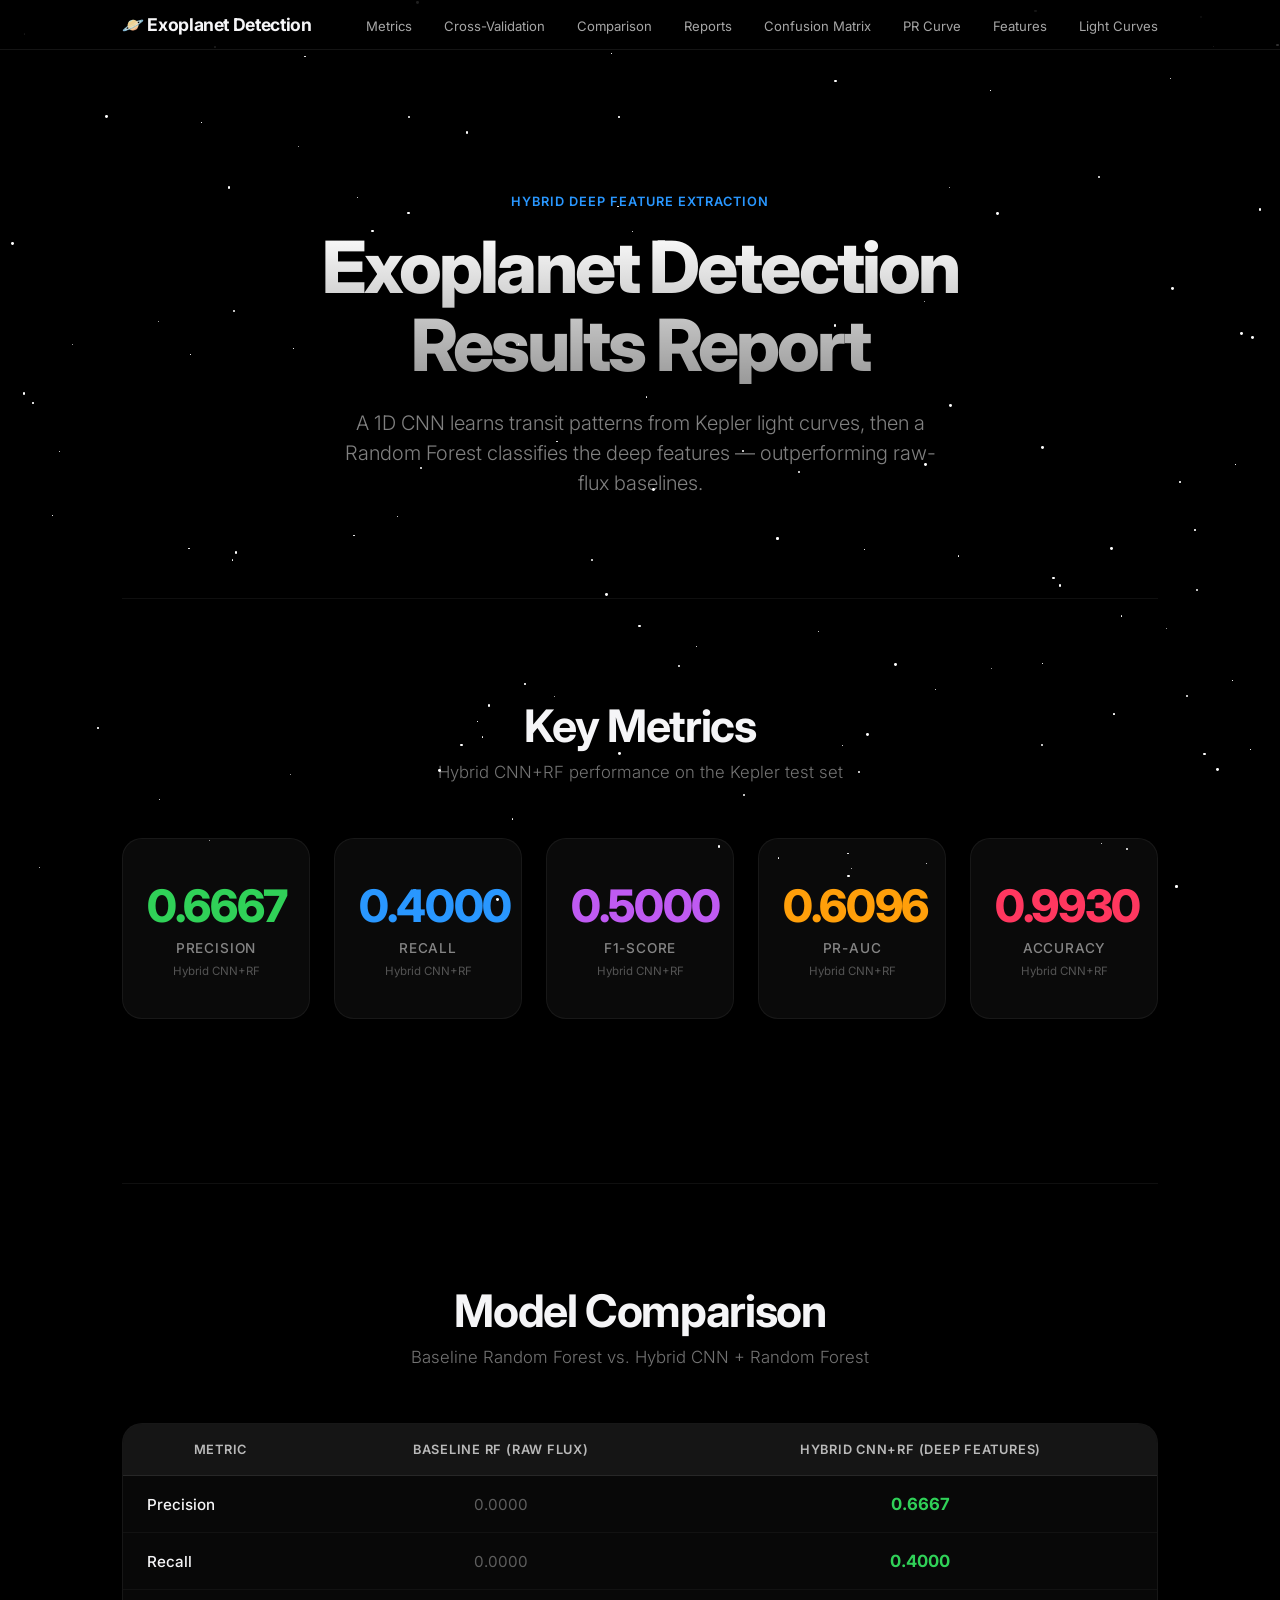
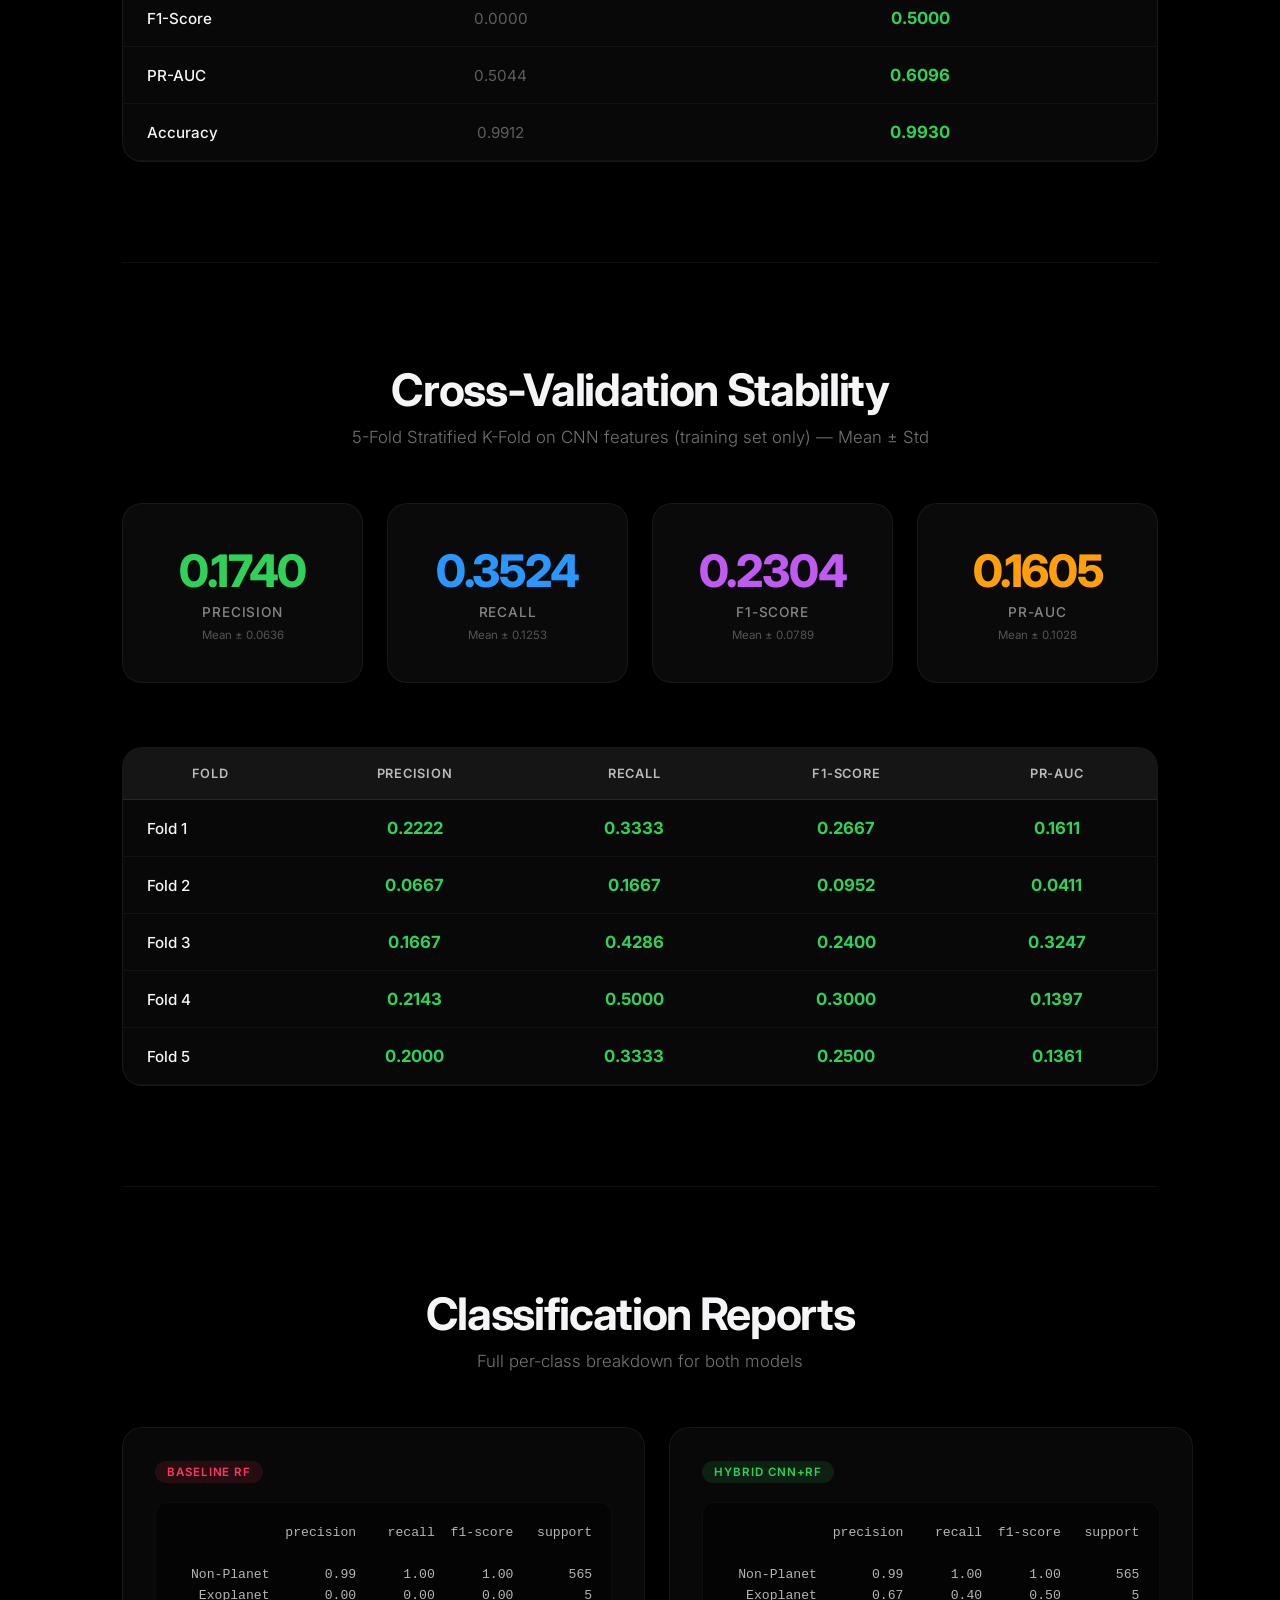
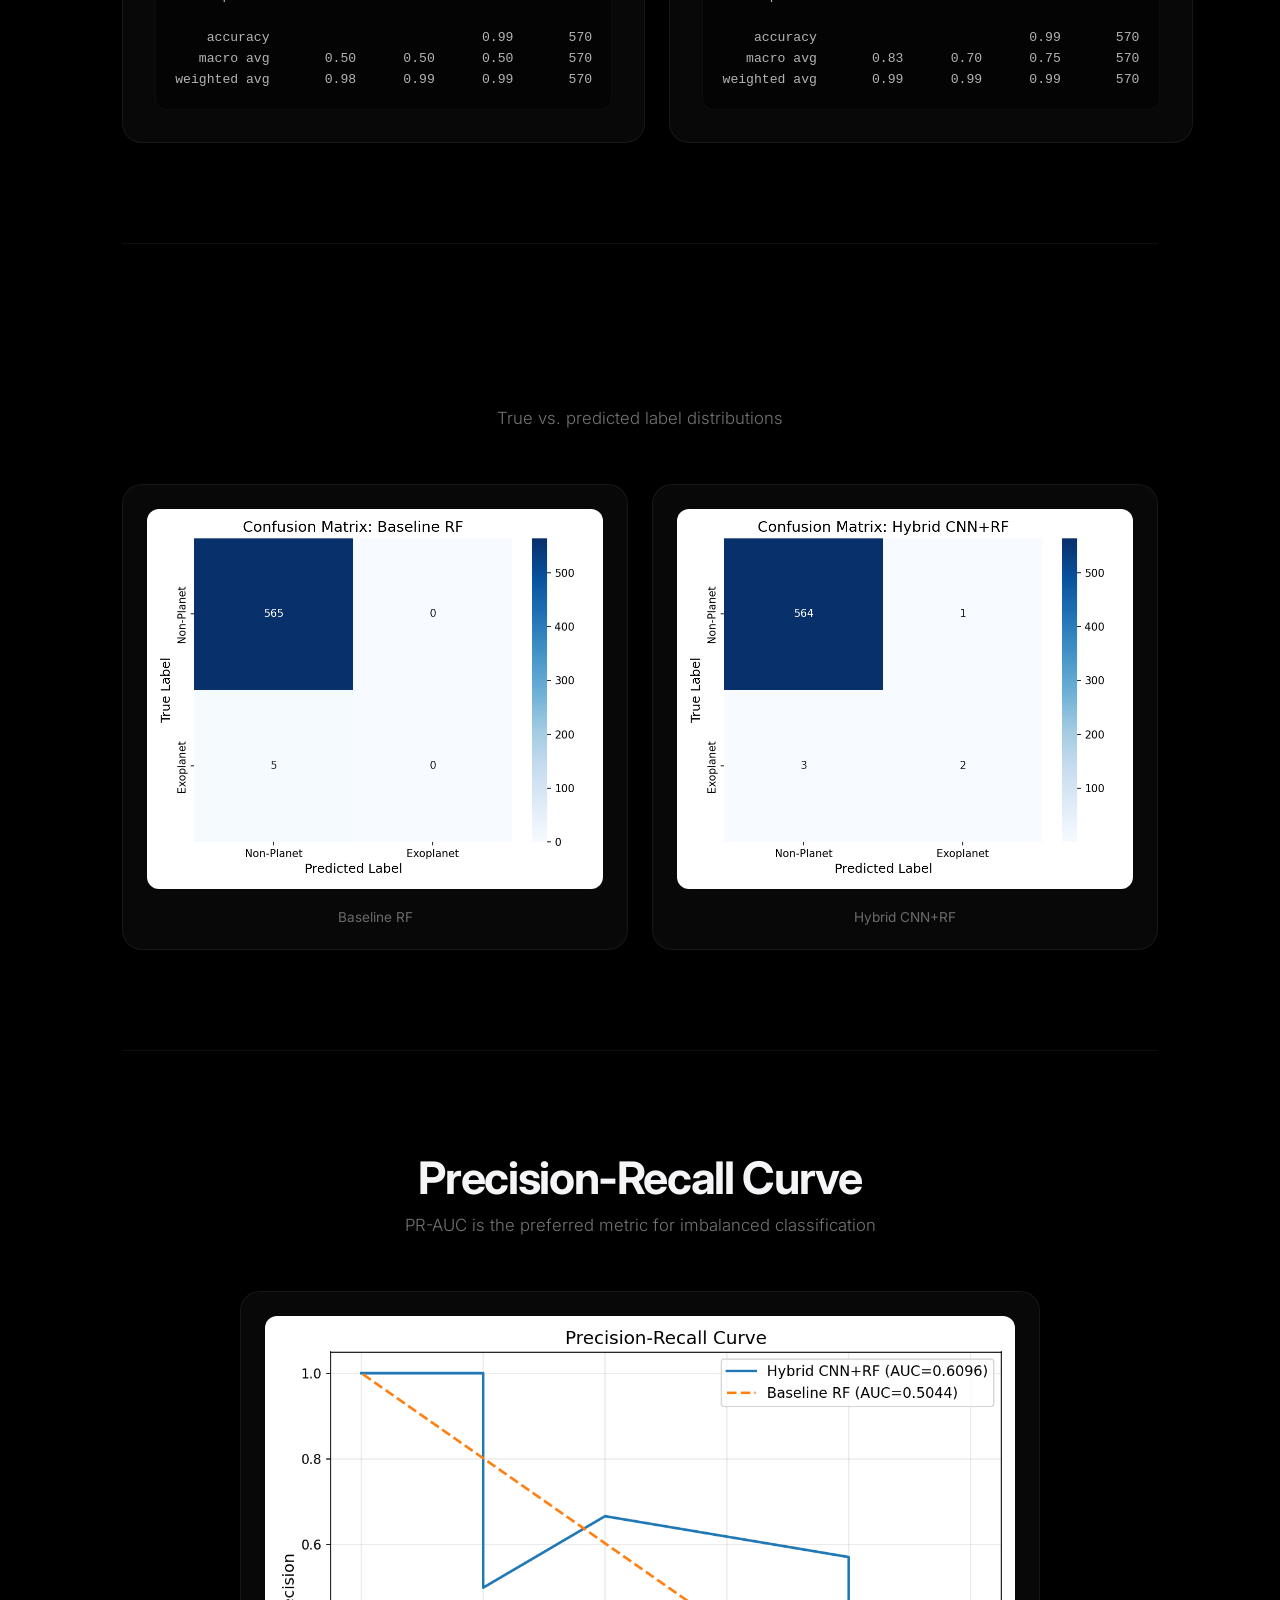
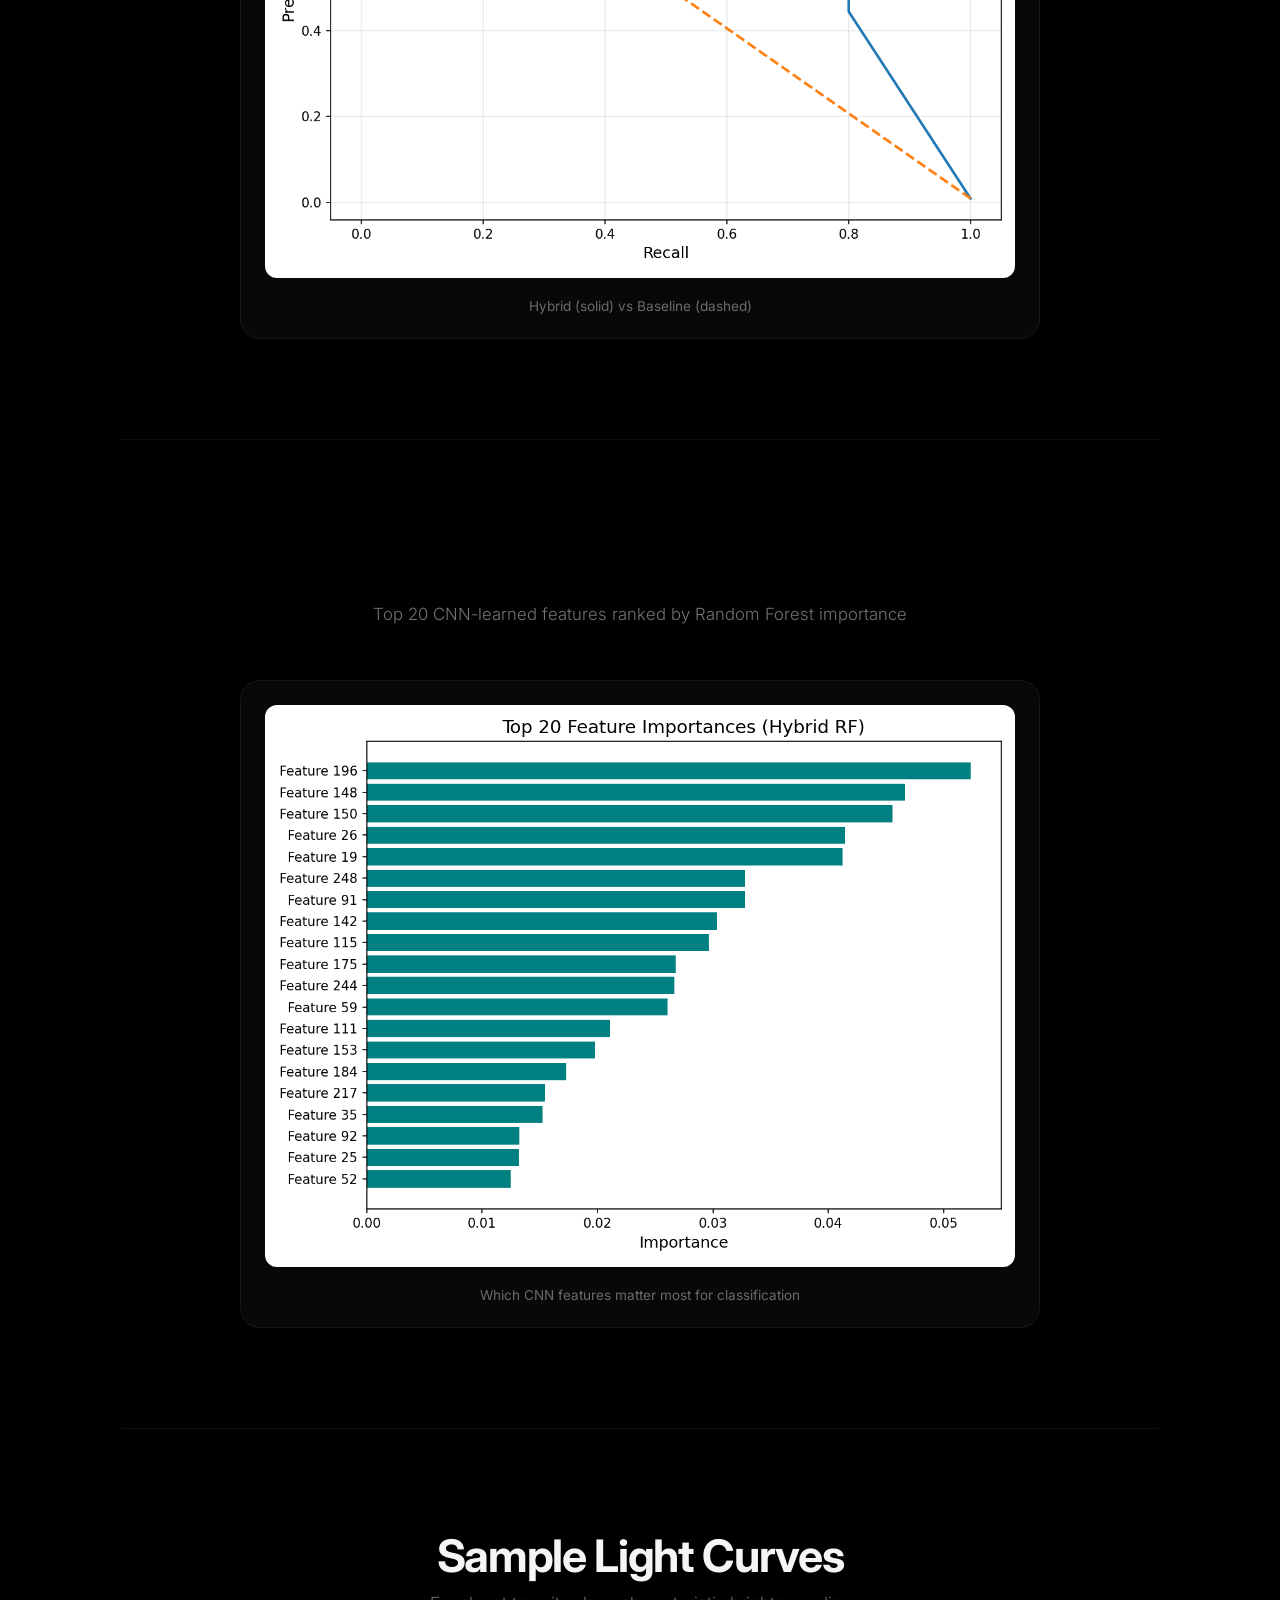
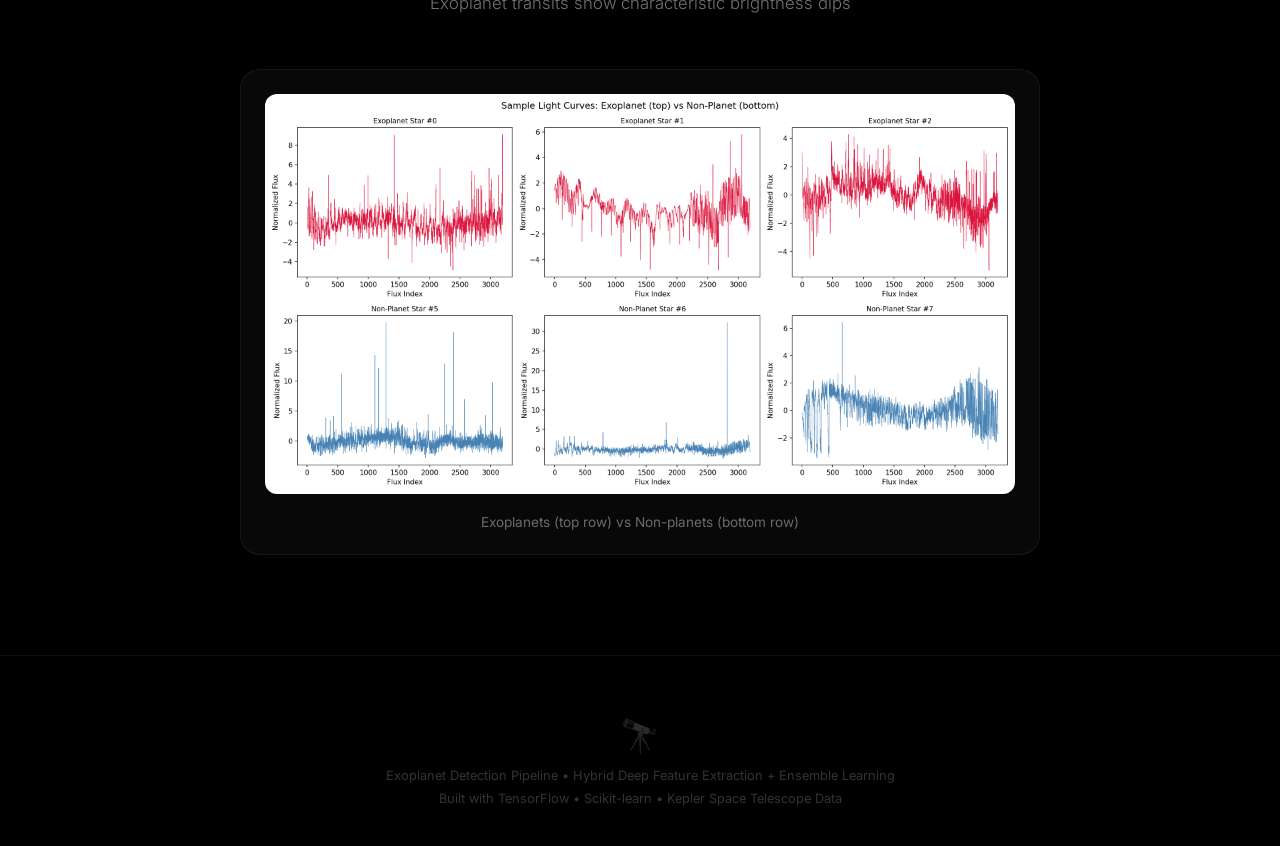
==== outputs/report.html @ 22f04dd6 "Initial commit" ====
<!DOCTYPE html>
<html lang="en">
<head>
    <meta charset="UTF-8">
    <meta name="viewport" content="width=device-width, initial-scale=1.0">
    <title>Exoplanet Detection — Results Report</title>
    <link rel="preconnect" href="https://fonts.googleapis.com">
    <link rel="preconnect" href="https://fonts.gstatic.com" crossorigin>
    <link href="https://fonts.googleapis.com/css2?family=Inter:wght@300;400;500;600;700;800;900&display=swap" rel="stylesheet">
    <style>
        /* ═══════════════════════════════════════════
           RESET & BASE
           ═══════════════════════════════════════════ */
        *, *::before, *::after { margin: 0; padding: 0; box-sizing: border-box; }

        html {
            scroll-behavior: smooth;
            overflow-x: hidden;
        }

        body {
            font-family: 'Inter', -apple-system, BlinkMacSystemFont, 'Segoe UI', sans-serif;
            background: #000000;
            color: #f5f5f7;
            min-height: 100vh;
            overflow-x: hidden;
            -webkit-font-smoothing: antialiased;
            -moz-osx-font-smoothing: grayscale;
        }

        /* ═══════════════════════════════════════════
           ANIMATED STAR FIELD BACKGROUND
           ═══════════════════════════════════════════ */
        .starfield {
            position: fixed;
            top: 0;
            left: 0;
            width: 100%;
            height: 100%;
            z-index: 0;
            pointer-events: none;
        }

        .star {
            position: absolute;
            border-radius: 50%;
            background: white;
            animation: twinkle var(--duration) ease-in-out infinite alternate;
        }

        @keyframes twinkle {
            0% { opacity: 0.1; transform: scale(0.8); }
            100% { opacity: var(--max-opacity); transform: scale(1.2); }
        }

        /* ═══════════════════════════════════════════
           STICKY GLASSMORPHISM NAV
           ═══════════════════════════════════════════ */
        .nav {
            position: sticky;
            top: 0;
            z-index: 100;
            background: rgba(0, 0, 0, 0.72);
            backdrop-filter: saturate(180%) blur(20px);
            -webkit-backdrop-filter: saturate(180%) blur(20px);
            border-bottom: 1px solid rgba(255, 255, 255, 0.08);
            padding: 14px 0;
            transition: background 0.3s ease;
        }

        .nav-inner {
            max-width: 1100px;
            margin: 0 auto;
            padding: 0 2rem;
            display: flex;
            align-items: center;
            justify-content: space-between;
        }

        .nav-logo {
            font-weight: 700;
            font-size: 1.1rem;
            letter-spacing: -0.02em;
            color: #f5f5f7;
        }

        .nav-links {
            display: flex;
            gap: 2rem;
            list-style: none;
        }

        .nav-links a {
            color: rgba(255, 255, 255, 0.65);
            text-decoration: none;
            font-size: 0.82rem;
            font-weight: 400;
            transition: color 0.3s cubic-bezier(0.4, 0, 0.2, 1);
            position: relative;
        }

        .nav-links a::after {
            content: '';
            position: absolute;
            bottom: -4px;
            left: 50%;
            width: 0;
            height: 1.5px;
            background: #2997ff;
            transition: width 0.3s cubic-bezier(0.4, 0, 0.2, 1), left 0.3s cubic-bezier(0.4, 0, 0.2, 1);
        }

        .nav-links a:hover {
            color: #ffffff;
        }

        .nav-links a:hover::after {
            width: 100%;
            left: 0;
        }

        /* ═══════════════════════════════════════════
           HERO SECTION
           ═══════════════════════════════════════════ */
        .hero {
            position: relative;
            z-index: 1;
            text-align: center;
            padding: 140px 2rem 100px;
            max-width: 900px;
            margin: 0 auto;
        }

        .hero-eyebrow {
            display: inline-block;
            font-size: 0.8rem;
            font-weight: 600;
            letter-spacing: 0.08em;
            text-transform: uppercase;
            color: #2997ff;
            margin-bottom: 1.2rem;
            opacity: 0;
            transform: translateY(15px);
        }

        .hero h1 {
            font-size: clamp(2.8rem, 6vw, 4.5rem);
            font-weight: 800;
            letter-spacing: -0.04em;
            line-height: 1.08;
            margin-bottom: 1.5rem;
            background: linear-gradient(180deg, #ffffff 0%, rgba(255,255,255,0.6) 100%);
            -webkit-background-clip: text;
            -webkit-text-fill-color: transparent;
            background-clip: text;
            opacity: 0;
            transform: translateY(20px);
        }

        .hero p {
            font-size: 1.25rem;
            color: rgba(255, 255, 255, 0.5);
            font-weight: 300;
            line-height: 1.5;
            max-width: 600px;
            margin: 0 auto;
            opacity: 0;
            transform: translateY(20px);
        }

        /* ═══════════════════════════════════════════
           SCROLL-TRIGGERED REVEAL ANIMATIONS
           ═══════════════════════════════════════════ */
        .reveal {
            opacity: 0;
            transform: translateY(30px);
            transition: opacity 0.8s cubic-bezier(0.4, 0, 0.2, 1),
                        transform 0.8s cubic-bezier(0.4, 0, 0.2, 1);
        }

        .reveal.visible {
            opacity: 1;
            transform: translateY(0);
        }

        .reveal-left {
            opacity: 0;
            transform: translateX(-40px);
            transition: opacity 0.8s cubic-bezier(0.4, 0, 0.2, 1),
                        transform 0.8s cubic-bezier(0.4, 0, 0.2, 1);
        }

        .reveal-left.visible {
            opacity: 1;
            transform: translateX(0);
        }

        .reveal-right {
            opacity: 0;
            transform: translateX(40px);
            transition: opacity 0.8s cubic-bezier(0.4, 0, 0.2, 1),
                        transform 0.8s cubic-bezier(0.4, 0, 0.2, 1);
        }

        .reveal-right.visible {
            opacity: 1;
            transform: translateX(0);
        }

        .reveal-scale {
            opacity: 0;
            transform: scale(0.92);
            transition: opacity 0.8s cubic-bezier(0.4, 0, 0.2, 1),
                        transform 0.8s cubic-bezier(0.4, 0, 0.2, 1);
        }

        .reveal-scale.visible {
            opacity: 1;
            transform: scale(1);
        }

        /* Staggered delays */
        .delay-1 { transition-delay: 0.1s; }
        .delay-2 { transition-delay: 0.2s; }
        .delay-3 { transition-delay: 0.3s; }
        .delay-4 { transition-delay: 0.4s; }
        .delay-5 { transition-delay: 0.5s; }

        /* ═══════════════════════════════════════════
           CONTAINER & SECTIONS
           ═══════════════════════════════════════════ */
        .container {
            position: relative;
            z-index: 1;
            max-width: 1100px;
            margin: 0 auto;
            padding: 0 2rem;
        }

        .section {
            padding: 100px 0;
            border-top: 1px solid rgba(255, 255, 255, 0.06);
        }

        .section-title {
            font-size: clamp(1.8rem, 4vw, 2.8rem);
            font-weight: 700;
            letter-spacing: -0.03em;
            margin-bottom: 0.6rem;
            text-align: center;
        }

        .section-subtitle {
            font-size: 1.05rem;
            color: rgba(255,255,255,0.45);
            text-align: center;
            font-weight: 300;
            margin-bottom: 3.5rem;
        }

        /* ═══════════════════════════════════════════
           METRIC STAT CARDS (Hero Numbers)
           ═══════════════════════════════════════════ */
        .stats-grid {
            display: grid;
            grid-template-columns: repeat(auto-fit, minmax(180px, 1fr));
            gap: 1.5rem;
            margin-bottom: 4rem;
        }

        .stat-card {
            text-align: center;
            padding: 2.5rem 1.5rem;
            border-radius: 20px;
            background: rgba(255,255,255,0.04);
            border: 1px solid rgba(255,255,255,0.06);
            transition: transform 0.5s cubic-bezier(0.4, 0, 0.2, 1),
                        box-shadow 0.5s cubic-bezier(0.4, 0, 0.2, 1),
                        border-color 0.5s cubic-bezier(0.4, 0, 0.2, 1),
                        background 0.5s cubic-bezier(0.4, 0, 0.2, 1);
            cursor: default;
        }

        .stat-card:hover {
            transform: translateY(-6px) scale(1.02);
            background: rgba(255,255,255,0.07);
            border-color: rgba(41, 151, 255, 0.3);
            box-shadow: 0 20px 60px rgba(41, 151, 255, 0.12),
                        0 0 40px rgba(41, 151, 255, 0.06);
        }

        .stat-value {
            font-size: 2.8rem;
            font-weight: 800;
            letter-spacing: -0.03em;
            margin-bottom: 0.4rem;
            color: #2997ff;
        }

        .stat-value.green { color: #30d158; }
        .stat-value.purple { color: #bf5af2; }
        .stat-value.orange { color: #ff9f0a; }
        .stat-value.pink { color: #ff375f; }

        .stat-label {
            font-size: 0.85rem;
            color: rgba(255,255,255,0.5);
            font-weight: 500;
            text-transform: uppercase;
            letter-spacing: 0.06em;
        }

        .stat-model {
            font-size: 0.72rem;
            color: rgba(255,255,255,0.3);
            margin-top: 0.5rem;
        }

        /* ═══════════════════════════════════════════
           COMPARISON TABLE
           ═══════════════════════════════════════════ */
        .table-card {
            background: rgba(255,255,255,0.03);
            border: 1px solid rgba(255,255,255,0.06);
            border-radius: 20px;
            overflow: hidden;
            transition: transform 0.5s cubic-bezier(0.4, 0, 0.2, 1),
                        box-shadow 0.5s cubic-bezier(0.4, 0, 0.2, 1);
        }

        .table-card:hover {
            transform: translateY(-4px);
            box-shadow: 0 20px 60px rgba(0, 0, 0, 0.4);
        }

        table {
            width: 100%;
            border-collapse: collapse;
        }

        th, td {
            padding: 18px 24px;
            text-align: center;
            font-size: 0.95rem;
        }

        th {
            background: rgba(255,255,255,0.05);
            color: rgba(255,255,255,0.7);
            font-weight: 600;
            font-size: 0.8rem;
            text-transform: uppercase;
            letter-spacing: 0.06em;
            border-bottom: 1px solid rgba(255,255,255,0.08);
        }

        td {
            color: rgba(255,255,255,0.7);
            border-bottom: 1px solid rgba(255,255,255,0.04);
            transition: background 0.3s ease;
        }

        tr:hover td {
            background: rgba(255,255,255,0.03);
        }

        td:first-child {
            text-align: left;
            font-weight: 500;
            color: #f5f5f7;
        }

        .highlight {
            color: #30d158;
            font-weight: 700;
            font-size: 1.05rem;
        }

        .dim { color: rgba(255,255,255,0.35); }

        /* ═══════════════════════════════════════════
           CLASSIFICATION REPORTS
           ═══════════════════════════════════════════ */
        .report-grid {
            display: grid;
            grid-template-columns: 1fr 1fr;
            gap: 1.5rem;
        }

        .report-card {
            background: rgba(255,255,255,0.03);
            border: 1px solid rgba(255,255,255,0.06);
            border-radius: 20px;
            padding: 2rem;
            transition: transform 0.5s cubic-bezier(0.4, 0, 0.2, 1),
                        box-shadow 0.5s cubic-bezier(0.4, 0, 0.2, 1),
                        border-color 0.5s cubic-bezier(0.4, 0, 0.2, 1);
        }

        .report-card:hover {
            transform: translateY(-4px);
            box-shadow: 0 16px 48px rgba(0,0,0,0.3);
        }

        .report-card.baseline:hover {
            border-color: rgba(255, 55, 95, 0.3);
        }

        .report-card.hybrid:hover {
            border-color: rgba(48, 209, 88, 0.3);
        }

        .report-label {
            display: inline-block;
            font-size: 0.72rem;
            font-weight: 600;
            letter-spacing: 0.08em;
            text-transform: uppercase;
            padding: 4px 12px;
            border-radius: 100px;
            margin-bottom: 1.2rem;
        }

        .report-label.baseline {
            background: rgba(255, 55, 95, 0.12);
            color: #ff375f;
        }

        .report-label.hybrid {
            background: rgba(48, 209, 88, 0.12);
            color: #30d158;
        }

        pre {
            background: rgba(0,0,0,0.5);
            padding: 1.2rem;
            border-radius: 12px;
            overflow-x: auto;
            font-size: 0.82rem;
            font-family: 'SF Mono', 'Fira Code', 'Cascadia Code', monospace;
            color: rgba(255,255,255,0.7);
            line-height: 1.6;
            border: 1px solid rgba(255,255,255,0.04);
        }

        /* ═══════════════════════════════════════════
           PLOT CARDS
           ═══════════════════════════════════════════ */
        .plots {
            display: grid;
            grid-template-columns: 1fr 1fr;
            gap: 1.5rem;
        }

        .plots.single {
            grid-template-columns: 1fr;
            max-width: 800px;
            margin: 0 auto;
        }

        .plot-card {
            background: rgba(255,255,255,0.03);
            border: 1px solid rgba(255,255,255,0.06);
            border-radius: 20px;
            padding: 1.5rem;
            text-align: center;
            overflow: hidden;
            transition: transform 0.5s cubic-bezier(0.4, 0, 0.2, 1),
                        box-shadow 0.5s cubic-bezier(0.4, 0, 0.2, 1),
                        border-color 0.5s cubic-bezier(0.4, 0, 0.2, 1);
        }

        .plot-card:hover {
            transform: translateY(-6px) scale(1.01);
            border-color: rgba(255,255,255,0.12);
            box-shadow: 0 24px 80px rgba(0, 0, 0, 0.5);
        }

        .plot-card img {
            max-width: 100%;
            border-radius: 12px;
            transition: transform 0.6s cubic-bezier(0.4, 0, 0.2, 1);
        }

        .plot-card:hover img {
            transform: scale(1.03);
        }

        .plot-card p {
            margin-top: 1rem;
            color: rgba(255,255,255,0.4);
            font-size: 0.85rem;
            font-weight: 400;
        }

        /* ═══════════════════════════════════════════
           FOOTER
           ═══════════════════════════════════════════ */
        .footer {
            text-align: center;
            padding: 60px 2rem 40px;
            color: rgba(255,255,255,0.2);
            font-size: 0.8rem;
            border-top: 1px solid rgba(255,255,255,0.06);
        }

        .footer-logo {
            font-size: 2rem;
            margin-bottom: 0.8rem;
        }

        /* ═══════════════════════════════════════════
           RESPONSIVE
           ═══════════════════════════════════════════ */
        @media (max-width: 768px) {
            .hero { padding: 100px 1.5rem 60px; }
            .section { padding: 60px 0; }
            .plots, .report-grid { grid-template-columns: 1fr; }
            .stats-grid { grid-template-columns: repeat(2, 1fr); }
            .nav-links { display: none; }
        }
    </style>
</head>
<body>

    <!-- ═══ STAR FIELD ═══ -->
    <div class="starfield" id="starfield"></div>

    <!-- ═══ NAVIGATION ═══ -->
    <nav class="nav">
        <div class="nav-inner">
            <div class="nav-logo">🪐 Exoplanet Detection</div>
            <ul class="nav-links">
                <li><a href="#metrics">Metrics</a></li>
                <li><a href="#crossval">Cross-Validation</a></li>
                <li><a href="#comparison">Comparison</a></li>
                <li><a href="#reports">Reports</a></li>
                <li><a href="#confusion">Confusion Matrix</a></li>
                <li><a href="#prcurve">PR Curve</a></li>
                <li><a href="#features">Features</a></li>
                <li><a href="#lightcurves">Light Curves</a></li>
            </ul>
        </div>
    </nav>

    <!-- ═══ HERO ═══ -->
    <header class="hero">
        <div class="hero-eyebrow" id="heroEyebrow">Hybrid Deep Feature Extraction</div>
        <h1 id="heroTitle">Exoplanet Detection<br>Results Report</h1>
        <p id="heroSub">A 1D CNN learns transit patterns from Kepler light curves, then a Random Forest classifies the deep features — outperforming raw-flux baselines.</p>
    </header>

    <div class="container">

        <!-- ═══ KEY METRICS ═══ -->
        <section class="section" id="metrics">
            <div class="section-title reveal">Key Metrics</div>
            <div class="section-subtitle reveal delay-1">Hybrid CNN+RF performance on the Kepler test set</div>

            <div class="stats-grid">
                <div class="stat-card reveal delay-1">
                    <div class="stat-value green" data-counter="0.6667">0.6667</div>
                    <div class="stat-label">Precision</div>
                    <div class="stat-model">Hybrid CNN+RF</div>
                </div>
                <div class="stat-card reveal delay-2">
                    <div class="stat-value" data-counter="0.4000">0.4000</div>
                    <div class="stat-label">Recall</div>
                    <div class="stat-model">Hybrid CNN+RF</div>
                </div>
                <div class="stat-card reveal delay-3">
                    <div class="stat-value purple" data-counter="0.5000">0.5000</div>
                    <div class="stat-label">F1-Score</div>
                    <div class="stat-model">Hybrid CNN+RF</div>
                </div>
                <div class="stat-card reveal delay-4">
                    <div class="stat-value orange" data-counter="0.6096">0.6096</div>
                    <div class="stat-label">PR-AUC</div>
                    <div class="stat-model">Hybrid CNN+RF</div>
                </div>
                <div class="stat-card reveal delay-5">
                    <div class="stat-value pink" data-counter="0.9930">0.9930</div>
                    <div class="stat-label">Accuracy</div>
                    <div class="stat-model">Hybrid CNN+RF</div>
                </div>
            </div>
        </section>

        <!-- ═══ COMPARISON TABLE ═══ -->
        <section class="section" id="comparison">
            <div class="section-title reveal">Model Comparison</div>
            <div class="section-subtitle reveal delay-1">Baseline Random Forest vs. Hybrid CNN + Random Forest</div>

            <div class="table-card reveal delay-2">
                <table>
                    <thead>
                        <tr>
                            <th>Metric</th>
                            <th>Baseline RF (Raw Flux)</th>
                            <th>Hybrid CNN+RF (Deep Features)</th>
                        </tr>
                    </thead>
                    <tbody>
                        <tr>
                            <td>Precision</td>
                            <td class="dim">0.0000</td>
                            <td class="highlight">0.6667</td>
                        </tr>
                        <tr>
                            <td>Recall</td>
                            <td class="dim">0.0000</td>
                            <td class="highlight">0.4000</td>
                        </tr>
                        <tr>
                            <td>F1-Score</td>
                            <td class="dim">0.0000</td>
                            <td class="highlight">0.5000</td>
                        </tr>
                        <tr>
                            <td>PR-AUC</td>
                            <td class="dim">0.5044</td>
                            <td class="highlight">0.6096</td>
                        </tr>
                        <tr>
                            <td>Accuracy</td>
                            <td class="dim">0.9912</td>
                            <td class="highlight">0.9930</td>
                        </tr>
                    </tbody>
                </table>
            </div>
        </section>

        <section class="section" id="crossval"><div class="section-title reveal">Cross-Validation Stability</div><div class="section-subtitle reveal delay-1">5-Fold Stratified K-Fold on CNN features (training set only) &mdash; Mean &plusmn; Std</div><div class="stats-grid"><div class="stat-card reveal delay-1"><div class="stat-value green">0.1740</div><div class="stat-label">Precision</div><div class="stat-model">Mean &plusmn; 0.0636</div></div><div class="stat-card reveal delay-2"><div class="stat-value">0.3524</div><div class="stat-label">Recall</div><div class="stat-model">Mean &plusmn; 0.1253</div></div><div class="stat-card reveal delay-3"><div class="stat-value purple">0.2304</div><div class="stat-label">F1-Score</div><div class="stat-model">Mean &plusmn; 0.0789</div></div><div class="stat-card reveal delay-4"><div class="stat-value orange">0.1605</div><div class="stat-label">PR-AUC</div><div class="stat-model">Mean &plusmn; 0.1028</div></div></div><div class="table-card reveal delay-3"><table><thead><tr><th>Fold</th><th>Precision</th><th>Recall</th><th>F1-Score</th><th>PR-AUC</th></tr></thead><tbody><tr><td>Fold 1</td><td class="highlight">0.2222</td><td class="highlight">0.3333</td><td class="highlight">0.2667</td><td class="highlight">0.1611</td></tr><tr><td>Fold 2</td><td class="highlight">0.0667</td><td class="highlight">0.1667</td><td class="highlight">0.0952</td><td class="highlight">0.0411</td></tr><tr><td>Fold 3</td><td class="highlight">0.1667</td><td class="highlight">0.4286</td><td class="highlight">0.2400</td><td class="highlight">0.3247</td></tr><tr><td>Fold 4</td><td class="highlight">0.2143</td><td class="highlight">0.5000</td><td class="highlight">0.3000</td><td class="highlight">0.1397</td></tr><tr><td>Fold 5</td><td class="highlight">0.2000</td><td class="highlight">0.3333</td><td class="highlight">0.2500</td><td class="highlight">0.1361</td></tr></tbody></table></div></section>

        <!-- ═══ CLASSIFICATION REPORTS ═══ -->
        <section class="section" id="reports">
            <div class="section-title reveal">Classification Reports</div>
            <div class="section-subtitle reveal delay-1">Full per-class breakdown for both models</div>

            <div class="report-grid">
                <div class="report-card baseline reveal-left delay-2">
                    <span class="report-label baseline">Baseline RF</span>
                    <pre>              precision    recall  f1-score   support

  Non-Planet       0.99      1.00      1.00       565
   Exoplanet       0.00      0.00      0.00         5

    accuracy                           0.99       570
   macro avg       0.50      0.50      0.50       570
weighted avg       0.98      0.99      0.99       570
</pre>
                </div>
                <div class="report-card hybrid reveal-right delay-2">
                    <span class="report-label hybrid">Hybrid CNN+RF</span>
                    <pre>              precision    recall  f1-score   support

  Non-Planet       0.99      1.00      1.00       565
   Exoplanet       0.67      0.40      0.50         5

    accuracy                           0.99       570
   macro avg       0.83      0.70      0.75       570
weighted avg       0.99      0.99      0.99       570
</pre>
                </div>
            </div>
        </section>

        <!-- ═══ CONFUSION MATRICES ═══ -->
        <section class="section" id="confusion">
            <div class="section-title reveal">Confusion Matrices</div>
            <div class="section-subtitle reveal delay-1">True vs. predicted label distributions</div>

            <div class="plots">
                <div class="plot-card reveal-left delay-2">
                    <img src="confusion_matrix_baseline.png" alt="Baseline Confusion Matrix">
                    <p>Baseline RF</p>
                </div>
                <div class="plot-card reveal-right delay-2">
                    <img src="confusion_matrix_hybrid.png" alt="Hybrid Confusion Matrix">
                    <p>Hybrid CNN+RF</p>
                </div>
            </div>
        </section>

        <!-- ═══ PR CURVE ═══ -->
        <section class="section" id="prcurve">
            <div class="section-title reveal">Precision-Recall Curve</div>
            <div class="section-subtitle reveal delay-1">PR-AUC is the preferred metric for imbalanced classification</div>

            <div class="plots single">
                <div class="plot-card reveal-scale delay-2">
                    <img src="pr_curve.png" alt="Precision-Recall Curve">
                    <p>Hybrid (solid) vs Baseline (dashed)</p>
                </div>
            </div>
        </section>

        <!-- ═══ FEATURE IMPORTANCE ═══ -->
        <section class="section" id="features">
            <div class="section-title reveal">Feature Importance</div>
            <div class="section-subtitle reveal delay-1">Top 20 CNN-learned features ranked by Random Forest importance</div>

            <div class="plots single">
                <div class="plot-card reveal-scale delay-2">
                    <img src="feature_importance.png" alt="Feature Importance">
                    <p>Which CNN features matter most for classification</p>
                </div>
            </div>
        </section>

        <!-- ═══ SAMPLE LIGHT CURVES ═══ -->
        <section class="section" id="lightcurves">
            <div class="section-title reveal">Sample Light Curves</div>
            <div class="section-subtitle reveal delay-1">Exoplanet transits show characteristic brightness dips</div>

            <div class="plots single">
                <div class="plot-card reveal-scale delay-2">
                    <img src="sample_light_curves.png" alt="Sample Light Curves">
                    <p>Exoplanets (top row) vs Non-planets (bottom row)</p>
                </div>
            </div>
        </section>
    </div>

    <!-- ═══ FOOTER ═══ -->
    <div class="footer">
        <div class="footer-logo">🔭</div>
        <p>Exoplanet Detection Pipeline &bull; Hybrid Deep Feature Extraction + Ensemble Learning</p>
        <p style="margin-top:0.5rem;">Built with TensorFlow &bull; Scikit-learn &bull; Kepler Space Telescope Data</p>
    </div>

    <!-- ═══════════════════════════════════════════
         JAVASCRIPT: Animations & Interactions
         ═══════════════════════════════════════════ -->
    <script>
        // ── Star field generator ──
        (function createStars() {
            const field = document.getElementById('starfield');
            const count = 120;
            for (let i = 0; i < count; i++) {
                const star = document.createElement('div');
                star.classList.add('star');
                const size = Math.random() * 2.5 + 0.5;
                star.style.width = size + 'px';
                star.style.height = size + 'px';
                star.style.left = Math.random() * 100 + '%';
                star.style.top = Math.random() * 100 + '%';
                star.style.setProperty('--duration', (Math.random() * 3 + 2) + 's');
                star.style.setProperty('--max-opacity', (Math.random() * 0.6 + 0.2).toFixed(2));
                star.style.animationDelay = (Math.random() * 5) + 's';
                field.appendChild(star);
            }
        })();

        // ── Hero entrance animation ──
        window.addEventListener('load', () => {
            const eyebrow = document.getElementById('heroEyebrow');
            const title = document.getElementById('heroTitle');
            const sub = document.getElementById('heroSub');

            setTimeout(() => {
                eyebrow.style.transition = 'opacity 0.7s cubic-bezier(0.4,0,0.2,1), transform 0.7s cubic-bezier(0.4,0,0.2,1)';
                eyebrow.style.opacity = '1';
                eyebrow.style.transform = 'translateY(0)';
            }, 200);

            setTimeout(() => {
                title.style.transition = 'opacity 0.8s cubic-bezier(0.4,0,0.2,1), transform 0.8s cubic-bezier(0.4,0,0.2,1)';
                title.style.opacity = '1';
                title.style.transform = 'translateY(0)';
            }, 500);

            setTimeout(() => {
                sub.style.transition = 'opacity 0.8s cubic-bezier(0.4,0,0.2,1), transform 0.8s cubic-bezier(0.4,0,0.2,1)';
                sub.style.opacity = '1';
                sub.style.transform = 'translateY(0)';
            }, 800);
        });

        // ── Scroll-triggered reveal (IntersectionObserver) ──
        const revealElements = document.querySelectorAll('.reveal, .reveal-left, .reveal-right, .reveal-scale');

        const revealObserver = new IntersectionObserver((entries) => {
            entries.forEach(entry => {
                if (entry.isIntersecting) {
                    entry.target.classList.add('visible');
                } else {
                    // Reverse animation when scrolling back up
                    entry.target.classList.remove('visible');
                }
            });
        }, {
            threshold: 0.08,
            rootMargin: '0px 0px -30px 0px'
        });

        revealElements.forEach(el => revealObserver.observe(el));

        // ── Counter-up animation for stat values ──
        const counterElements = document.querySelectorAll('[data-counter]');

        const counterObserver = new IntersectionObserver((entries) => {
            entries.forEach(entry => {
                if (entry.isIntersecting) {
                    // Animate counter up every time it enters view
                    const target = parseFloat(entry.target.dataset.counter);
                    const duration = 1200;
                    const startTime = performance.now();

                    function animate(currentTime) {
                        const elapsed = currentTime - startTime;
                        const progress = Math.min(elapsed / duration, 1);
                        const eased = 1 - Math.pow(1 - progress, 3);
                        const current = target * eased;
                        entry.target.textContent = current.toFixed(4);
                        if (progress < 1) requestAnimationFrame(animate);
                    }

                    requestAnimationFrame(animate);
                } else {
                    // Reset to 0 when scrolled away so it re-animates on return
                    entry.target.textContent = '0.0000';
                }
            });
        }, { threshold: 0.5 });

        counterElements.forEach(el => counterObserver.observe(el));

        // ── Smooth anchor scrolling with offset ──
        document.querySelectorAll('.nav-links a').forEach(anchor => {
            anchor.addEventListener('click', function(e) {
                e.preventDefault();
                const target = document.querySelector(this.getAttribute('href'));
                if (target) {
                    const offset = 60;
                    const top = target.getBoundingClientRect().top + window.pageYOffset - offset;
                    window.scrollTo({ top, behavior: 'smooth' });
                }
            });
        });

        // ── Parallax star field on scroll ──
        window.addEventListener('scroll', () => {
            const scrolled = window.pageYOffset;
            const field = document.getElementById('starfield');
            field.style.transform = 'translateY(' + (scrolled * 0.15) + 'px)';
        }, { passive: true });
    </script>
</body>
</html>
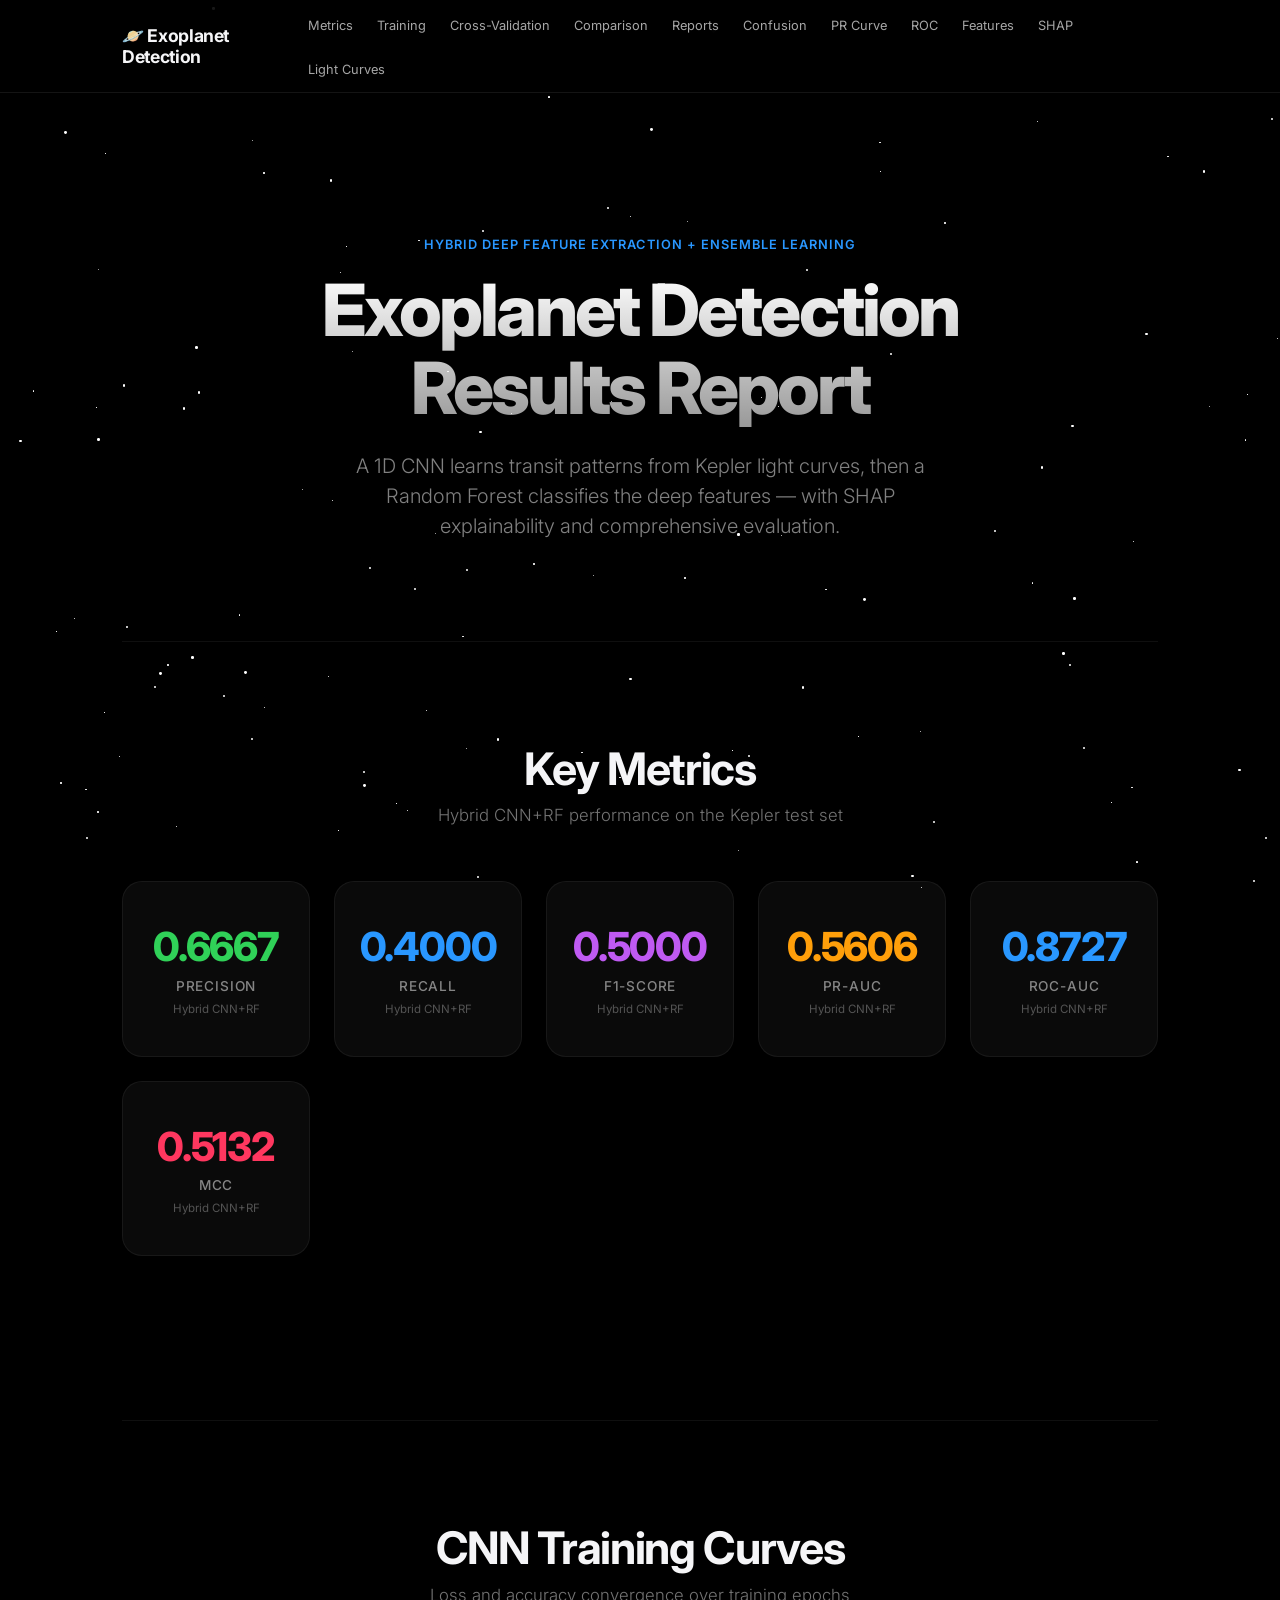
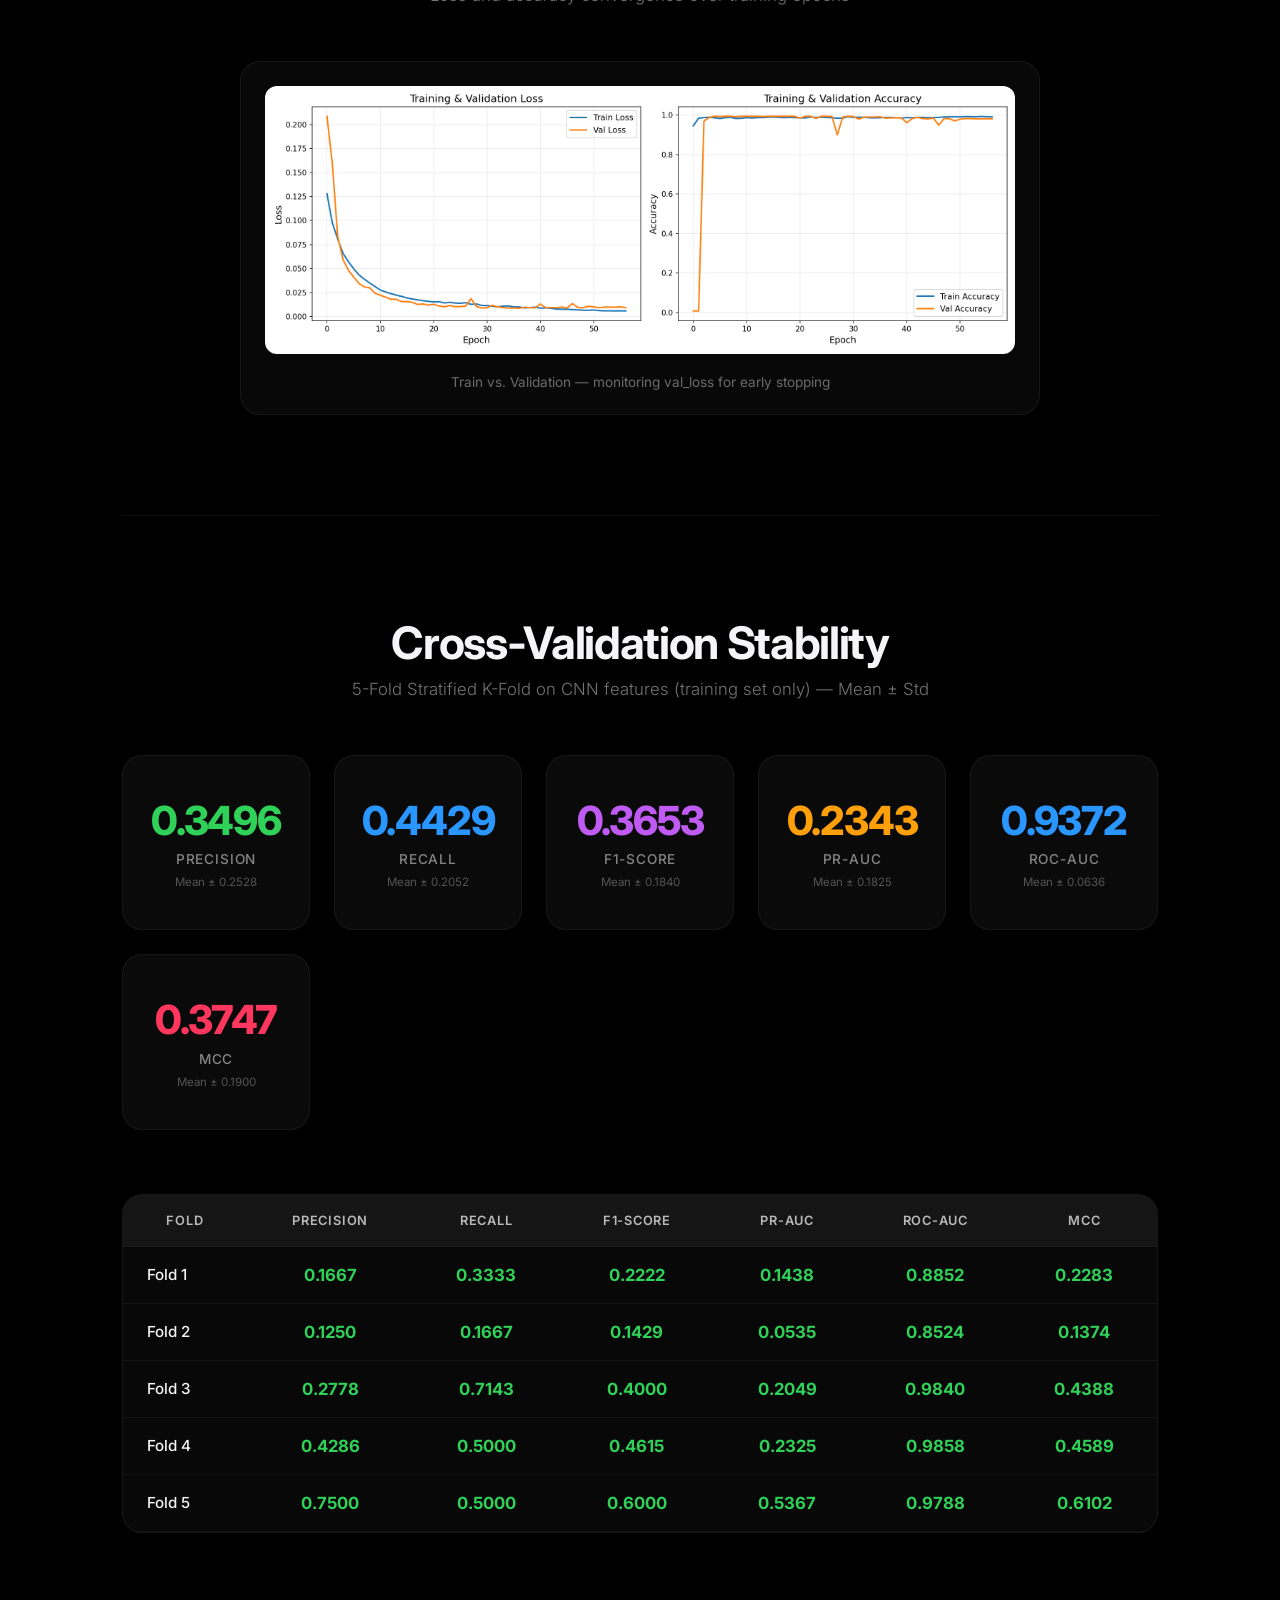
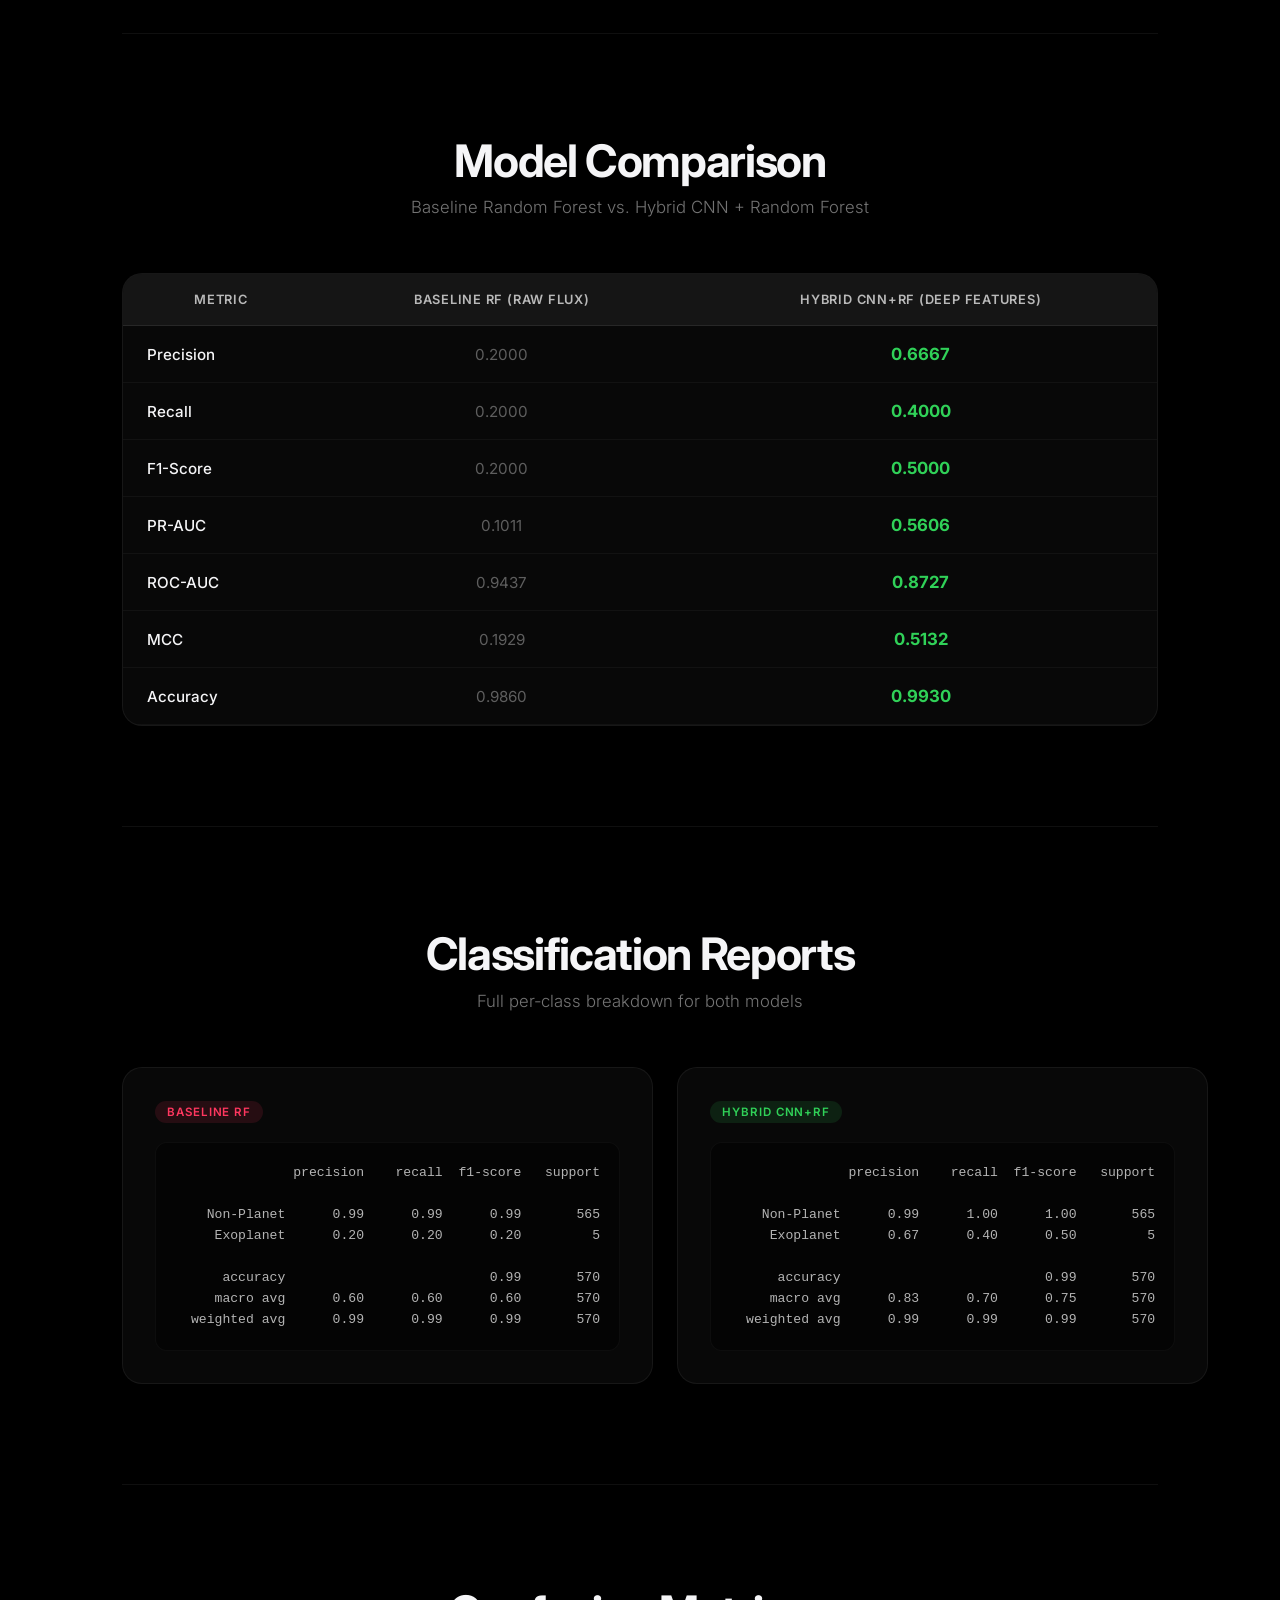
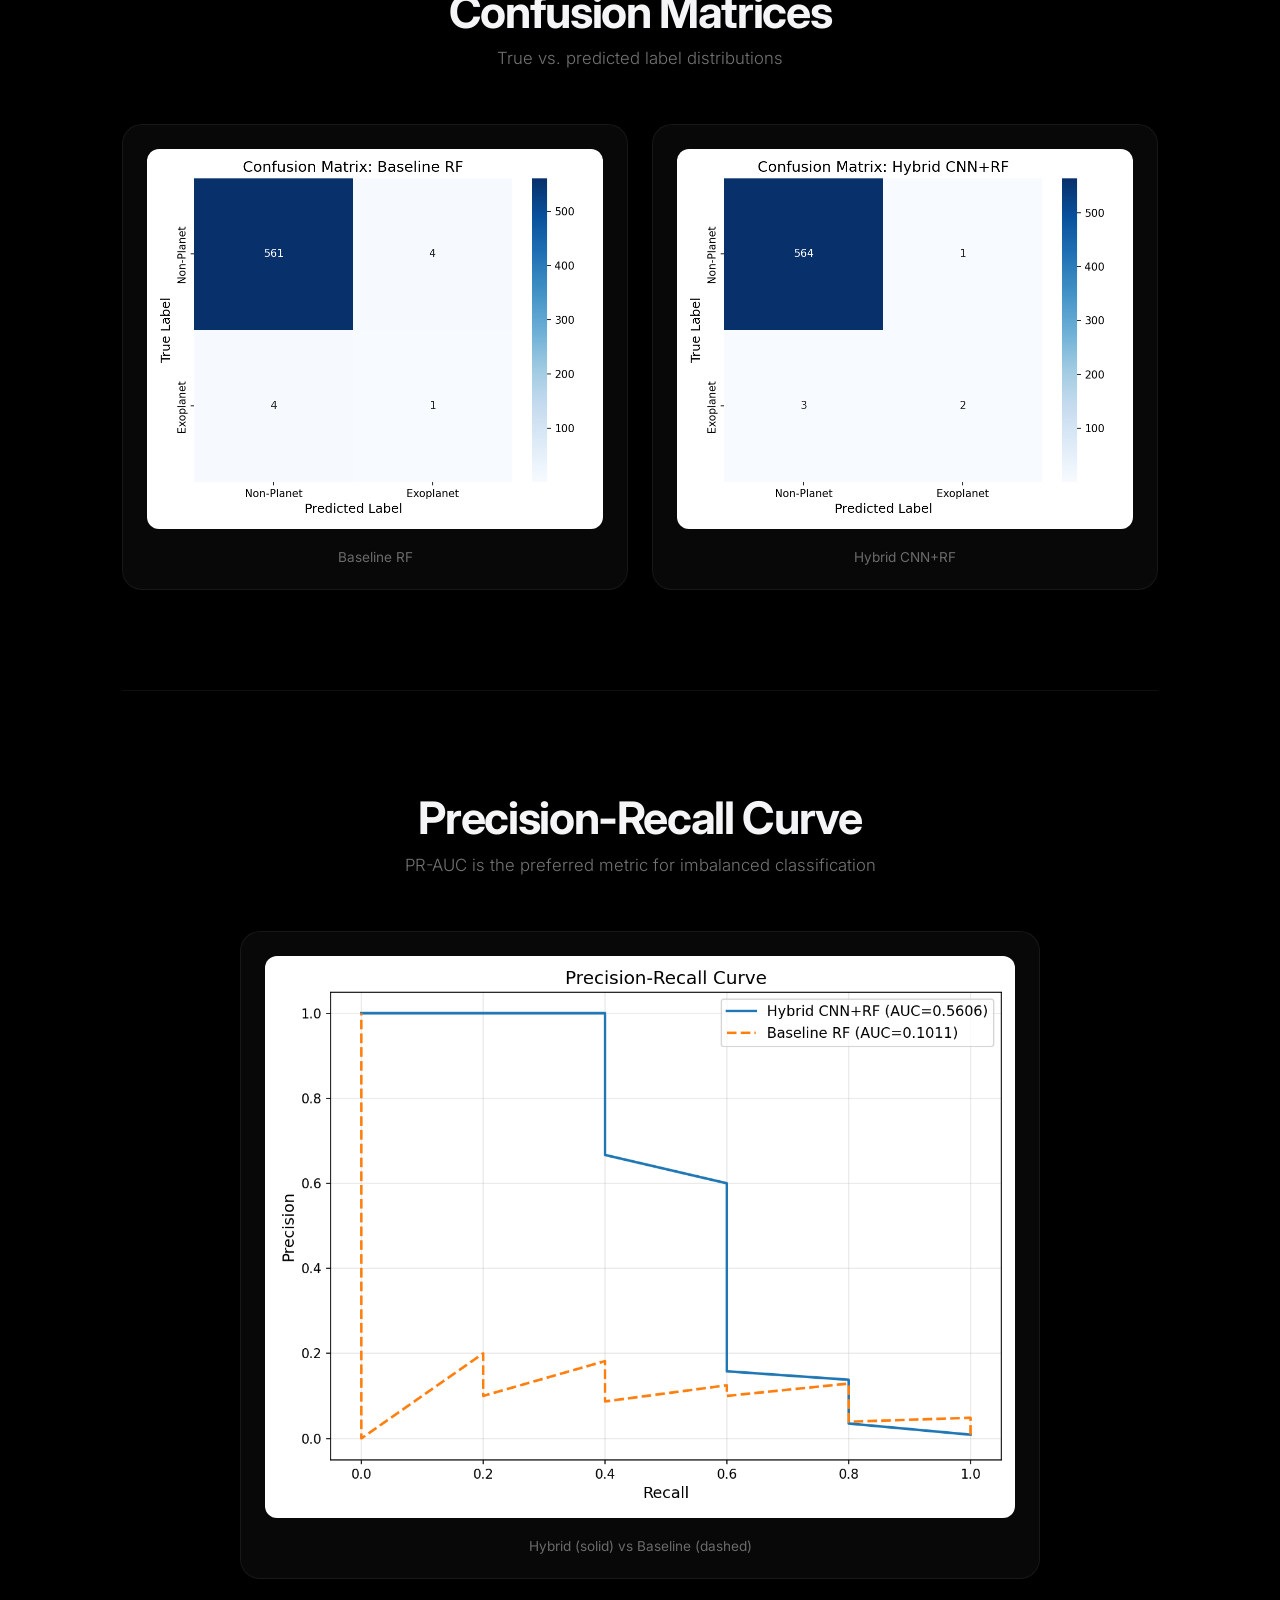
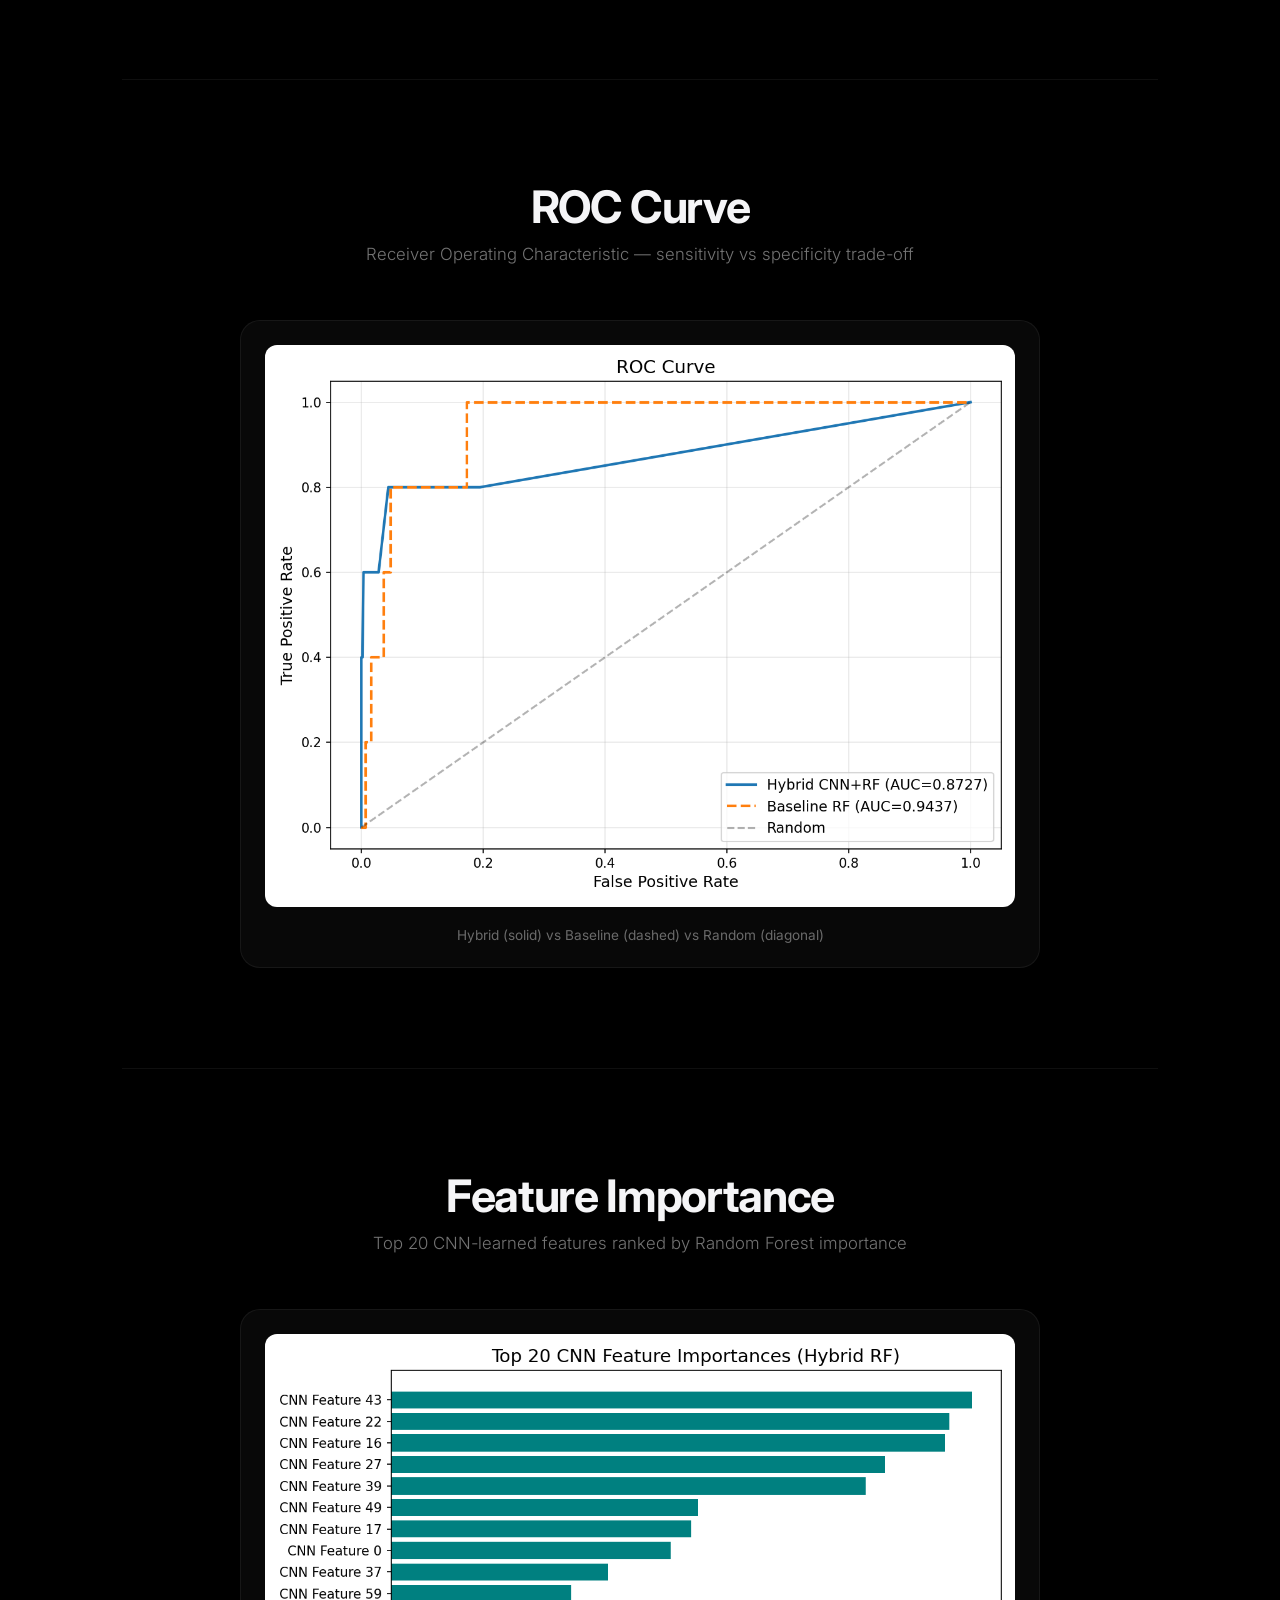
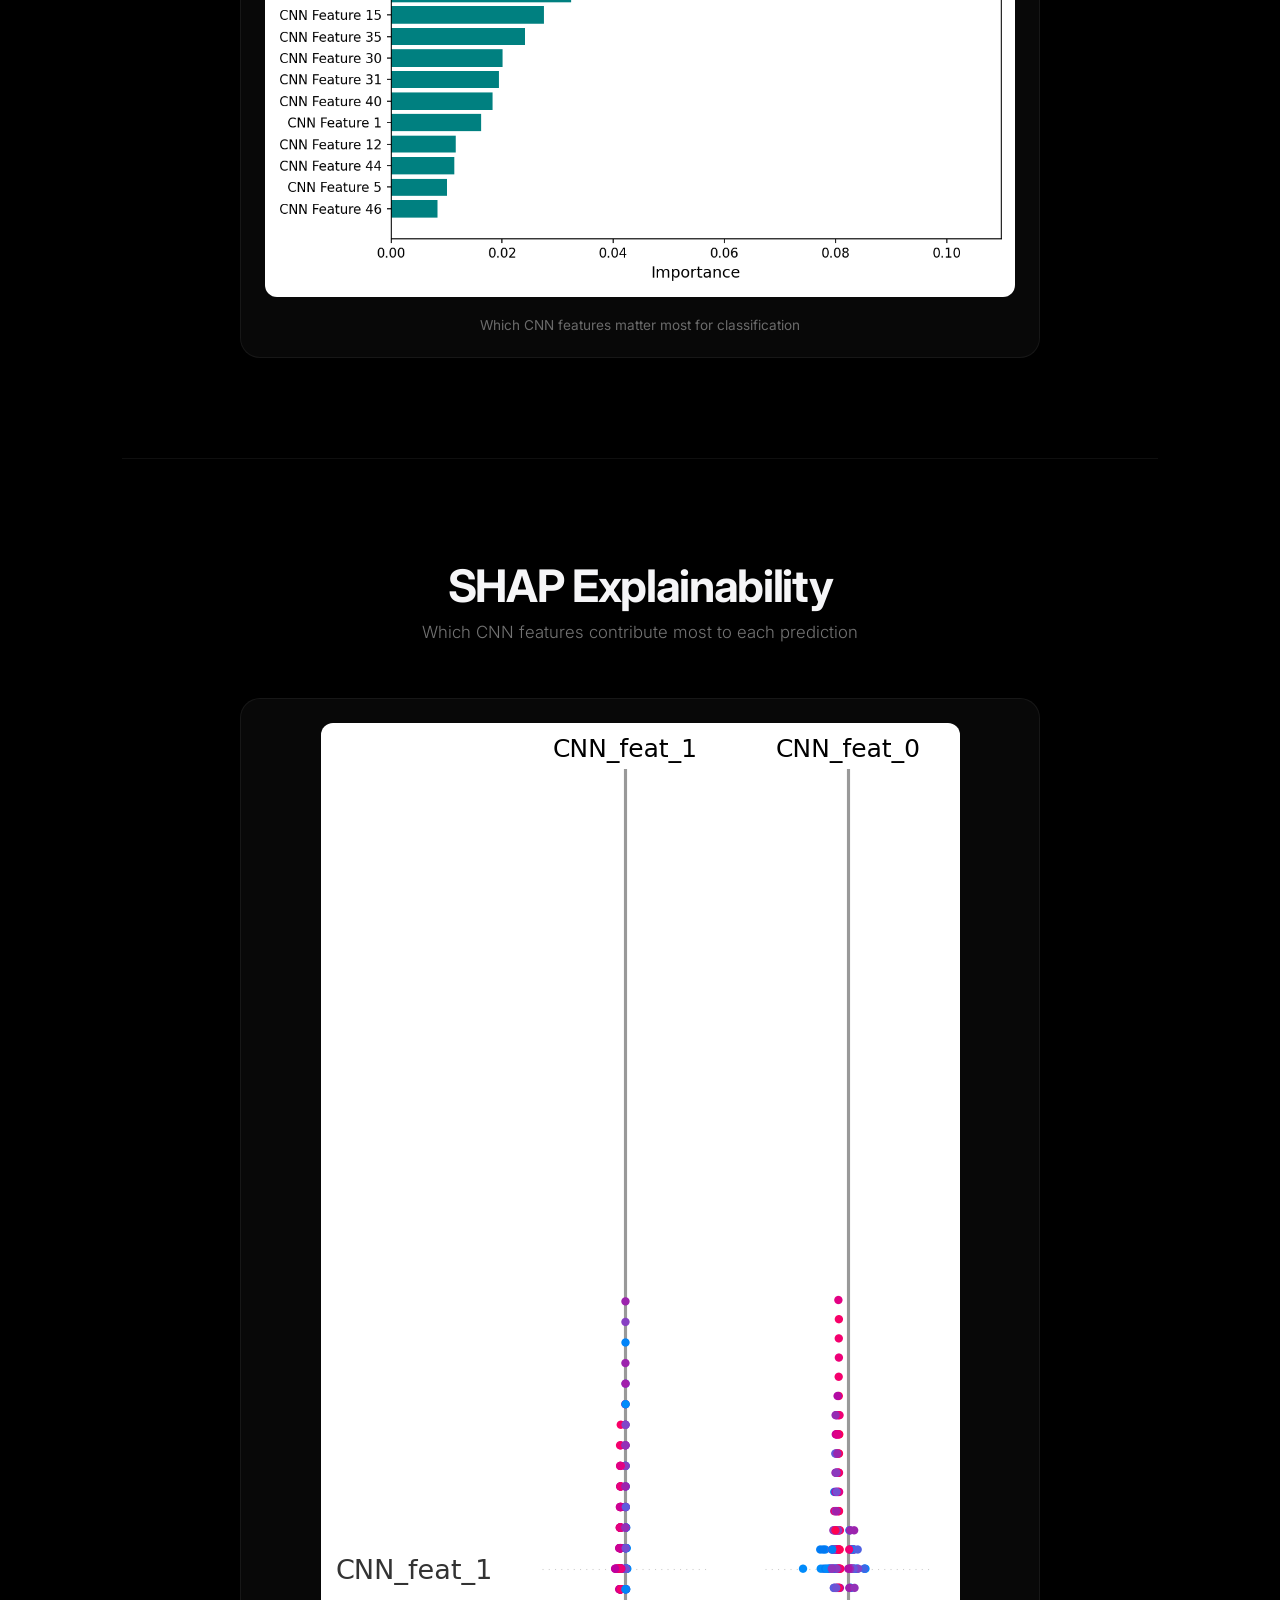
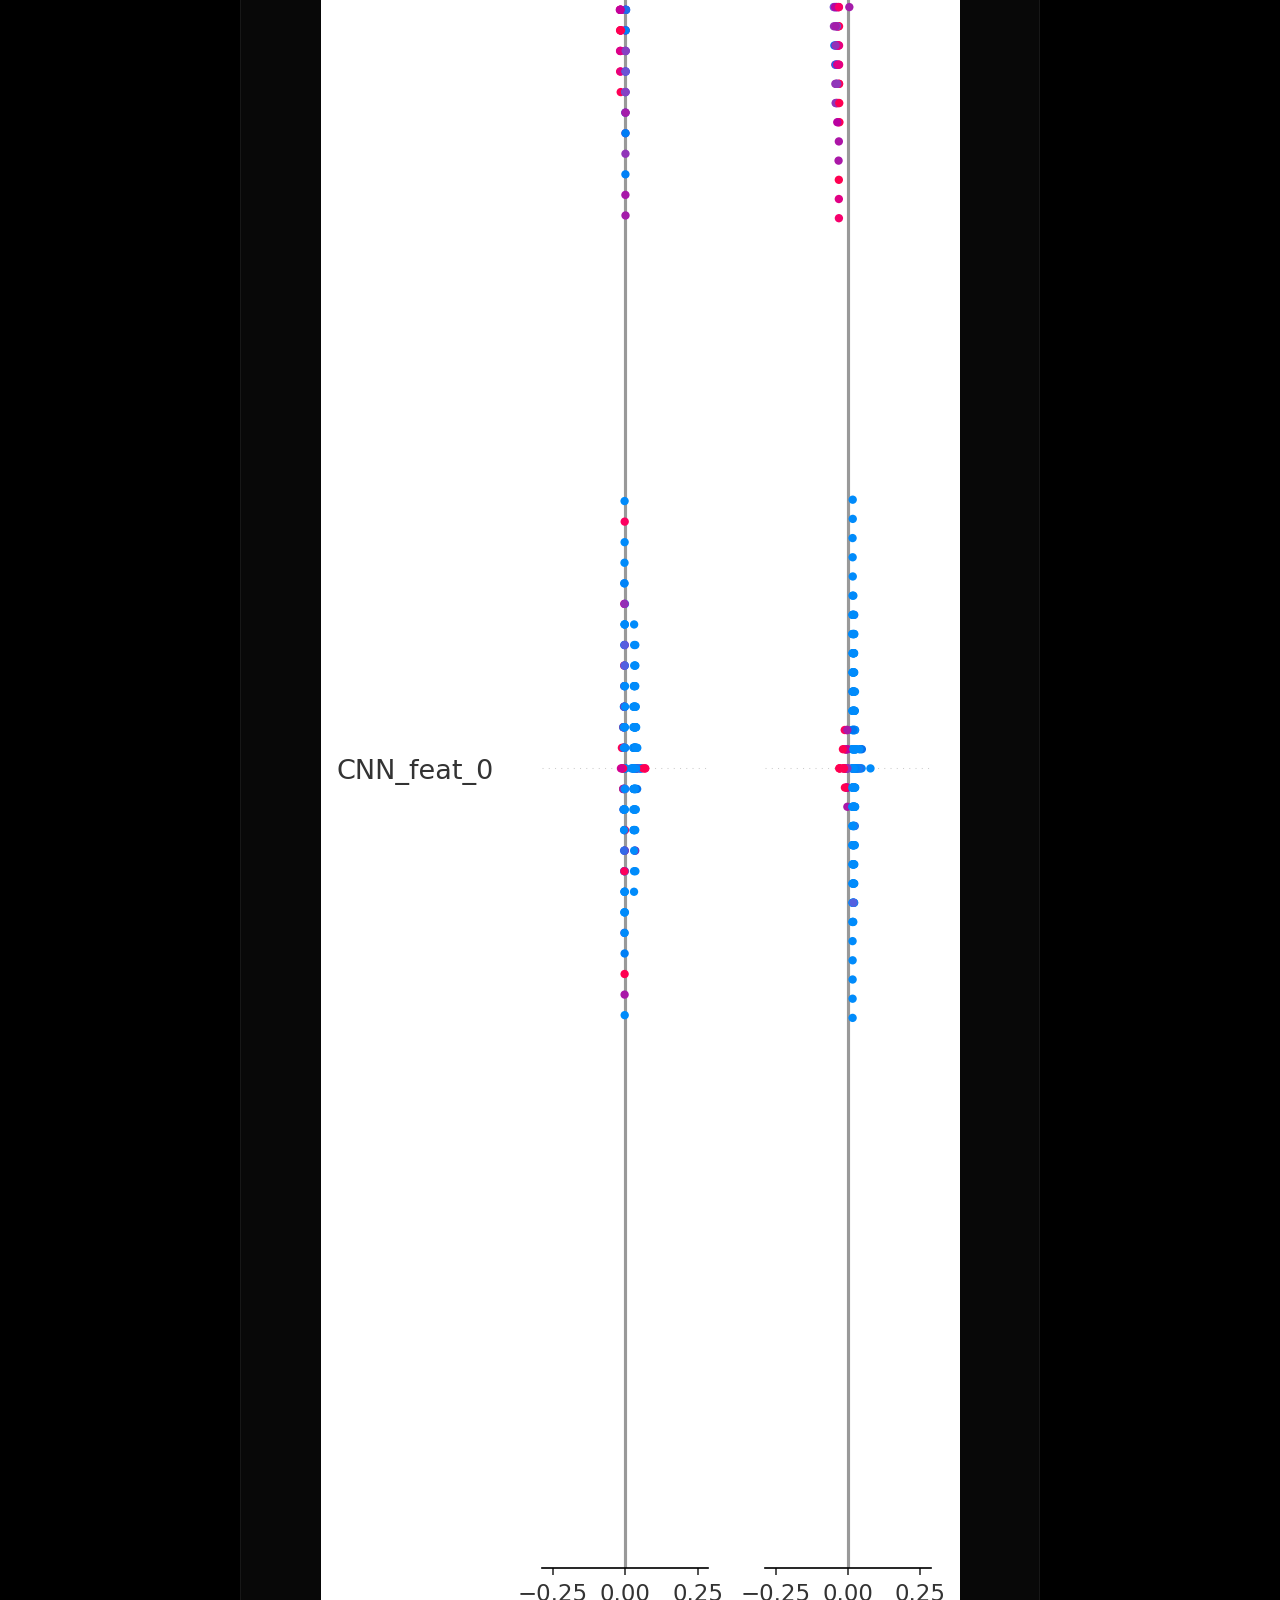
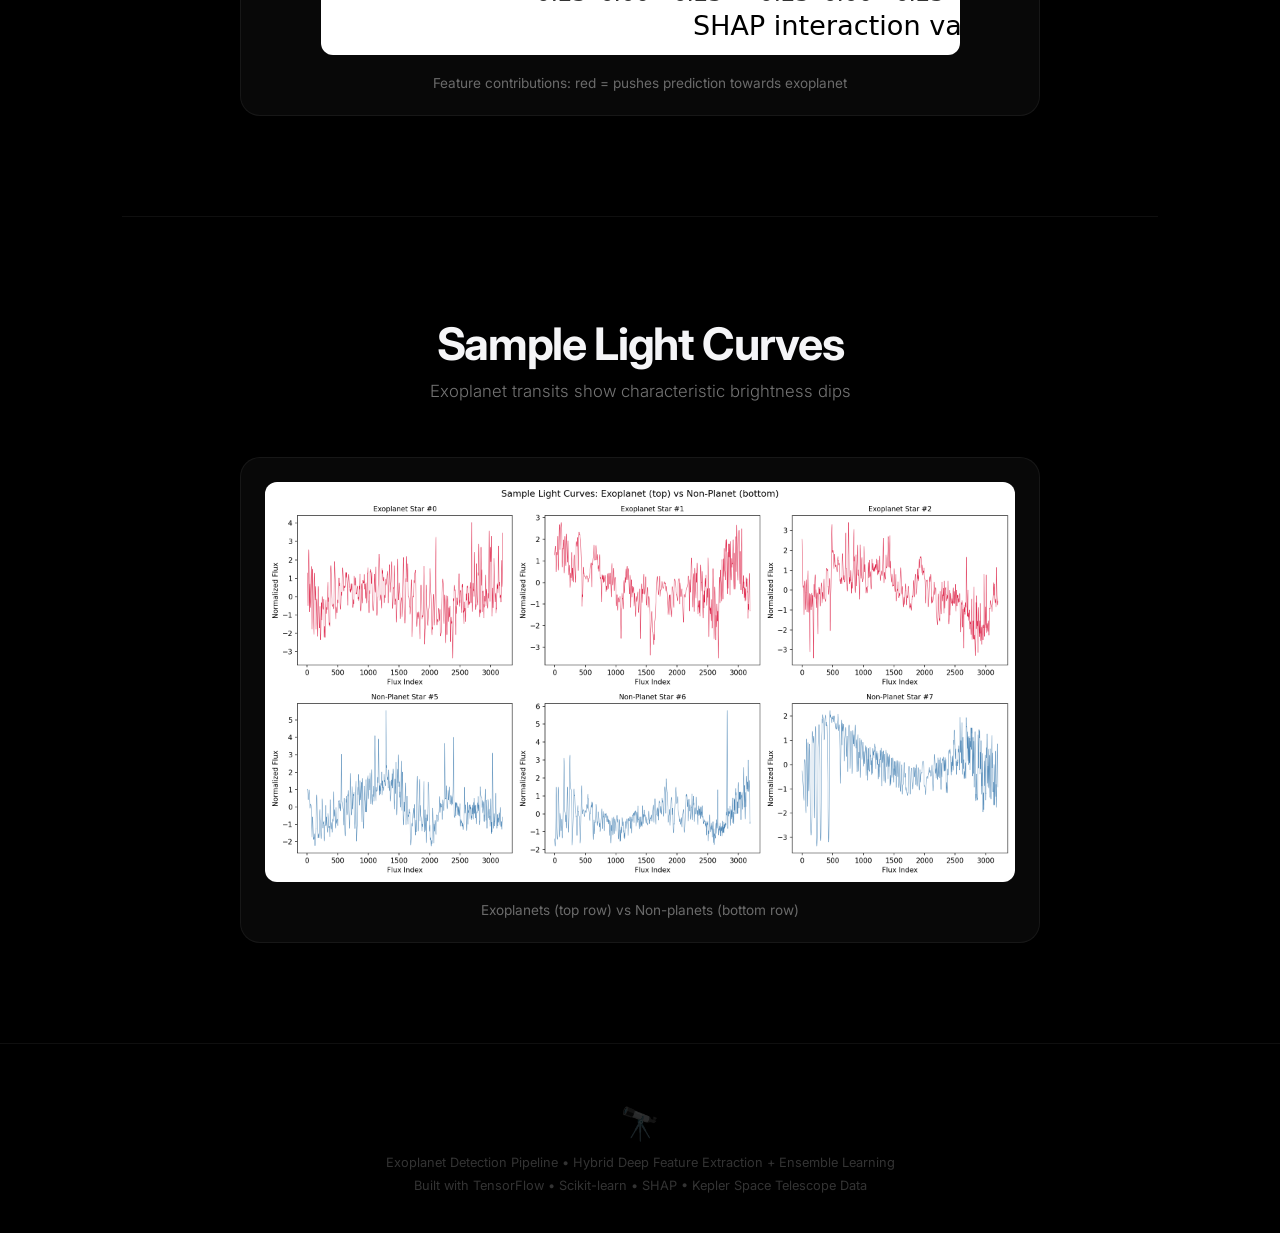
==== commit e457f571: "checkpoint: stable pipeline - CNN+RF hybrid and baseline fully working" ====
--- a/outputs/report.html
+++ b/outputs/report.html
@@ -8,510 +8,76 @@
     <link rel="preconnect" href="https://fonts.gstatic.com" crossorigin>
     <link href="https://fonts.googleapis.com/css2?family=Inter:wght@300;400;500;600;700;800;900&display=swap" rel="stylesheet">
     <style>
-        /* ═══════════════════════════════════════════
-           RESET & BASE
-           ═══════════════════════════════════════════ */
         *, *::before, *::after { margin: 0; padding: 0; box-sizing: border-box; }
-
-        html {
-            scroll-behavior: smooth;
-            overflow-x: hidden;
-        }
-
+        html { scroll-behavior: smooth; overflow-x: hidden; }
         body {
             font-family: 'Inter', -apple-system, BlinkMacSystemFont, 'Segoe UI', sans-serif;
-            background: #000000;
-            color: #f5f5f7;
-            min-height: 100vh;
-            overflow-x: hidden;
-            -webkit-font-smoothing: antialiased;
-            -moz-osx-font-smoothing: grayscale;
+            background: #000000; color: #f5f5f7; min-height: 100vh;
+            overflow-x: hidden; -webkit-font-smoothing: antialiased;
         }
-
-        /* ═══════════════════════════════════════════
-           ANIMATED STAR FIELD BACKGROUND
-           ═══════════════════════════════════════════ */
-        .starfield {
-            position: fixed;
-            top: 0;
-            left: 0;
-            width: 100%;
-            height: 100%;
-            z-index: 0;
-            pointer-events: none;
-        }
-
-        .star {
-            position: absolute;
-            border-radius: 50%;
-            background: white;
-            animation: twinkle var(--duration) ease-in-out infinite alternate;
-        }
-
-        @keyframes twinkle {
-            0% { opacity: 0.1; transform: scale(0.8); }
-            100% { opacity: var(--max-opacity); transform: scale(1.2); }
-        }
-
-        /* ═══════════════════════════════════════════
-           STICKY GLASSMORPHISM NAV
-           ═══════════════════════════════════════════ */
-        .nav {
-            position: sticky;
-            top: 0;
-            z-index: 100;
-            background: rgba(0, 0, 0, 0.72);
-            backdrop-filter: saturate(180%) blur(20px);
-            -webkit-backdrop-filter: saturate(180%) blur(20px);
-            border-bottom: 1px solid rgba(255, 255, 255, 0.08);
-            padding: 14px 0;
-            transition: background 0.3s ease;
-        }
-
-        .nav-inner {
-            max-width: 1100px;
-            margin: 0 auto;
-            padding: 0 2rem;
-            display: flex;
-            align-items: center;
-            justify-content: space-between;
-        }
-
-        .nav-logo {
-            font-weight: 700;
-            font-size: 1.1rem;
-            letter-spacing: -0.02em;
-            color: #f5f5f7;
-        }
-
-        .nav-links {
-            display: flex;
-            gap: 2rem;
-            list-style: none;
-        }
-
-        .nav-links a {
-            color: rgba(255, 255, 255, 0.65);
-            text-decoration: none;
-            font-size: 0.82rem;
-            font-weight: 400;
-            transition: color 0.3s cubic-bezier(0.4, 0, 0.2, 1);
-            position: relative;
-        }
-
-        .nav-links a::after {
-            content: '';
-            position: absolute;
-            bottom: -4px;
-            left: 50%;
-            width: 0;
-            height: 1.5px;
-            background: #2997ff;
-            transition: width 0.3s cubic-bezier(0.4, 0, 0.2, 1), left 0.3s cubic-bezier(0.4, 0, 0.2, 1);
-        }
-
-        .nav-links a:hover {
-            color: #ffffff;
-        }
-
-        .nav-links a:hover::after {
-            width: 100%;
-            left: 0;
-        }
-
-        /* ═══════════════════════════════════════════
-           HERO SECTION
-           ═══════════════════════════════════════════ */
-        .hero {
-            position: relative;
-            z-index: 1;
-            text-align: center;
-            padding: 140px 2rem 100px;
-            max-width: 900px;
-            margin: 0 auto;
-        }
-
-        .hero-eyebrow {
-            display: inline-block;
-            font-size: 0.8rem;
-            font-weight: 600;
-            letter-spacing: 0.08em;
-            text-transform: uppercase;
-            color: #2997ff;
-            margin-bottom: 1.2rem;
-            opacity: 0;
-            transform: translateY(15px);
-        }
-
-        .hero h1 {
-            font-size: clamp(2.8rem, 6vw, 4.5rem);
-            font-weight: 800;
-            letter-spacing: -0.04em;
-            line-height: 1.08;
-            margin-bottom: 1.5rem;
-            background: linear-gradient(180deg, #ffffff 0%, rgba(255,255,255,0.6) 100%);
-            -webkit-background-clip: text;
-            -webkit-text-fill-color: transparent;
-            background-clip: text;
-            opacity: 0;
-            transform: translateY(20px);
-        }
-
-        .hero p {
-            font-size: 1.25rem;
-            color: rgba(255, 255, 255, 0.5);
-            font-weight: 300;
-            line-height: 1.5;
-            max-width: 600px;
-            margin: 0 auto;
-            opacity: 0;
-            transform: translateY(20px);
-        }
-
-        /* ═══════════════════════════════════════════
-           SCROLL-TRIGGERED REVEAL ANIMATIONS
-           ═══════════════════════════════════════════ */
-        .reveal {
-            opacity: 0;
-            transform: translateY(30px);
-            transition: opacity 0.8s cubic-bezier(0.4, 0, 0.2, 1),
-                        transform 0.8s cubic-bezier(0.4, 0, 0.2, 1);
-        }
-
-        .reveal.visible {
-            opacity: 1;
-            transform: translateY(0);
-        }
-
-        .reveal-left {
-            opacity: 0;
-            transform: translateX(-40px);
-            transition: opacity 0.8s cubic-bezier(0.4, 0, 0.2, 1),
-                        transform 0.8s cubic-bezier(0.4, 0, 0.2, 1);
-        }
-
-        .reveal-left.visible {
-            opacity: 1;
-            transform: translateX(0);
-        }
-
-        .reveal-right {
-            opacity: 0;
-            transform: translateX(40px);
-            transition: opacity 0.8s cubic-bezier(0.4, 0, 0.2, 1),
-                        transform 0.8s cubic-bezier(0.4, 0, 0.2, 1);
-        }
-
-        .reveal-right.visible {
-            opacity: 1;
-            transform: translateX(0);
-        }
-
-        .reveal-scale {
-            opacity: 0;
-            transform: scale(0.92);
-            transition: opacity 0.8s cubic-bezier(0.4, 0, 0.2, 1),
-                        transform 0.8s cubic-bezier(0.4, 0, 0.2, 1);
-        }
-
-        .reveal-scale.visible {
-            opacity: 1;
-            transform: scale(1);
-        }
-
-        /* Staggered delays */
-        .delay-1 { transition-delay: 0.1s; }
-        .delay-2 { transition-delay: 0.2s; }
-        .delay-3 { transition-delay: 0.3s; }
-        .delay-4 { transition-delay: 0.4s; }
-        .delay-5 { transition-delay: 0.5s; }
-
-        /* ═══════════════════════════════════════════
-           CONTAINER & SECTIONS
-           ═══════════════════════════════════════════ */
-        .container {
-            position: relative;
-            z-index: 1;
-            max-width: 1100px;
-            margin: 0 auto;
-            padding: 0 2rem;
-        }
-
-        .section {
-            padding: 100px 0;
-            border-top: 1px solid rgba(255, 255, 255, 0.06);
-        }
-
-        .section-title {
-            font-size: clamp(1.8rem, 4vw, 2.8rem);
-            font-weight: 700;
-            letter-spacing: -0.03em;
-            margin-bottom: 0.6rem;
-            text-align: center;
-        }
-
-        .section-subtitle {
-            font-size: 1.05rem;
-            color: rgba(255,255,255,0.45);
-            text-align: center;
-            font-weight: 300;
-            margin-bottom: 3.5rem;
-        }
-
-        /* ═══════════════════════════════════════════
-           METRIC STAT CARDS (Hero Numbers)
-           ═══════════════════════════════════════════ */
-        .stats-grid {
-            display: grid;
-            grid-template-columns: repeat(auto-fit, minmax(180px, 1fr));
-            gap: 1.5rem;
-            margin-bottom: 4rem;
-        }
-
-        .stat-card {
-            text-align: center;
-            padding: 2.5rem 1.5rem;
-            border-radius: 20px;
-            background: rgba(255,255,255,0.04);
-            border: 1px solid rgba(255,255,255,0.06);
-            transition: transform 0.5s cubic-bezier(0.4, 0, 0.2, 1),
-                        box-shadow 0.5s cubic-bezier(0.4, 0, 0.2, 1),
-                        border-color 0.5s cubic-bezier(0.4, 0, 0.2, 1),
-                        background 0.5s cubic-bezier(0.4, 0, 0.2, 1);
-            cursor: default;
-        }
-
-        .stat-card:hover {
-            transform: translateY(-6px) scale(1.02);
-            background: rgba(255,255,255,0.07);
-            border-color: rgba(41, 151, 255, 0.3);
-            box-shadow: 0 20px 60px rgba(41, 151, 255, 0.12),
-                        0 0 40px rgba(41, 151, 255, 0.06);
-        }
-
-        .stat-value {
-            font-size: 2.8rem;
-            font-weight: 800;
-            letter-spacing: -0.03em;
-            margin-bottom: 0.4rem;
-            color: #2997ff;
-        }
-
-        .stat-value.green { color: #30d158; }
-        .stat-value.purple { color: #bf5af2; }
-        .stat-value.orange { color: #ff9f0a; }
-        .stat-value.pink { color: #ff375f; }
-
-        .stat-label {
-            font-size: 0.85rem;
-            color: rgba(255,255,255,0.5);
-            font-weight: 500;
-            text-transform: uppercase;
-            letter-spacing: 0.06em;
-        }
-
-        .stat-model {
-            font-size: 0.72rem;
-            color: rgba(255,255,255,0.3);
-            margin-top: 0.5rem;
-        }
-
-        /* ═══════════════════════════════════════════
-           COMPARISON TABLE
-           ═══════════════════════════════════════════ */
-        .table-card {
-            background: rgba(255,255,255,0.03);
-            border: 1px solid rgba(255,255,255,0.06);
-            border-radius: 20px;
-            overflow: hidden;
-            transition: transform 0.5s cubic-bezier(0.4, 0, 0.2, 1),
-                        box-shadow 0.5s cubic-bezier(0.4, 0, 0.2, 1);
-        }
-
-        .table-card:hover {
-            transform: translateY(-4px);
-            box-shadow: 0 20px 60px rgba(0, 0, 0, 0.4);
-        }
-
-        table {
-            width: 100%;
-            border-collapse: collapse;
-        }
-
-        th, td {
-            padding: 18px 24px;
-            text-align: center;
-            font-size: 0.95rem;
-        }
-
-        th {
-            background: rgba(255,255,255,0.05);
-            color: rgba(255,255,255,0.7);
-            font-weight: 600;
-            font-size: 0.8rem;
-            text-transform: uppercase;
-            letter-spacing: 0.06em;
-            border-bottom: 1px solid rgba(255,255,255,0.08);
-        }
-
-        td {
-            color: rgba(255,255,255,0.7);
-            border-bottom: 1px solid rgba(255,255,255,0.04);
-            transition: background 0.3s ease;
-        }
-
-        tr:hover td {
-            background: rgba(255,255,255,0.03);
-        }
-
-        td:first-child {
-            text-align: left;
-            font-weight: 500;
-            color: #f5f5f7;
-        }
-
-        .highlight {
-            color: #30d158;
-            font-weight: 700;
-            font-size: 1.05rem;
-        }
-
+        .starfield { position: fixed; top: 0; left: 0; width: 100%; height: 100%; z-index: 0; pointer-events: none; }
+        .star { position: absolute; border-radius: 50%; background: white; animation: twinkle var(--duration) ease-in-out infinite alternate; }
+        @keyframes twinkle { 0% { opacity: 0.1; transform: scale(0.8); } 100% { opacity: var(--max-opacity); transform: scale(1.2); } }
+        .nav { position: sticky; top: 0; z-index: 100; background: rgba(0,0,0,0.72); backdrop-filter: saturate(180%) blur(20px); -webkit-backdrop-filter: saturate(180%) blur(20px); border-bottom: 1px solid rgba(255,255,255,0.08); padding: 14px 0; }
+        .nav-inner { max-width: 1100px; margin: 0 auto; padding: 0 2rem; display: flex; align-items: center; justify-content: space-between; }
+        .nav-logo { font-weight: 700; font-size: 1.1rem; letter-spacing: -0.02em; color: #f5f5f7; }
+        .nav-links { display: flex; gap: 1.5rem; list-style: none; flex-wrap: wrap; }
+        .nav-links a { color: rgba(255,255,255,0.65); text-decoration: none; font-size: 0.8rem; font-weight: 400; transition: color 0.3s; position: relative; }
+        .nav-links a::after { content: ''; position: absolute; bottom: -4px; left: 50%; width: 0; height: 1.5px; background: #2997ff; transition: width 0.3s, left 0.3s; }
+        .nav-links a:hover { color: #ffffff; }
+        .nav-links a:hover::after { width: 100%; left: 0; }
+        .hero { position: relative; z-index: 1; text-align: center; padding: 140px 2rem 100px; max-width: 900px; margin: 0 auto; }
+        .hero-eyebrow { display: inline-block; font-size: 0.8rem; font-weight: 600; letter-spacing: 0.08em; text-transform: uppercase; color: #2997ff; margin-bottom: 1.2rem; opacity: 0; transform: translateY(15px); }
+        .hero h1 { font-size: clamp(2.8rem, 6vw, 4.5rem); font-weight: 800; letter-spacing: -0.04em; line-height: 1.08; margin-bottom: 1.5rem; background: linear-gradient(180deg, #ffffff 0%, rgba(255,255,255,0.6) 100%); -webkit-background-clip: text; -webkit-text-fill-color: transparent; background-clip: text; opacity: 0; transform: translateY(20px); }
+        .hero p { font-size: 1.25rem; color: rgba(255,255,255,0.5); font-weight: 300; line-height: 1.5; max-width: 600px; margin: 0 auto; opacity: 0; transform: translateY(20px); }
+        .reveal { opacity: 0; transform: translateY(30px); transition: opacity 0.8s cubic-bezier(0.4,0,0.2,1), transform 0.8s cubic-bezier(0.4,0,0.2,1); }
+        .reveal.visible { opacity: 1; transform: translateY(0); }
+        .reveal-left { opacity: 0; transform: translateX(-40px); transition: opacity 0.8s cubic-bezier(0.4,0,0.2,1), transform 0.8s cubic-bezier(0.4,0,0.2,1); }
+        .reveal-left.visible { opacity: 1; transform: translateX(0); }
+        .reveal-right { opacity: 0; transform: translateX(40px); transition: opacity 0.8s cubic-bezier(0.4,0,0.2,1), transform 0.8s cubic-bezier(0.4,0,0.2,1); }
+        .reveal-right.visible { opacity: 1; transform: translateX(0); }
+        .reveal-scale { opacity: 0; transform: scale(0.92); transition: opacity 0.8s cubic-bezier(0.4,0,0.2,1), transform 0.8s cubic-bezier(0.4,0,0.2,1); }
+        .reveal-scale.visible { opacity: 1; transform: scale(1); }
+        .delay-1 { transition-delay: 0.1s; } .delay-2 { transition-delay: 0.2s; } .delay-3 { transition-delay: 0.3s; } .delay-4 { transition-delay: 0.4s; } .delay-5 { transition-delay: 0.5s; }
+        .container { position: relative; z-index: 1; max-width: 1100px; margin: 0 auto; padding: 0 2rem; }
+        .section { padding: 100px 0; border-top: 1px solid rgba(255,255,255,0.06); }
+        .section-title { font-size: clamp(1.8rem,4vw,2.8rem); font-weight: 700; letter-spacing: -0.03em; margin-bottom: 0.6rem; text-align: center; }
+        .section-subtitle { font-size: 1.05rem; color: rgba(255,255,255,0.45); text-align: center; font-weight: 300; margin-bottom: 3.5rem; }
+        .stats-grid { display: grid; grid-template-columns: repeat(auto-fit, minmax(160px, 1fr)); gap: 1.5rem; margin-bottom: 4rem; }
+        .stat-card { text-align: center; padding: 2.5rem 1.5rem; border-radius: 20px; background: rgba(255,255,255,0.04); border: 1px solid rgba(255,255,255,0.06); transition: transform 0.5s cubic-bezier(0.4,0,0.2,1), box-shadow 0.5s, border-color 0.5s, background 0.5s; cursor: default; }
+        .stat-card:hover { transform: translateY(-6px) scale(1.02); background: rgba(255,255,255,0.07); border-color: rgba(41,151,255,0.3); box-shadow: 0 20px 60px rgba(41,151,255,0.12); }
+        .stat-value { font-size: 2.5rem; font-weight: 800; letter-spacing: -0.03em; margin-bottom: 0.4rem; color: #2997ff; }
+        .stat-value.green { color: #30d158; } .stat-value.purple { color: #bf5af2; } .stat-value.orange { color: #ff9f0a; } .stat-value.pink { color: #ff375f; }
+        .stat-label { font-size: 0.85rem; color: rgba(255,255,255,0.5); font-weight: 500; text-transform: uppercase; letter-spacing: 0.06em; }
+        .stat-model { font-size: 0.72rem; color: rgba(255,255,255,0.3); margin-top: 0.5rem; }
+        .table-card { background: rgba(255,255,255,0.03); border: 1px solid rgba(255,255,255,0.06); border-radius: 20px; overflow: hidden; transition: transform 0.5s, box-shadow 0.5s; }
+        .table-card:hover { transform: translateY(-4px); box-shadow: 0 20px 60px rgba(0,0,0,0.4); }
+        table { width: 100%; border-collapse: collapse; }
+        th, td { padding: 18px 24px; text-align: center; font-size: 0.95rem; }
+        th { background: rgba(255,255,255,0.05); color: rgba(255,255,255,0.7); font-weight: 600; font-size: 0.8rem; text-transform: uppercase; letter-spacing: 0.06em; border-bottom: 1px solid rgba(255,255,255,0.08); }
+        td { color: rgba(255,255,255,0.7); border-bottom: 1px solid rgba(255,255,255,0.04); transition: background 0.3s; }
+        tr:hover td { background: rgba(255,255,255,0.03); }
+        td:first-child { text-align: left; font-weight: 500; color: #f5f5f7; }
+        .highlight { color: #30d158; font-weight: 700; font-size: 1.05rem; }
         .dim { color: rgba(255,255,255,0.35); }
-
-        /* ═══════════════════════════════════════════
-           CLASSIFICATION REPORTS
-           ═══════════════════════════════════════════ */
-        .report-grid {
-            display: grid;
-            grid-template-columns: 1fr 1fr;
-            gap: 1.5rem;
-        }
-
-        .report-card {
-            background: rgba(255,255,255,0.03);
-            border: 1px solid rgba(255,255,255,0.06);
-            border-radius: 20px;
-            padding: 2rem;
-            transition: transform 0.5s cubic-bezier(0.4, 0, 0.2, 1),
-                        box-shadow 0.5s cubic-bezier(0.4, 0, 0.2, 1),
-                        border-color 0.5s cubic-bezier(0.4, 0, 0.2, 1);
-        }
-
-        .report-card:hover {
-            transform: translateY(-4px);
-            box-shadow: 0 16px 48px rgba(0,0,0,0.3);
-        }
-
-        .report-card.baseline:hover {
-            border-color: rgba(255, 55, 95, 0.3);
-        }
-
-        .report-card.hybrid:hover {
-            border-color: rgba(48, 209, 88, 0.3);
-        }
-
-        .report-label {
-            display: inline-block;
-            font-size: 0.72rem;
-            font-weight: 600;
-            letter-spacing: 0.08em;
-            text-transform: uppercase;
-            padding: 4px 12px;
-            border-radius: 100px;
-            margin-bottom: 1.2rem;
-        }
-
-        .report-label.baseline {
-            background: rgba(255, 55, 95, 0.12);
-            color: #ff375f;
-        }
-
-        .report-label.hybrid {
-            background: rgba(48, 209, 88, 0.12);
-            color: #30d158;
-        }
-
-        pre {
-            background: rgba(0,0,0,0.5);
-            padding: 1.2rem;
-            border-radius: 12px;
-            overflow-x: auto;
-            font-size: 0.82rem;
-            font-family: 'SF Mono', 'Fira Code', 'Cascadia Code', monospace;
-            color: rgba(255,255,255,0.7);
-            line-height: 1.6;
-            border: 1px solid rgba(255,255,255,0.04);
-        }
-
-        /* ═══════════════════════════════════════════
-           PLOT CARDS
-           ═══════════════════════════════════════════ */
-        .plots {
-            display: grid;
-            grid-template-columns: 1fr 1fr;
-            gap: 1.5rem;
-        }
-
-        .plots.single {
-            grid-template-columns: 1fr;
-            max-width: 800px;
-            margin: 0 auto;
-        }
-
-        .plot-card {
-            background: rgba(255,255,255,0.03);
-            border: 1px solid rgba(255,255,255,0.06);
-            border-radius: 20px;
-            padding: 1.5rem;
-            text-align: center;
-            overflow: hidden;
-            transition: transform 0.5s cubic-bezier(0.4, 0, 0.2, 1),
-                        box-shadow 0.5s cubic-bezier(0.4, 0, 0.2, 1),
-                        border-color 0.5s cubic-bezier(0.4, 0, 0.2, 1);
-        }
-
-        .plot-card:hover {
-            transform: translateY(-6px) scale(1.01);
-            border-color: rgba(255,255,255,0.12);
-            box-shadow: 0 24px 80px rgba(0, 0, 0, 0.5);
-        }
-
-        .plot-card img {
-            max-width: 100%;
-            border-radius: 12px;
-            transition: transform 0.6s cubic-bezier(0.4, 0, 0.2, 1);
-        }
-
-        .plot-card:hover img {
-            transform: scale(1.03);
-        }
-
-        .plot-card p {
-            margin-top: 1rem;
-            color: rgba(255,255,255,0.4);
-            font-size: 0.85rem;
-            font-weight: 400;
-        }
-
-        /* ═══════════════════════════════════════════
-           FOOTER
-           ═══════════════════════════════════════════ */
-        .footer {
-            text-align: center;
-            padding: 60px 2rem 40px;
-            color: rgba(255,255,255,0.2);
-            font-size: 0.8rem;
-            border-top: 1px solid rgba(255,255,255,0.06);
-        }
-
-        .footer-logo {
-            font-size: 2rem;
-            margin-bottom: 0.8rem;
-        }
-
-        /* ═══════════════════════════════════════════
-           RESPONSIVE
-           ═══════════════════════════════════════════ */
+        .report-grid { display: grid; grid-template-columns: 1fr 1fr; gap: 1.5rem; }
+        .report-card { background: rgba(255,255,255,0.03); border: 1px solid rgba(255,255,255,0.06); border-radius: 20px; padding: 2rem; transition: transform 0.5s, box-shadow 0.5s, border-color 0.5s; }
+        .report-card:hover { transform: translateY(-4px); box-shadow: 0 16px 48px rgba(0,0,0,0.3); }
+        .report-card.baseline:hover { border-color: rgba(255,55,95,0.3); }
+        .report-card.hybrid:hover { border-color: rgba(48,209,88,0.3); }
+        .report-label { display: inline-block; font-size: 0.72rem; font-weight: 600; letter-spacing: 0.08em; text-transform: uppercase; padding: 4px 12px; border-radius: 100px; margin-bottom: 1.2rem; }
+        .report-label.baseline { background: rgba(255,55,95,0.12); color: #ff375f; }
+        .report-label.hybrid { background: rgba(48,209,88,0.12); color: #30d158; }
+        pre { background: rgba(0,0,0,0.5); padding: 1.2rem; border-radius: 12px; overflow-x: auto; font-size: 0.82rem; font-family: 'SF Mono', 'Fira Code', monospace; color: rgba(255,255,255,0.7); line-height: 1.6; border: 1px solid rgba(255,255,255,0.04); }
+        .plots { display: grid; grid-template-columns: 1fr 1fr; gap: 1.5rem; }
+        .plots.single { grid-template-columns: 1fr; max-width: 800px; margin: 0 auto; }
+        .plot-card { background: rgba(255,255,255,0.03); border: 1px solid rgba(255,255,255,0.06); border-radius: 20px; padding: 1.5rem; text-align: center; overflow: hidden; transition: transform 0.5s, box-shadow 0.5s, border-color 0.5s; }
+        .plot-card:hover { transform: translateY(-6px) scale(1.01); border-color: rgba(255,255,255,0.12); box-shadow: 0 24px 80px rgba(0,0,0,0.5); }
+        .plot-card img { max-width: 100%; border-radius: 12px; transition: transform 0.6s; }
+        .plot-card:hover img { transform: scale(1.03); }
+        .plot-card p { margin-top: 1rem; color: rgba(255,255,255,0.4); font-size: 0.85rem; }
+        .footer { text-align: center; padding: 60px 2rem 40px; color: rgba(255,255,255,0.2); font-size: 0.8rem; border-top: 1px solid rgba(255,255,255,0.06); }
+        .footer-logo { font-size: 2rem; margin-bottom: 0.8rem; }
         @media (max-width: 768px) {
             .hero { padding: 100px 1.5rem 60px; }
             .section { padding: 60px 0; }
@@ -522,41 +88,39 @@
     </style>
 </head>
 <body>
-
-    <!-- ═══ STAR FIELD ═══ -->
     <div class="starfield" id="starfield"></div>
 
-    <!-- ═══ NAVIGATION ═══ -->
     <nav class="nav">
         <div class="nav-inner">
             <div class="nav-logo">🪐 Exoplanet Detection</div>
             <ul class="nav-links">
                 <li><a href="#metrics">Metrics</a></li>
+                <li><a href="#training">Training</a></li>
                 <li><a href="#crossval">Cross-Validation</a></li>
                 <li><a href="#comparison">Comparison</a></li>
                 <li><a href="#reports">Reports</a></li>
-                <li><a href="#confusion">Confusion Matrix</a></li>
+                <li><a href="#confusion">Confusion</a></li>
                 <li><a href="#prcurve">PR Curve</a></li>
+                <li><a href="#roccurve">ROC</a></li>
                 <li><a href="#features">Features</a></li>
+                <li><a href="#shap">SHAP</a></li>
                 <li><a href="#lightcurves">Light Curves</a></li>
             </ul>
         </div>
     </nav>
 
-    <!-- ═══ HERO ═══ -->
     <header class="hero">
-        <div class="hero-eyebrow" id="heroEyebrow">Hybrid Deep Feature Extraction</div>
+        <div class="hero-eyebrow" id="heroEyebrow">Hybrid Deep Feature Extraction + Ensemble Learning</div>
         <h1 id="heroTitle">Exoplanet Detection<br>Results Report</h1>
-        <p id="heroSub">A 1D CNN learns transit patterns from Kepler light curves, then a Random Forest classifies the deep features — outperforming raw-flux baselines.</p>
+        <p id="heroSub">A 1D CNN learns transit patterns from Kepler light curves, then a Random Forest classifies the deep features — with SHAP explainability and comprehensive evaluation.</p>
     </header>
 
     <div class="container">
 
-        <!-- ═══ KEY METRICS ═══ -->
+        <!-- KEY METRICS -->
         <section class="section" id="metrics">
             <div class="section-title reveal">Key Metrics</div>
             <div class="section-subtitle reveal delay-1">Hybrid CNN+RF performance on the Kepler test set</div>
-
             <div class="stats-grid">
                 <div class="stat-card reveal delay-1">
                     <div class="stat-value green" data-counter="0.6667">0.6667</div>
@@ -574,103 +138,81 @@
                     <div class="stat-model">Hybrid CNN+RF</div>
                 </div>
                 <div class="stat-card reveal delay-4">
-                    <div class="stat-value orange" data-counter="0.6096">0.6096</div>
+                    <div class="stat-value orange" data-counter="0.5606">0.5606</div>
                     <div class="stat-label">PR-AUC</div>
                     <div class="stat-model">Hybrid CNN+RF</div>
                 </div>
                 <div class="stat-card reveal delay-5">
-                    <div class="stat-value pink" data-counter="0.9930">0.9930</div>
-                    <div class="stat-label">Accuracy</div>
-                    <div class="stat-model">Hybrid CNN+RF</div>
-                </div>
-            </div>
-        </section>
-
-        <!-- ═══ COMPARISON TABLE ═══ -->
+                    <div class="stat-value" data-counter="0.8727">0.8727</div>
+                    <div class="stat-label">ROC-AUC</div>
+                    <div class="stat-model">Hybrid CNN+RF</div>
+                </div>
+                <div class="stat-card reveal delay-1">
+                    <div class="stat-value pink" data-counter="0.5132">0.5132</div>
+                    <div class="stat-label">MCC</div>
+                    <div class="stat-model">Hybrid CNN+RF</div>
+                </div>
+            </div>
+        </section>
+
+        <section class="section" id="training"><div class="section-title reveal">CNN Training Curves</div><div class="section-subtitle reveal delay-1">Loss and accuracy convergence over training epochs</div><div class="plots single"><div class="plot-card reveal-scale delay-2"><img src="training_curves.png" alt="Training Curves"><p>Train vs. Validation — monitoring val_loss for early stopping</p></div></div></section>
+
+        <section class="section" id="crossval"><div class="section-title reveal">Cross-Validation Stability</div><div class="section-subtitle reveal delay-1">5-Fold Stratified K-Fold on CNN features (training set only) &mdash; Mean &plusmn; Std</div><div class="stats-grid"><div class="stat-card reveal delay-1"><div class="stat-value green">0.3496</div><div class="stat-label">Precision</div><div class="stat-model">Mean &plusmn; 0.2528</div></div><div class="stat-card reveal delay-2"><div class="stat-value">0.4429</div><div class="stat-label">Recall</div><div class="stat-model">Mean &plusmn; 0.2052</div></div><div class="stat-card reveal delay-3"><div class="stat-value purple">0.3653</div><div class="stat-label">F1-Score</div><div class="stat-model">Mean &plusmn; 0.1840</div></div><div class="stat-card reveal delay-4"><div class="stat-value orange">0.2343</div><div class="stat-label">PR-AUC</div><div class="stat-model">Mean &plusmn; 0.1825</div></div><div class="stat-card reveal delay-5"><div class="stat-value">0.9372</div><div class="stat-label">ROC-AUC</div><div class="stat-model">Mean &plusmn; 0.0636</div></div><div class="stat-card reveal delay-1"><div class="stat-value pink">0.3747</div><div class="stat-label">MCC</div><div class="stat-model">Mean &plusmn; 0.1900</div></div></div><div class="table-card reveal delay-3"><table><thead><tr><th>Fold</th><th>Precision</th><th>Recall</th><th>F1-Score</th><th>PR-AUC</th><th>ROC-AUC</th><th>MCC</th></tr></thead><tbody><tr><td>Fold 1</td><td class="highlight">0.1667</td><td class="highlight">0.3333</td><td class="highlight">0.2222</td><td class="highlight">0.1438</td><td class="highlight">0.8852</td><td class="highlight">0.2283</td></tr><tr><td>Fold 2</td><td class="highlight">0.1250</td><td class="highlight">0.1667</td><td class="highlight">0.1429</td><td class="highlight">0.0535</td><td class="highlight">0.8524</td><td class="highlight">0.1374</td></tr><tr><td>Fold 3</td><td class="highlight">0.2778</td><td class="highlight">0.7143</td><td class="highlight">0.4000</td><td class="highlight">0.2049</td><td class="highlight">0.9840</td><td class="highlight">0.4388</td></tr><tr><td>Fold 4</td><td class="highlight">0.4286</td><td class="highlight">0.5000</td><td class="highlight">0.4615</td><td class="highlight">0.2325</td><td class="highlight">0.9858</td><td class="highlight">0.4589</td></tr><tr><td>Fold 5</td><td class="highlight">0.7500</td><td class="highlight">0.5000</td><td class="highlight">0.6000</td><td class="highlight">0.5367</td><td class="highlight">0.9788</td><td class="highlight">0.6102</td></tr></tbody></table></div></section>
+
+        <!-- COMPARISON TABLE -->
         <section class="section" id="comparison">
             <div class="section-title reveal">Model Comparison</div>
             <div class="section-subtitle reveal delay-1">Baseline Random Forest vs. Hybrid CNN + Random Forest</div>
-
             <div class="table-card reveal delay-2">
                 <table>
-                    <thead>
-                        <tr>
-                            <th>Metric</th>
-                            <th>Baseline RF (Raw Flux)</th>
-                            <th>Hybrid CNN+RF (Deep Features)</th>
-                        </tr>
-                    </thead>
+                    <thead><tr><th>Metric</th><th>Baseline RF (Raw Flux)</th><th>Hybrid CNN+RF (Deep Features)</th></tr></thead>
                     <tbody>
-                        <tr>
-                            <td>Precision</td>
-                            <td class="dim">0.0000</td>
-                            <td class="highlight">0.6667</td>
-                        </tr>
-                        <tr>
-                            <td>Recall</td>
-                            <td class="dim">0.0000</td>
-                            <td class="highlight">0.4000</td>
-                        </tr>
-                        <tr>
-                            <td>F1-Score</td>
-                            <td class="dim">0.0000</td>
-                            <td class="highlight">0.5000</td>
-                        </tr>
-                        <tr>
-                            <td>PR-AUC</td>
-                            <td class="dim">0.5044</td>
-                            <td class="highlight">0.6096</td>
-                        </tr>
-                        <tr>
-                            <td>Accuracy</td>
-                            <td class="dim">0.9912</td>
-                            <td class="highlight">0.9930</td>
-                        </tr>
+                        <tr><td>Precision</td><td class="dim">0.2000</td><td class="highlight">0.6667</td></tr>
+                        <tr><td>Recall</td><td class="dim">0.2000</td><td class="highlight">0.4000</td></tr>
+                        <tr><td>F1-Score</td><td class="dim">0.2000</td><td class="highlight">0.5000</td></tr>
+                        <tr><td>PR-AUC</td><td class="dim">0.1011</td><td class="highlight">0.5606</td></tr>
+                        <tr><td>ROC-AUC</td><td class="dim">0.9437</td><td class="highlight">0.8727</td></tr>
+                        <tr><td>MCC</td><td class="dim">0.1929</td><td class="highlight">0.5132</td></tr>
+                        <tr><td>Accuracy</td><td class="dim">0.9860</td><td class="highlight">0.9930</td></tr>
                     </tbody>
                 </table>
             </div>
         </section>
 
-        <section class="section" id="crossval"><div class="section-title reveal">Cross-Validation Stability</div><div class="section-subtitle reveal delay-1">5-Fold Stratified K-Fold on CNN features (training set only) &mdash; Mean &plusmn; Std</div><div class="stats-grid"><div class="stat-card reveal delay-1"><div class="stat-value green">0.1740</div><div class="stat-label">Precision</div><div class="stat-model">Mean &plusmn; 0.0636</div></div><div class="stat-card reveal delay-2"><div class="stat-value">0.3524</div><div class="stat-label">Recall</div><div class="stat-model">Mean &plusmn; 0.1253</div></div><div class="stat-card reveal delay-3"><div class="stat-value purple">0.2304</div><div class="stat-label">F1-Score</div><div class="stat-model">Mean &plusmn; 0.0789</div></div><div class="stat-card reveal delay-4"><div class="stat-value orange">0.1605</div><div class="stat-label">PR-AUC</div><div class="stat-model">Mean &plusmn; 0.1028</div></div></div><div class="table-card reveal delay-3"><table><thead><tr><th>Fold</th><th>Precision</th><th>Recall</th><th>F1-Score</th><th>PR-AUC</th></tr></thead><tbody><tr><td>Fold 1</td><td class="highlight">0.2222</td><td class="highlight">0.3333</td><td class="highlight">0.2667</td><td class="highlight">0.1611</td></tr><tr><td>Fold 2</td><td class="highlight">0.0667</td><td class="highlight">0.1667</td><td class="highlight">0.0952</td><td class="highlight">0.0411</td></tr><tr><td>Fold 3</td><td class="highlight">0.1667</td><td class="highlight">0.4286</td><td class="highlight">0.2400</td><td class="highlight">0.3247</td></tr><tr><td>Fold 4</td><td class="highlight">0.2143</td><td class="highlight">0.5000</td><td class="highlight">0.3000</td><td class="highlight">0.1397</td></tr><tr><td>Fold 5</td><td class="highlight">0.2000</td><td class="highlight">0.3333</td><td class="highlight">0.2500</td><td class="highlight">0.1361</td></tr></tbody></table></div></section>
-
-        <!-- ═══ CLASSIFICATION REPORTS ═══ -->
+        <!-- CLASSIFICATION REPORTS -->
         <section class="section" id="reports">
             <div class="section-title reveal">Classification Reports</div>
             <div class="section-subtitle reveal delay-1">Full per-class breakdown for both models</div>
-
             <div class="report-grid">
                 <div class="report-card baseline reveal-left delay-2">
                     <span class="report-label baseline">Baseline RF</span>
-                    <pre>              precision    recall  f1-score   support
-
-  Non-Planet       0.99      1.00      1.00       565
-   Exoplanet       0.00      0.00      0.00         5
-
-    accuracy                           0.99       570
-   macro avg       0.50      0.50      0.50       570
-weighted avg       0.98      0.99      0.99       570
-</pre>
+                    <pre>               precision    recall  f1-score   support
+
+    Non-Planet      0.99      0.99      0.99       565
+     Exoplanet      0.20      0.20      0.20         5
+
+      accuracy                          0.99       570
+     macro avg      0.60      0.60      0.60       570
+  weighted avg      0.99      0.99      0.99       570</pre>
                 </div>
                 <div class="report-card hybrid reveal-right delay-2">
                     <span class="report-label hybrid">Hybrid CNN+RF</span>
-                    <pre>              precision    recall  f1-score   support
-
-  Non-Planet       0.99      1.00      1.00       565
-   Exoplanet       0.67      0.40      0.50         5
-
-    accuracy                           0.99       570
-   macro avg       0.83      0.70      0.75       570
-weighted avg       0.99      0.99      0.99       570
-</pre>
-                </div>
-            </div>
-        </section>
-
-        <!-- ═══ CONFUSION MATRICES ═══ -->
+                    <pre>               precision    recall  f1-score   support
+
+    Non-Planet      0.99      1.00      1.00       565
+     Exoplanet      0.67      0.40      0.50         5
+
+      accuracy                          0.99       570
+     macro avg      0.83      0.70      0.75       570
+  weighted avg      0.99      0.99      0.99       570</pre>
+                </div>
+            </div>
+        </section>
+
+        <!-- CONFUSION MATRICES -->
         <section class="section" id="confusion">
             <div class="section-title reveal">Confusion Matrices</div>
             <div class="section-subtitle reveal delay-1">True vs. predicted label distributions</div>
-
             <div class="plots">
                 <div class="plot-card reveal-left delay-2">
                     <img src="confusion_matrix_baseline.png" alt="Baseline Confusion Matrix">
@@ -683,11 +225,10 @@
             </div>
         </section>
 
-        <!-- ═══ PR CURVE ═══ -->
+        <!-- PR CURVE -->
         <section class="section" id="prcurve">
             <div class="section-title reveal">Precision-Recall Curve</div>
             <div class="section-subtitle reveal delay-1">PR-AUC is the preferred metric for imbalanced classification</div>
-
             <div class="plots single">
                 <div class="plot-card reveal-scale delay-2">
                     <img src="pr_curve.png" alt="Precision-Recall Curve">
@@ -696,11 +237,12 @@
             </div>
         </section>
 
-        <!-- ═══ FEATURE IMPORTANCE ═══ -->
+        <section class="section" id="roccurve"><div class="section-title reveal">ROC Curve</div><div class="section-subtitle reveal delay-1">Receiver Operating Characteristic — sensitivity vs specificity trade-off</div><div class="plots single"><div class="plot-card reveal-scale delay-2"><img src="roc_curve.png" alt="ROC Curve"><p>Hybrid (solid) vs Baseline (dashed) vs Random (diagonal)</p></div></div></section>
+
+        <!-- FEATURE IMPORTANCE -->
         <section class="section" id="features">
             <div class="section-title reveal">Feature Importance</div>
             <div class="section-subtitle reveal delay-1">Top 20 CNN-learned features ranked by Random Forest importance</div>
-
             <div class="plots single">
                 <div class="plot-card reveal-scale delay-2">
                     <img src="feature_importance.png" alt="Feature Importance">
@@ -709,11 +251,12 @@
             </div>
         </section>
 
-        <!-- ═══ SAMPLE LIGHT CURVES ═══ -->
+        <section class="section" id="shap"><div class="section-title reveal">SHAP Explainability</div><div class="section-subtitle reveal delay-1">Which CNN features contribute most to each prediction</div><div class="plots single"><div class="plot-card reveal-scale delay-2"><img src="shap_summary.png" alt="SHAP Summary"><p>Feature contributions: red = pushes prediction towards exoplanet</p></div></div></section>
+
+        <!-- SAMPLE LIGHT CURVES -->
         <section class="section" id="lightcurves">
             <div class="section-title reveal">Sample Light Curves</div>
             <div class="section-subtitle reveal delay-1">Exoplanet transits show characteristic brightness dips</div>
-
             <div class="plots single">
                 <div class="plot-card reveal-scale delay-2">
                     <img src="sample_light_curves.png" alt="Sample Light Curves">
@@ -723,29 +266,21 @@
         </section>
     </div>
 
-    <!-- ═══ FOOTER ═══ -->
     <div class="footer">
         <div class="footer-logo">🔭</div>
         <p>Exoplanet Detection Pipeline &bull; Hybrid Deep Feature Extraction + Ensemble Learning</p>
-        <p style="margin-top:0.5rem;">Built with TensorFlow &bull; Scikit-learn &bull; Kepler Space Telescope Data</p>
+        <p style="margin-top:0.5rem;">Built with TensorFlow &bull; Scikit-learn &bull; SHAP &bull; Kepler Space Telescope Data</p>
     </div>
 
-    <!-- ═══════════════════════════════════════════
-         JAVASCRIPT: Animations & Interactions
-         ═══════════════════════════════════════════ -->
     <script>
-        // ── Star field generator ──
         (function createStars() {
             const field = document.getElementById('starfield');
-            const count = 120;
-            for (let i = 0; i < count; i++) {
+            for (let i = 0; i < 120; i++) {
                 const star = document.createElement('div');
                 star.classList.add('star');
                 const size = Math.random() * 2.5 + 0.5;
-                star.style.width = size + 'px';
-                star.style.height = size + 'px';
-                star.style.left = Math.random() * 100 + '%';
-                star.style.top = Math.random() * 100 + '%';
+                star.style.width = size + 'px'; star.style.height = size + 'px';
+                star.style.left = Math.random() * 100 + '%'; star.style.top = Math.random() * 100 + '%';
                 star.style.setProperty('--duration', (Math.random() * 3 + 2) + 's');
                 star.style.setProperty('--max-opacity', (Math.random() * 0.6 + 0.2).toFixed(2));
                 star.style.animationDelay = (Math.random() * 5) + 's';
@@ -753,98 +288,51 @@
             }
         })();
 
-        // ── Hero entrance animation ──
         window.addEventListener('load', () => {
             const eyebrow = document.getElementById('heroEyebrow');
             const title = document.getElementById('heroTitle');
             const sub = document.getElementById('heroSub');
-
-            setTimeout(() => {
-                eyebrow.style.transition = 'opacity 0.7s cubic-bezier(0.4,0,0.2,1), transform 0.7s cubic-bezier(0.4,0,0.2,1)';
-                eyebrow.style.opacity = '1';
-                eyebrow.style.transform = 'translateY(0)';
-            }, 200);
-
-            setTimeout(() => {
-                title.style.transition = 'opacity 0.8s cubic-bezier(0.4,0,0.2,1), transform 0.8s cubic-bezier(0.4,0,0.2,1)';
-                title.style.opacity = '1';
-                title.style.transform = 'translateY(0)';
-            }, 500);
-
-            setTimeout(() => {
-                sub.style.transition = 'opacity 0.8s cubic-bezier(0.4,0,0.2,1), transform 0.8s cubic-bezier(0.4,0,0.2,1)';
-                sub.style.opacity = '1';
-                sub.style.transform = 'translateY(0)';
-            }, 800);
+            setTimeout(() => { eyebrow.style.transition = 'opacity 0.7s cubic-bezier(0.4,0,0.2,1), transform 0.7s cubic-bezier(0.4,0,0.2,1)'; eyebrow.style.opacity = '1'; eyebrow.style.transform = 'translateY(0)'; }, 200);
+            setTimeout(() => { title.style.transition = 'opacity 0.8s cubic-bezier(0.4,0,0.2,1), transform 0.8s cubic-bezier(0.4,0,0.2,1)'; title.style.opacity = '1'; title.style.transform = 'translateY(0)'; }, 500);
+            setTimeout(() => { sub.style.transition = 'opacity 0.8s cubic-bezier(0.4,0,0.2,1), transform 0.8s cubic-bezier(0.4,0,0.2,1)'; sub.style.opacity = '1'; sub.style.transform = 'translateY(0)'; }, 800);
         });
 
-        // ── Scroll-triggered reveal (IntersectionObserver) ──
         const revealElements = document.querySelectorAll('.reveal, .reveal-left, .reveal-right, .reveal-scale');
-
         const revealObserver = new IntersectionObserver((entries) => {
             entries.forEach(entry => {
-                if (entry.isIntersecting) {
-                    entry.target.classList.add('visible');
-                } else {
-                    // Reverse animation when scrolling back up
-                    entry.target.classList.remove('visible');
-                }
+                if (entry.isIntersecting) { entry.target.classList.add('visible'); }
+                else { entry.target.classList.remove('visible'); }
             });
-        }, {
-            threshold: 0.08,
-            rootMargin: '0px 0px -30px 0px'
-        });
-
+        }, { threshold: 0.08, rootMargin: '0px 0px -30px 0px' });
         revealElements.forEach(el => revealObserver.observe(el));
 
-        // ── Counter-up animation for stat values ──
         const counterElements = document.querySelectorAll('[data-counter]');
-
         const counterObserver = new IntersectionObserver((entries) => {
             entries.forEach(entry => {
                 if (entry.isIntersecting) {
-                    // Animate counter up every time it enters view
                     const target = parseFloat(entry.target.dataset.counter);
-                    const duration = 1200;
                     const startTime = performance.now();
-
                     function animate(currentTime) {
-                        const elapsed = currentTime - startTime;
-                        const progress = Math.min(elapsed / duration, 1);
-                        const eased = 1 - Math.pow(1 - progress, 3);
-                        const current = target * eased;
-                        entry.target.textContent = current.toFixed(4);
+                        const progress = Math.min((currentTime - startTime) / 1200, 1);
+                        entry.target.textContent = (target * (1 - Math.pow(1 - progress, 3))).toFixed(4);
                         if (progress < 1) requestAnimationFrame(animate);
                     }
-
                     requestAnimationFrame(animate);
-                } else {
-                    // Reset to 0 when scrolled away so it re-animates on return
-                    entry.target.textContent = '0.0000';
-                }
+                } else { entry.target.textContent = '0.0000'; }
             });
         }, { threshold: 0.5 });
-
         counterElements.forEach(el => counterObserver.observe(el));
 
-        // ── Smooth anchor scrolling with offset ──
         document.querySelectorAll('.nav-links a').forEach(anchor => {
             anchor.addEventListener('click', function(e) {
                 e.preventDefault();
                 const target = document.querySelector(this.getAttribute('href'));
-                if (target) {
-                    const offset = 60;
-                    const top = target.getBoundingClientRect().top + window.pageYOffset - offset;
-                    window.scrollTo({ top, behavior: 'smooth' });
-                }
+                if (target) { window.scrollTo({ top: target.getBoundingClientRect().top + window.pageYOffset - 60, behavior: 'smooth' }); }
             });
         });
 
-        // ── Parallax star field on scroll ──
         window.addEventListener('scroll', () => {
-            const scrolled = window.pageYOffset;
-            const field = document.getElementById('starfield');
-            field.style.transform = 'translateY(' + (scrolled * 0.15) + 'px)';
+            document.getElementById('starfield').style.transform = 'translateY(' + (window.pageYOffset * 0.15) + 'px)';
         }, { passive: true });
     </script>
 </body>
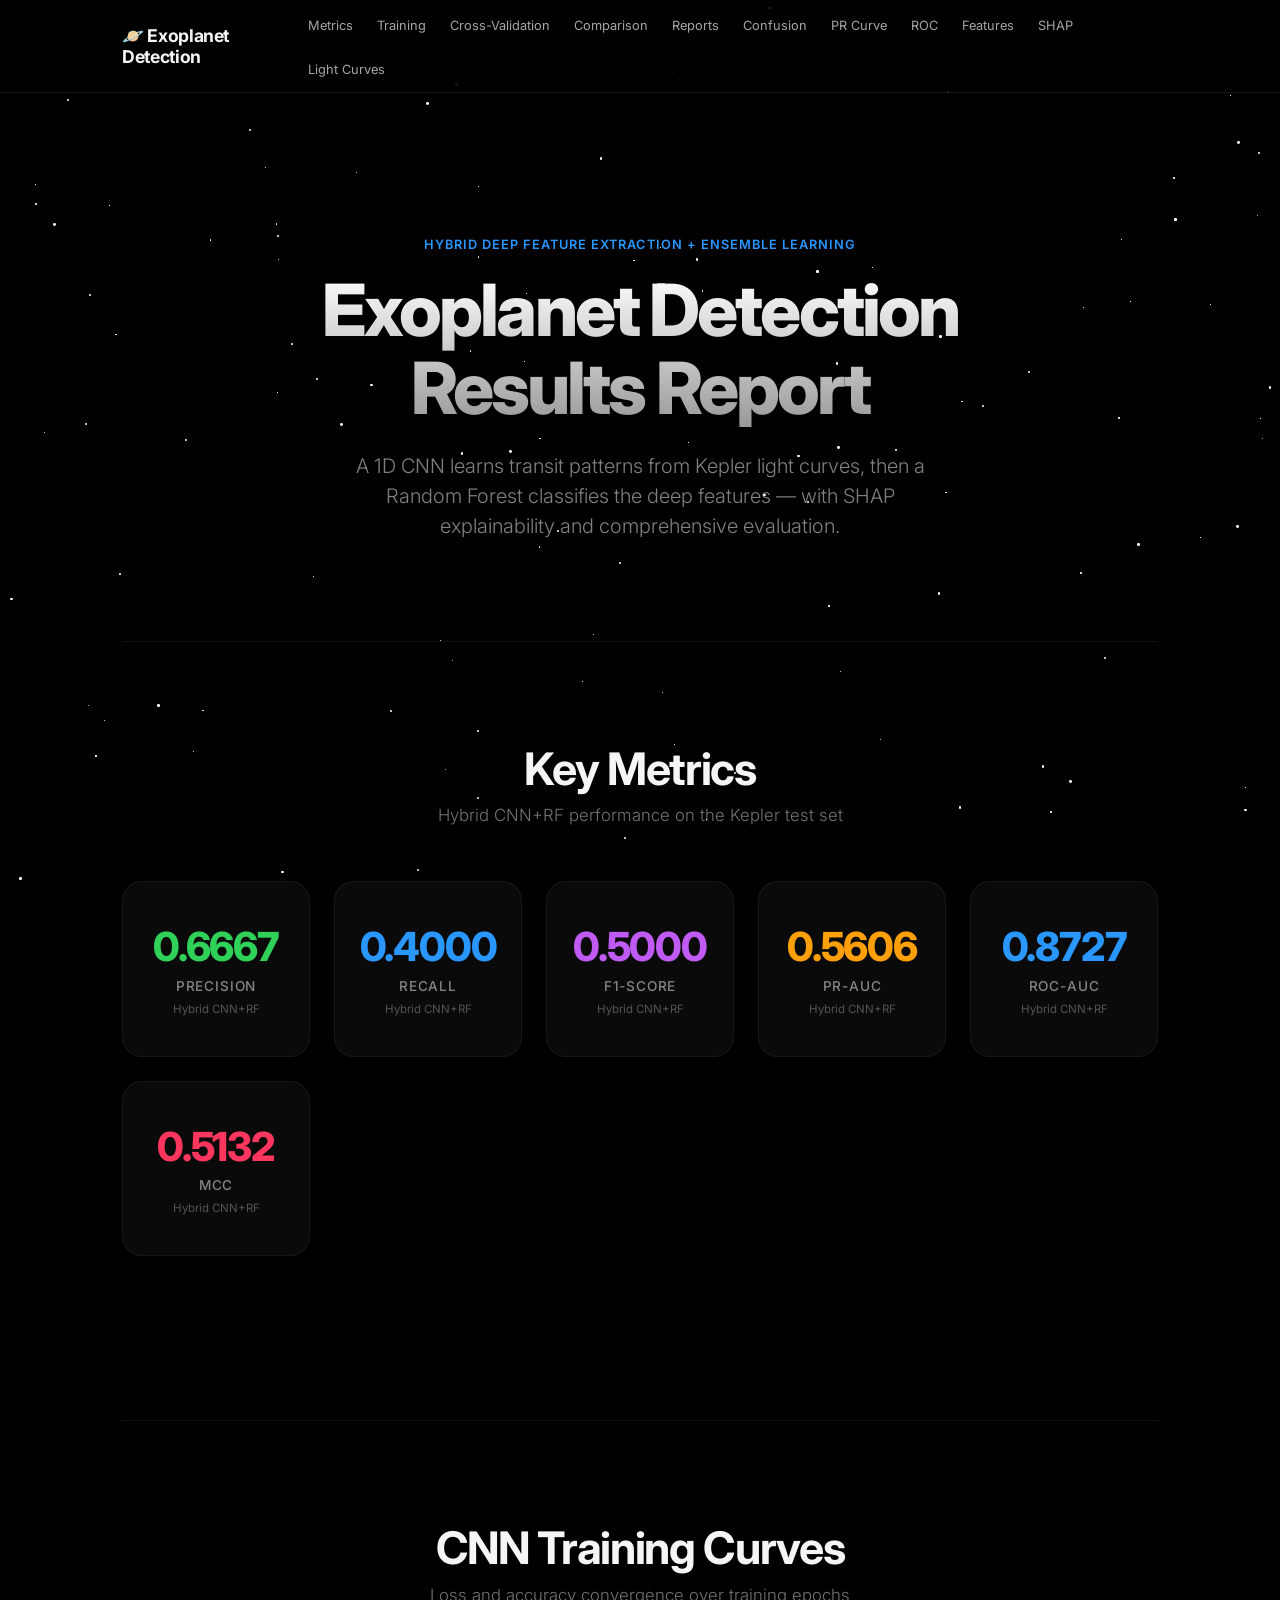
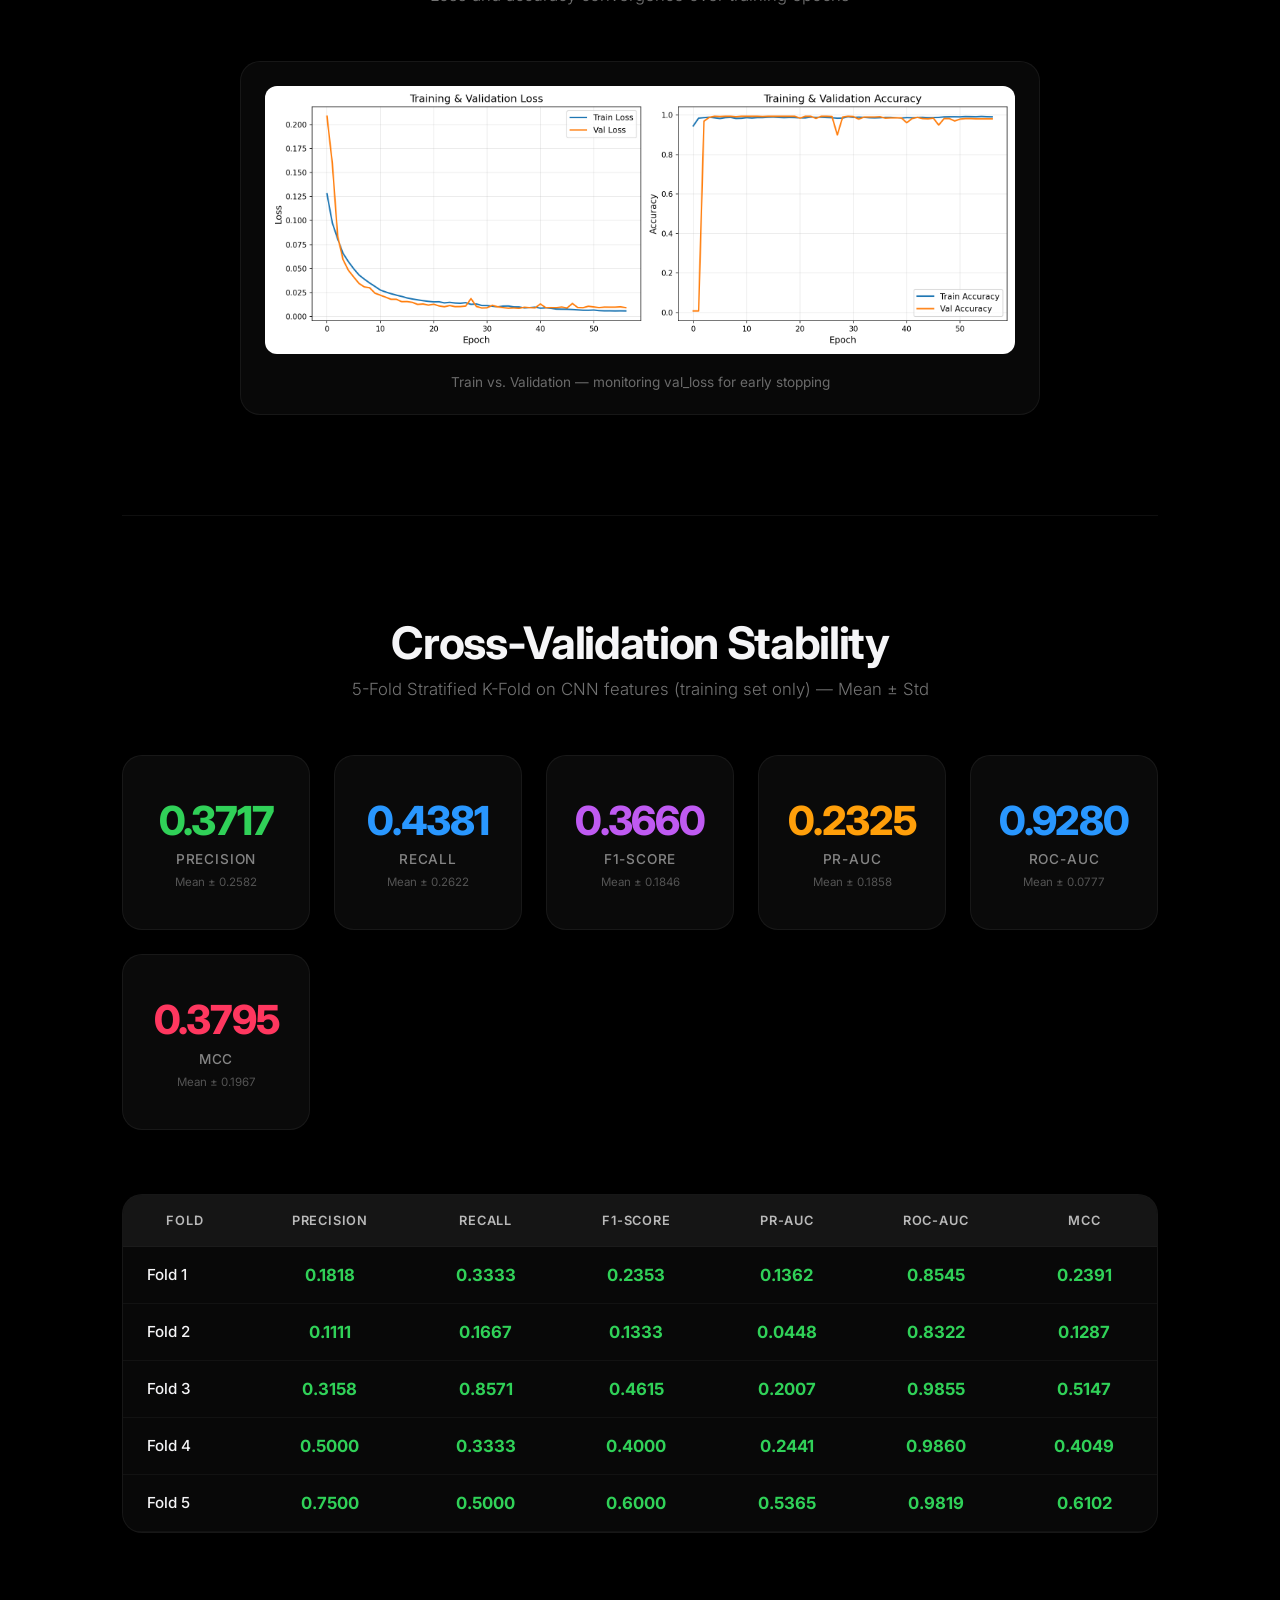
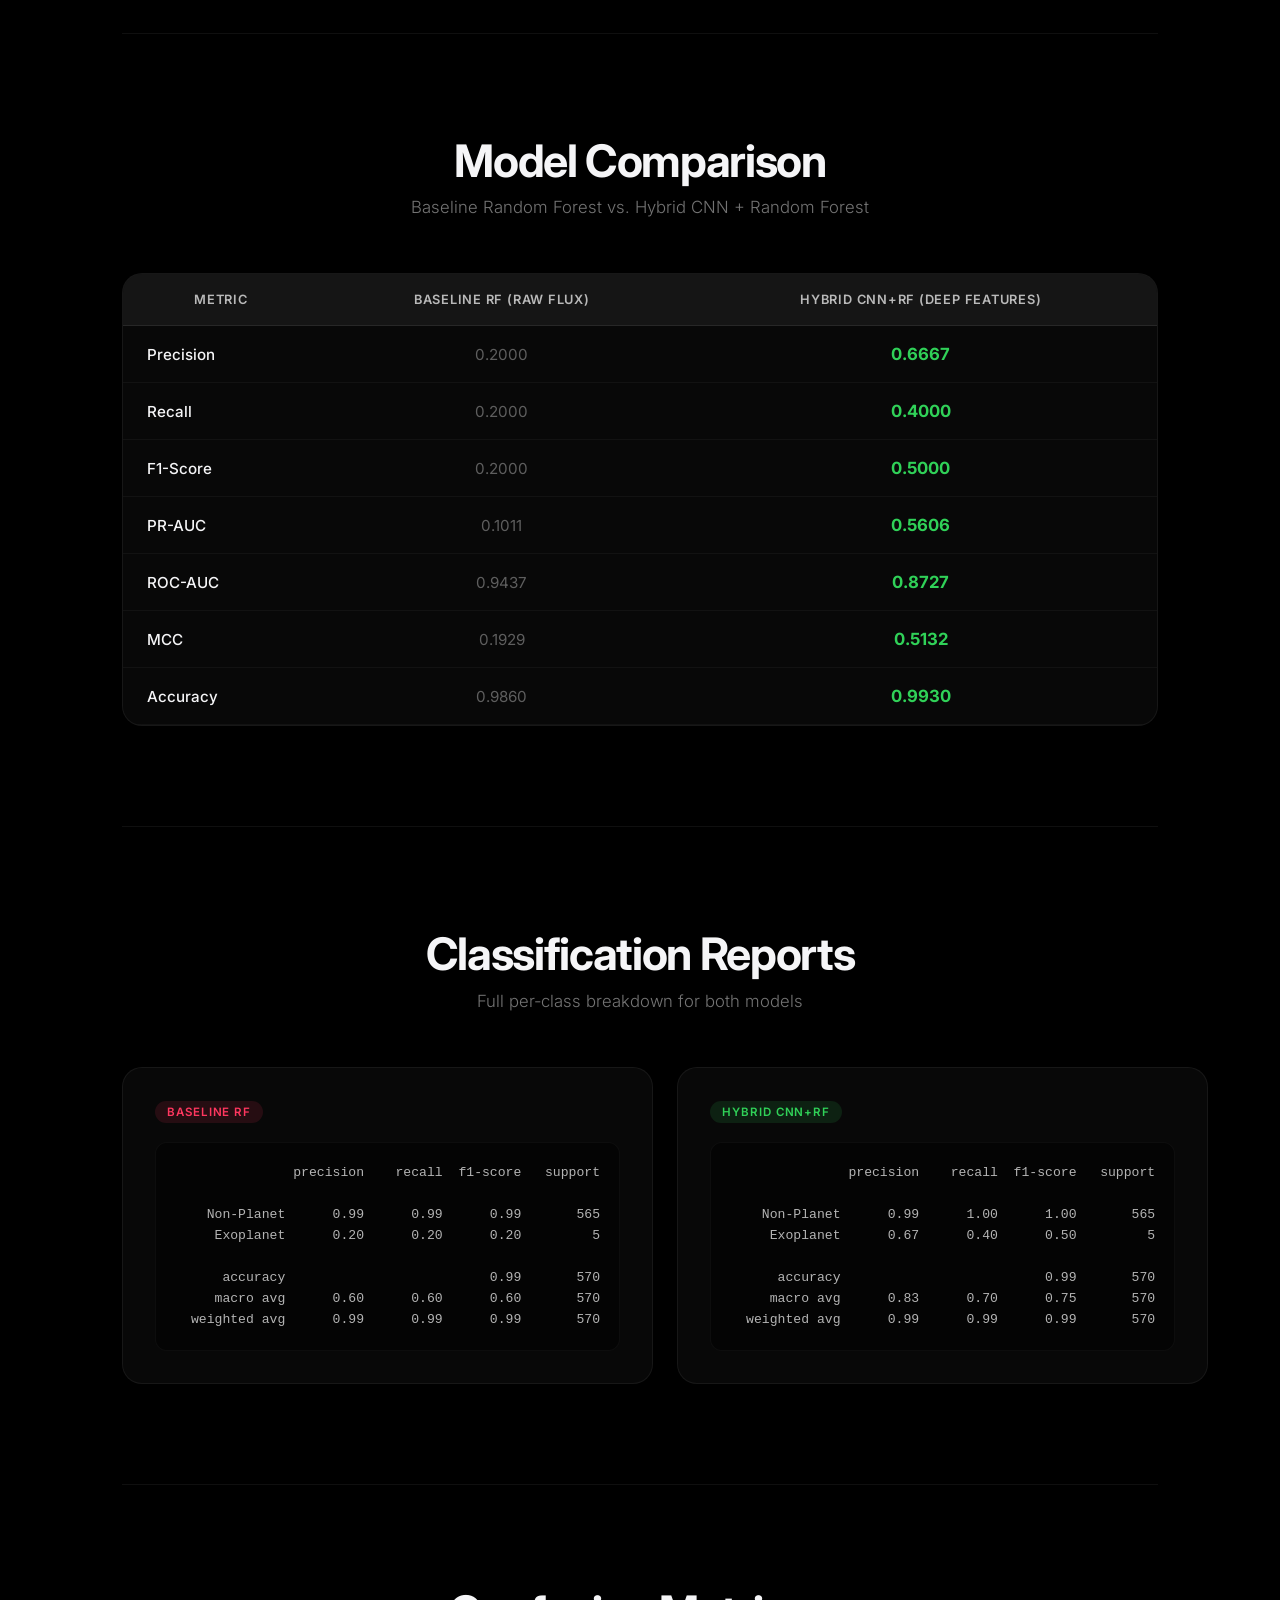
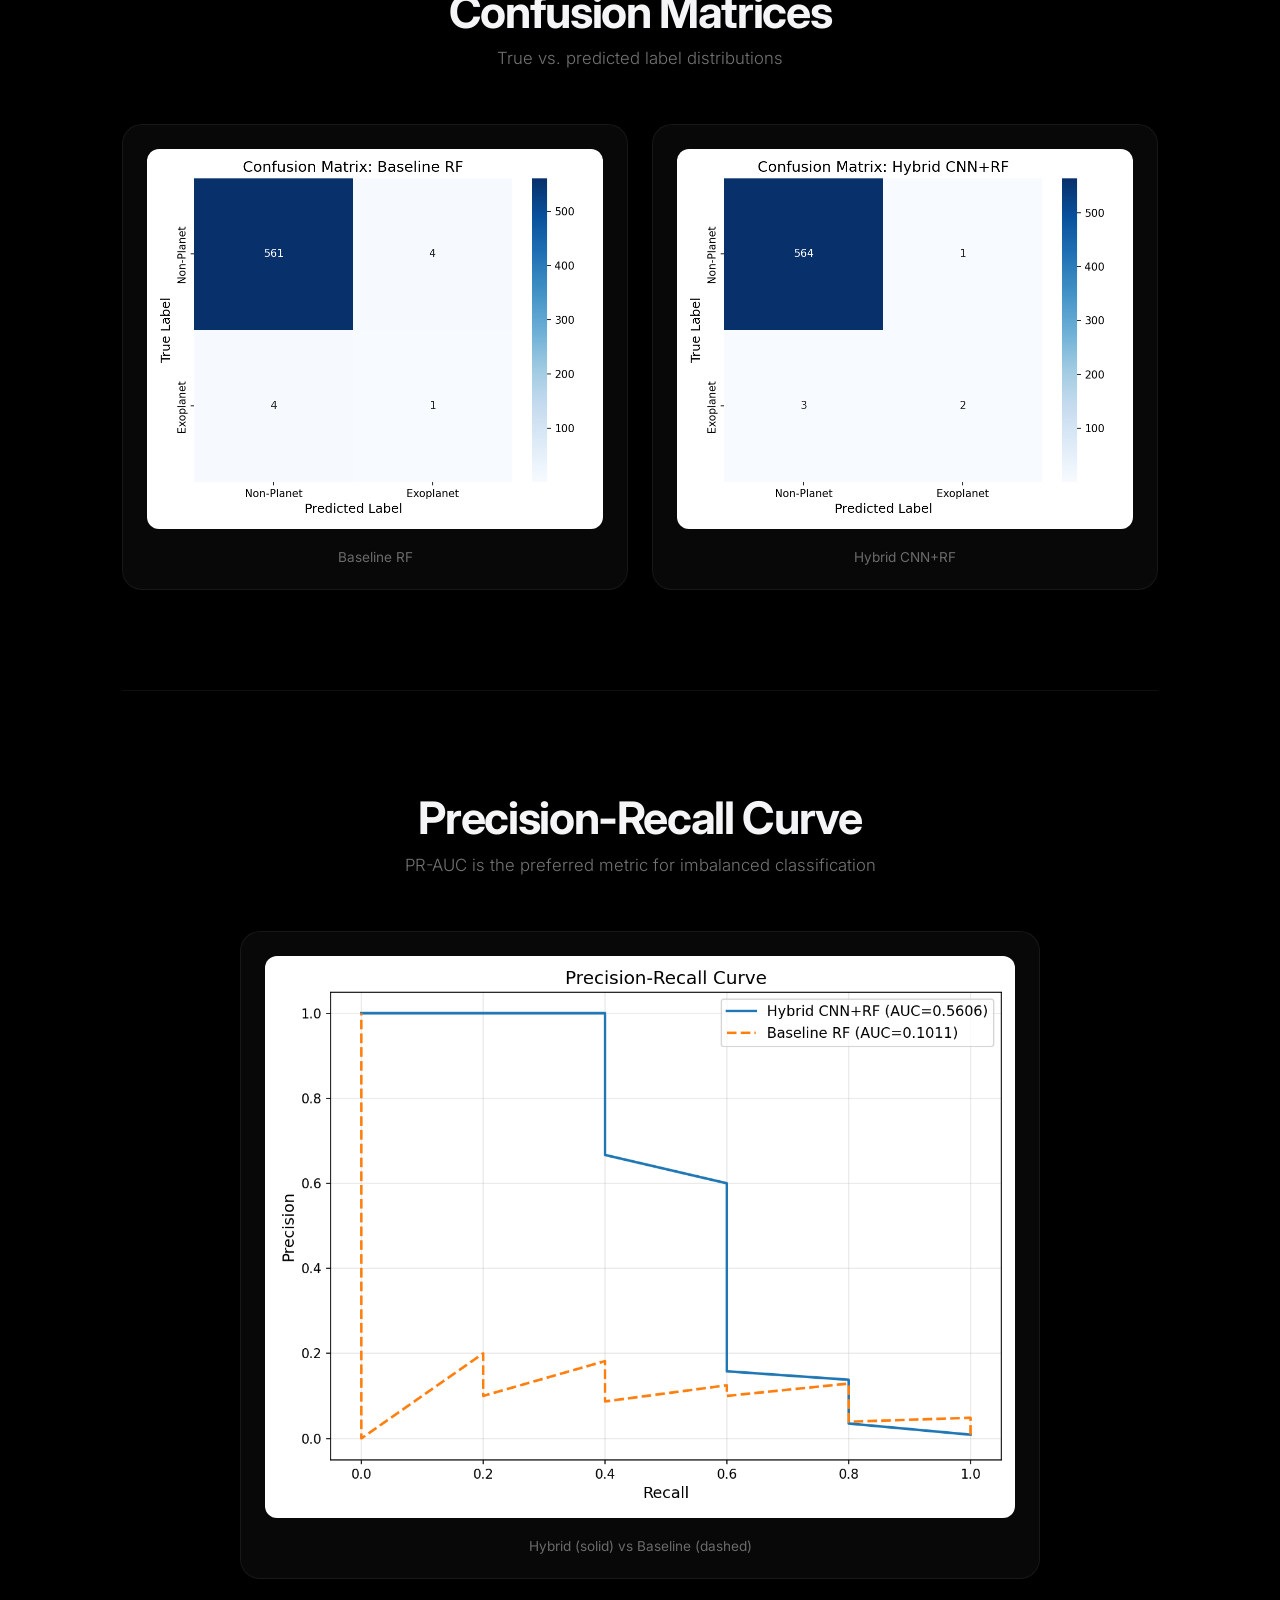
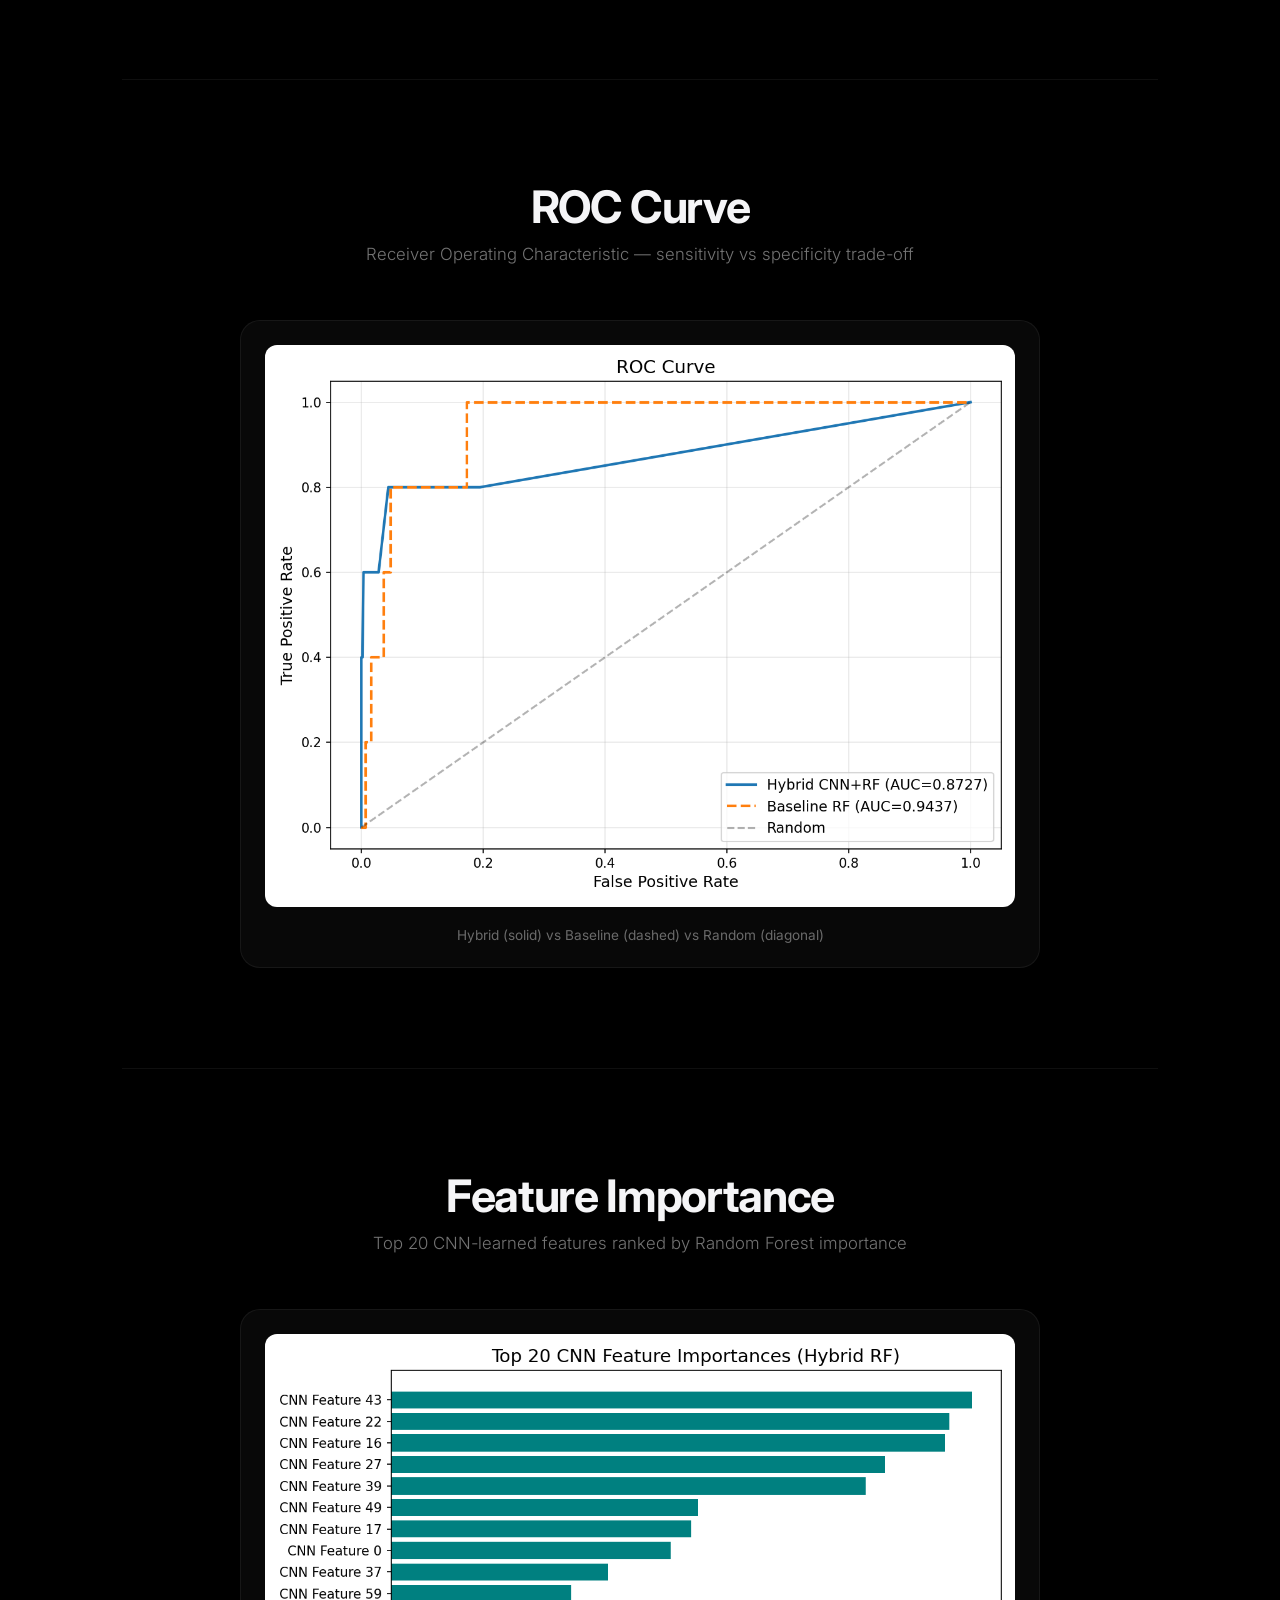
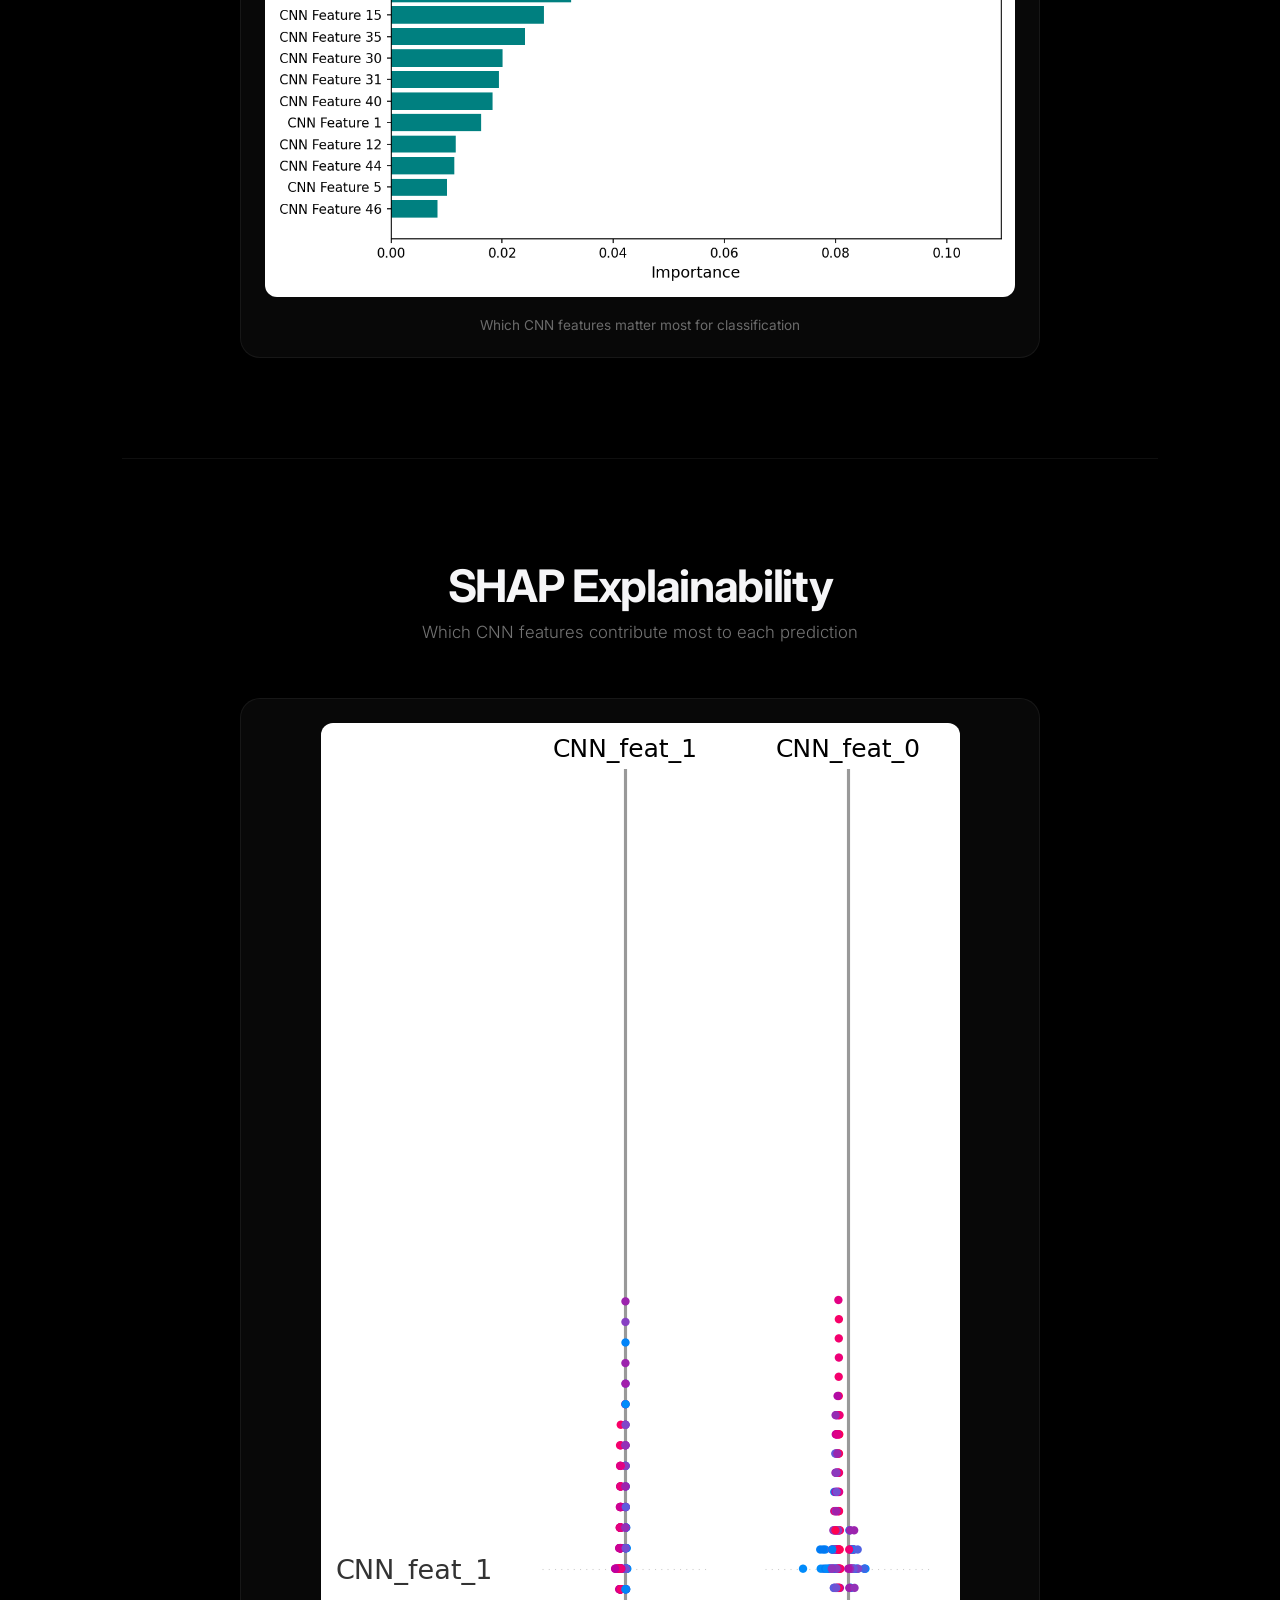
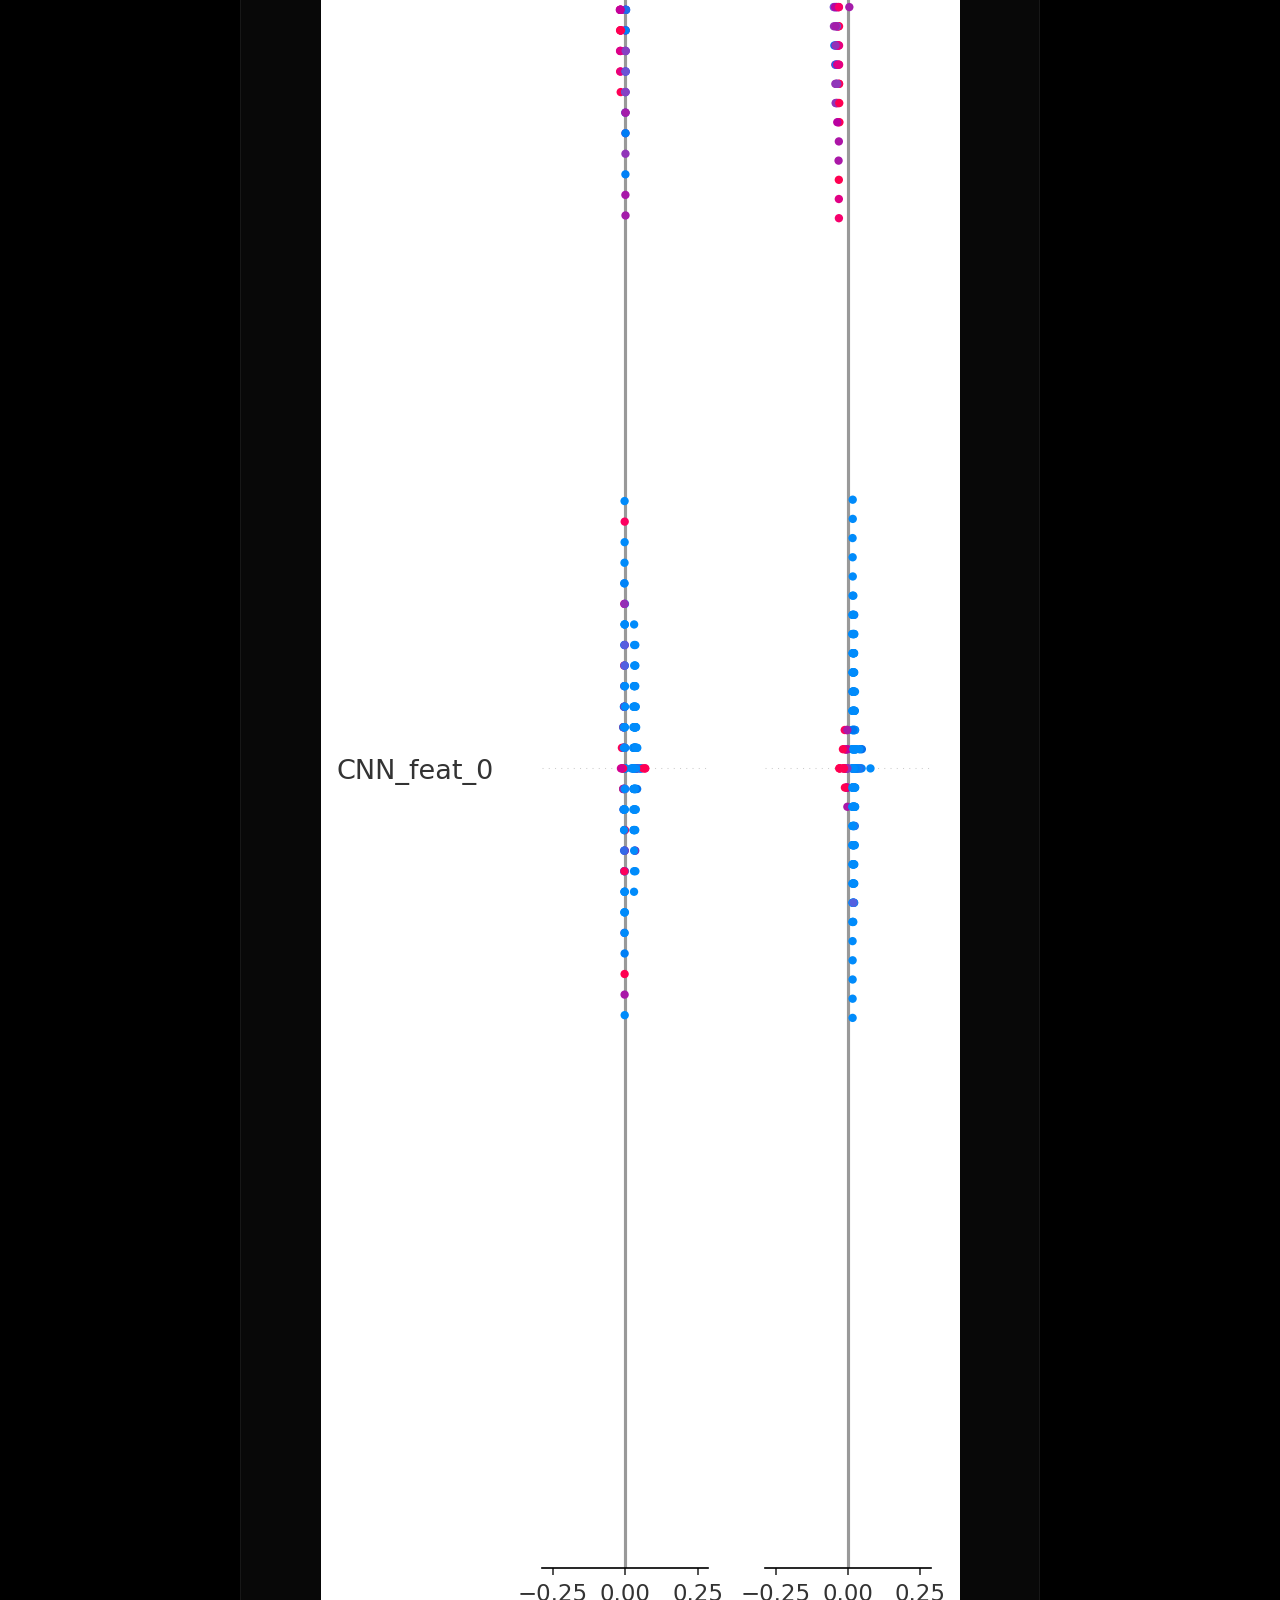
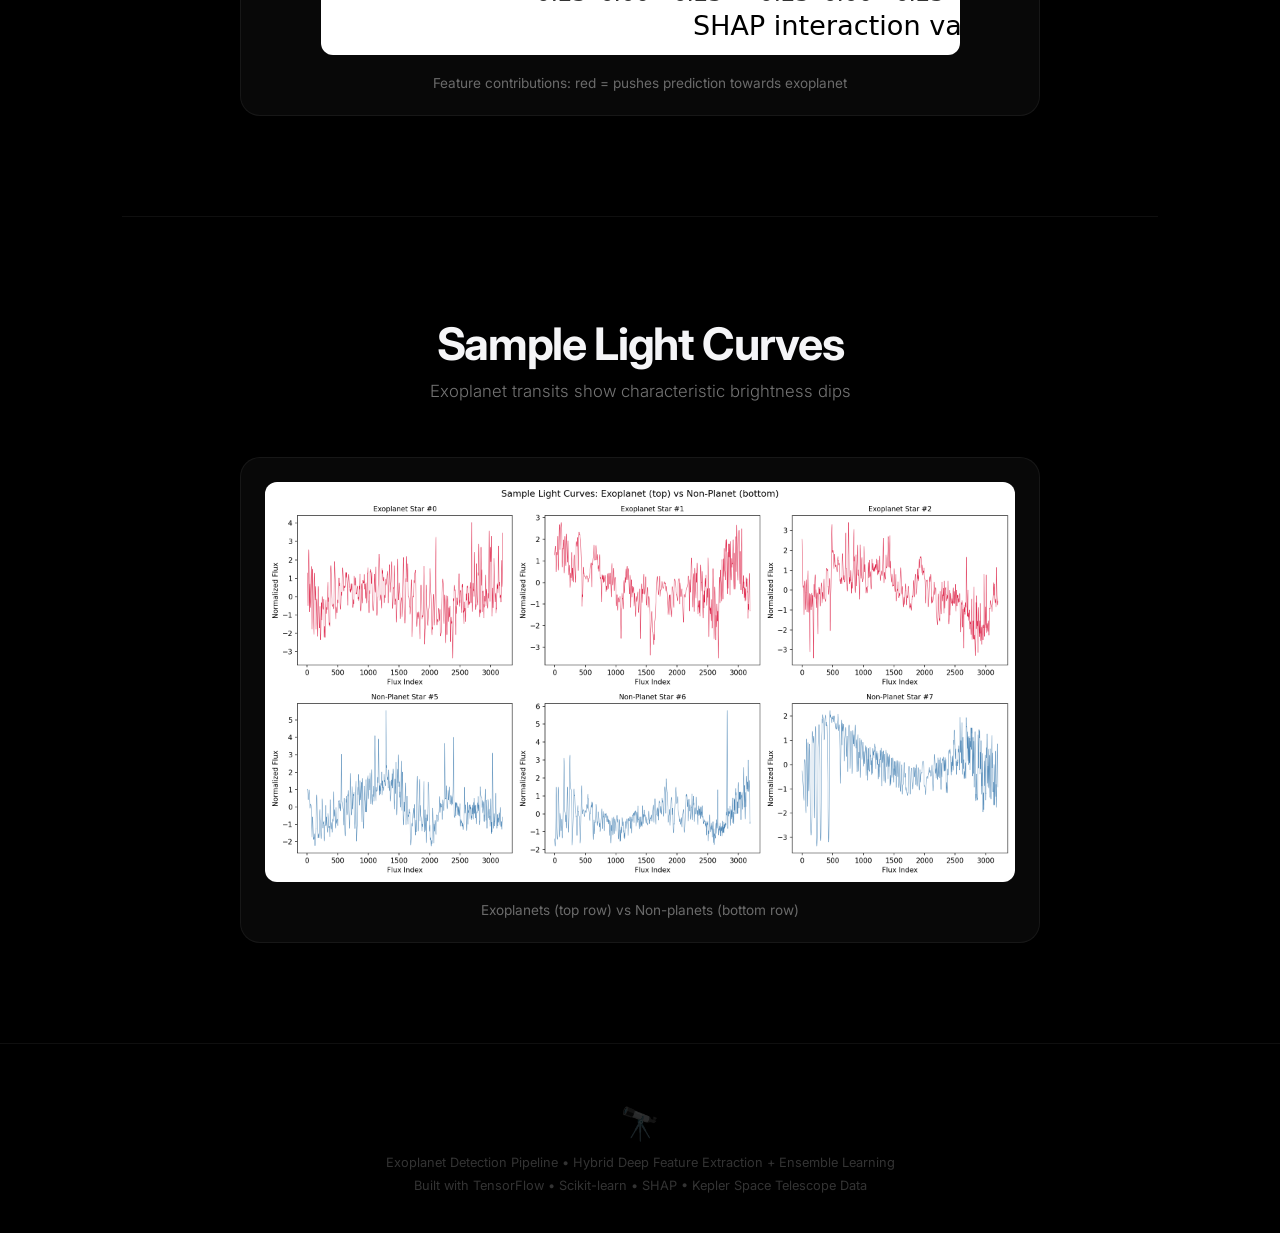
==== commit 585508de: "Working pipline before improvements" ====
--- a/outputs/report.html
+++ b/outputs/report.html
@@ -157,7 +157,7 @@
 
         <section class="section" id="training"><div class="section-title reveal">CNN Training Curves</div><div class="section-subtitle reveal delay-1">Loss and accuracy convergence over training epochs</div><div class="plots single"><div class="plot-card reveal-scale delay-2"><img src="training_curves.png" alt="Training Curves"><p>Train vs. Validation — monitoring val_loss for early stopping</p></div></div></section>
 
-        <section class="section" id="crossval"><div class="section-title reveal">Cross-Validation Stability</div><div class="section-subtitle reveal delay-1">5-Fold Stratified K-Fold on CNN features (training set only) &mdash; Mean &plusmn; Std</div><div class="stats-grid"><div class="stat-card reveal delay-1"><div class="stat-value green">0.3496</div><div class="stat-label">Precision</div><div class="stat-model">Mean &plusmn; 0.2528</div></div><div class="stat-card reveal delay-2"><div class="stat-value">0.4429</div><div class="stat-label">Recall</div><div class="stat-model">Mean &plusmn; 0.2052</div></div><div class="stat-card reveal delay-3"><div class="stat-value purple">0.3653</div><div class="stat-label">F1-Score</div><div class="stat-model">Mean &plusmn; 0.1840</div></div><div class="stat-card reveal delay-4"><div class="stat-value orange">0.2343</div><div class="stat-label">PR-AUC</div><div class="stat-model">Mean &plusmn; 0.1825</div></div><div class="stat-card reveal delay-5"><div class="stat-value">0.9372</div><div class="stat-label">ROC-AUC</div><div class="stat-model">Mean &plusmn; 0.0636</div></div><div class="stat-card reveal delay-1"><div class="stat-value pink">0.3747</div><div class="stat-label">MCC</div><div class="stat-model">Mean &plusmn; 0.1900</div></div></div><div class="table-card reveal delay-3"><table><thead><tr><th>Fold</th><th>Precision</th><th>Recall</th><th>F1-Score</th><th>PR-AUC</th><th>ROC-AUC</th><th>MCC</th></tr></thead><tbody><tr><td>Fold 1</td><td class="highlight">0.1667</td><td class="highlight">0.3333</td><td class="highlight">0.2222</td><td class="highlight">0.1438</td><td class="highlight">0.8852</td><td class="highlight">0.2283</td></tr><tr><td>Fold 2</td><td class="highlight">0.1250</td><td class="highlight">0.1667</td><td class="highlight">0.1429</td><td class="highlight">0.0535</td><td class="highlight">0.8524</td><td class="highlight">0.1374</td></tr><tr><td>Fold 3</td><td class="highlight">0.2778</td><td class="highlight">0.7143</td><td class="highlight">0.4000</td><td class="highlight">0.2049</td><td class="highlight">0.9840</td><td class="highlight">0.4388</td></tr><tr><td>Fold 4</td><td class="highlight">0.4286</td><td class="highlight">0.5000</td><td class="highlight">0.4615</td><td class="highlight">0.2325</td><td class="highlight">0.9858</td><td class="highlight">0.4589</td></tr><tr><td>Fold 5</td><td class="highlight">0.7500</td><td class="highlight">0.5000</td><td class="highlight">0.6000</td><td class="highlight">0.5367</td><td class="highlight">0.9788</td><td class="highlight">0.6102</td></tr></tbody></table></div></section>
+        <section class="section" id="crossval"><div class="section-title reveal">Cross-Validation Stability</div><div class="section-subtitle reveal delay-1">5-Fold Stratified K-Fold on CNN features (training set only) &mdash; Mean &plusmn; Std</div><div class="stats-grid"><div class="stat-card reveal delay-1"><div class="stat-value green">0.3717</div><div class="stat-label">Precision</div><div class="stat-model">Mean &plusmn; 0.2582</div></div><div class="stat-card reveal delay-2"><div class="stat-value">0.4381</div><div class="stat-label">Recall</div><div class="stat-model">Mean &plusmn; 0.2622</div></div><div class="stat-card reveal delay-3"><div class="stat-value purple">0.3660</div><div class="stat-label">F1-Score</div><div class="stat-model">Mean &plusmn; 0.1846</div></div><div class="stat-card reveal delay-4"><div class="stat-value orange">0.2325</div><div class="stat-label">PR-AUC</div><div class="stat-model">Mean &plusmn; 0.1858</div></div><div class="stat-card reveal delay-5"><div class="stat-value">0.9280</div><div class="stat-label">ROC-AUC</div><div class="stat-model">Mean &plusmn; 0.0777</div></div><div class="stat-card reveal delay-1"><div class="stat-value pink">0.3795</div><div class="stat-label">MCC</div><div class="stat-model">Mean &plusmn; 0.1967</div></div></div><div class="table-card reveal delay-3"><table><thead><tr><th>Fold</th><th>Precision</th><th>Recall</th><th>F1-Score</th><th>PR-AUC</th><th>ROC-AUC</th><th>MCC</th></tr></thead><tbody><tr><td>Fold 1</td><td class="highlight">0.1818</td><td class="highlight">0.3333</td><td class="highlight">0.2353</td><td class="highlight">0.1362</td><td class="highlight">0.8545</td><td class="highlight">0.2391</td></tr><tr><td>Fold 2</td><td class="highlight">0.1111</td><td class="highlight">0.1667</td><td class="highlight">0.1333</td><td class="highlight">0.0448</td><td class="highlight">0.8322</td><td class="highlight">0.1287</td></tr><tr><td>Fold 3</td><td class="highlight">0.3158</td><td class="highlight">0.8571</td><td class="highlight">0.4615</td><td class="highlight">0.2007</td><td class="highlight">0.9855</td><td class="highlight">0.5147</td></tr><tr><td>Fold 4</td><td class="highlight">0.5000</td><td class="highlight">0.3333</td><td class="highlight">0.4000</td><td class="highlight">0.2441</td><td class="highlight">0.9860</td><td class="highlight">0.4049</td></tr><tr><td>Fold 5</td><td class="highlight">0.7500</td><td class="highlight">0.5000</td><td class="highlight">0.6000</td><td class="highlight">0.5365</td><td class="highlight">0.9819</td><td class="highlight">0.6102</td></tr></tbody></table></div></section>
 
         <!-- COMPARISON TABLE -->
         <section class="section" id="comparison">
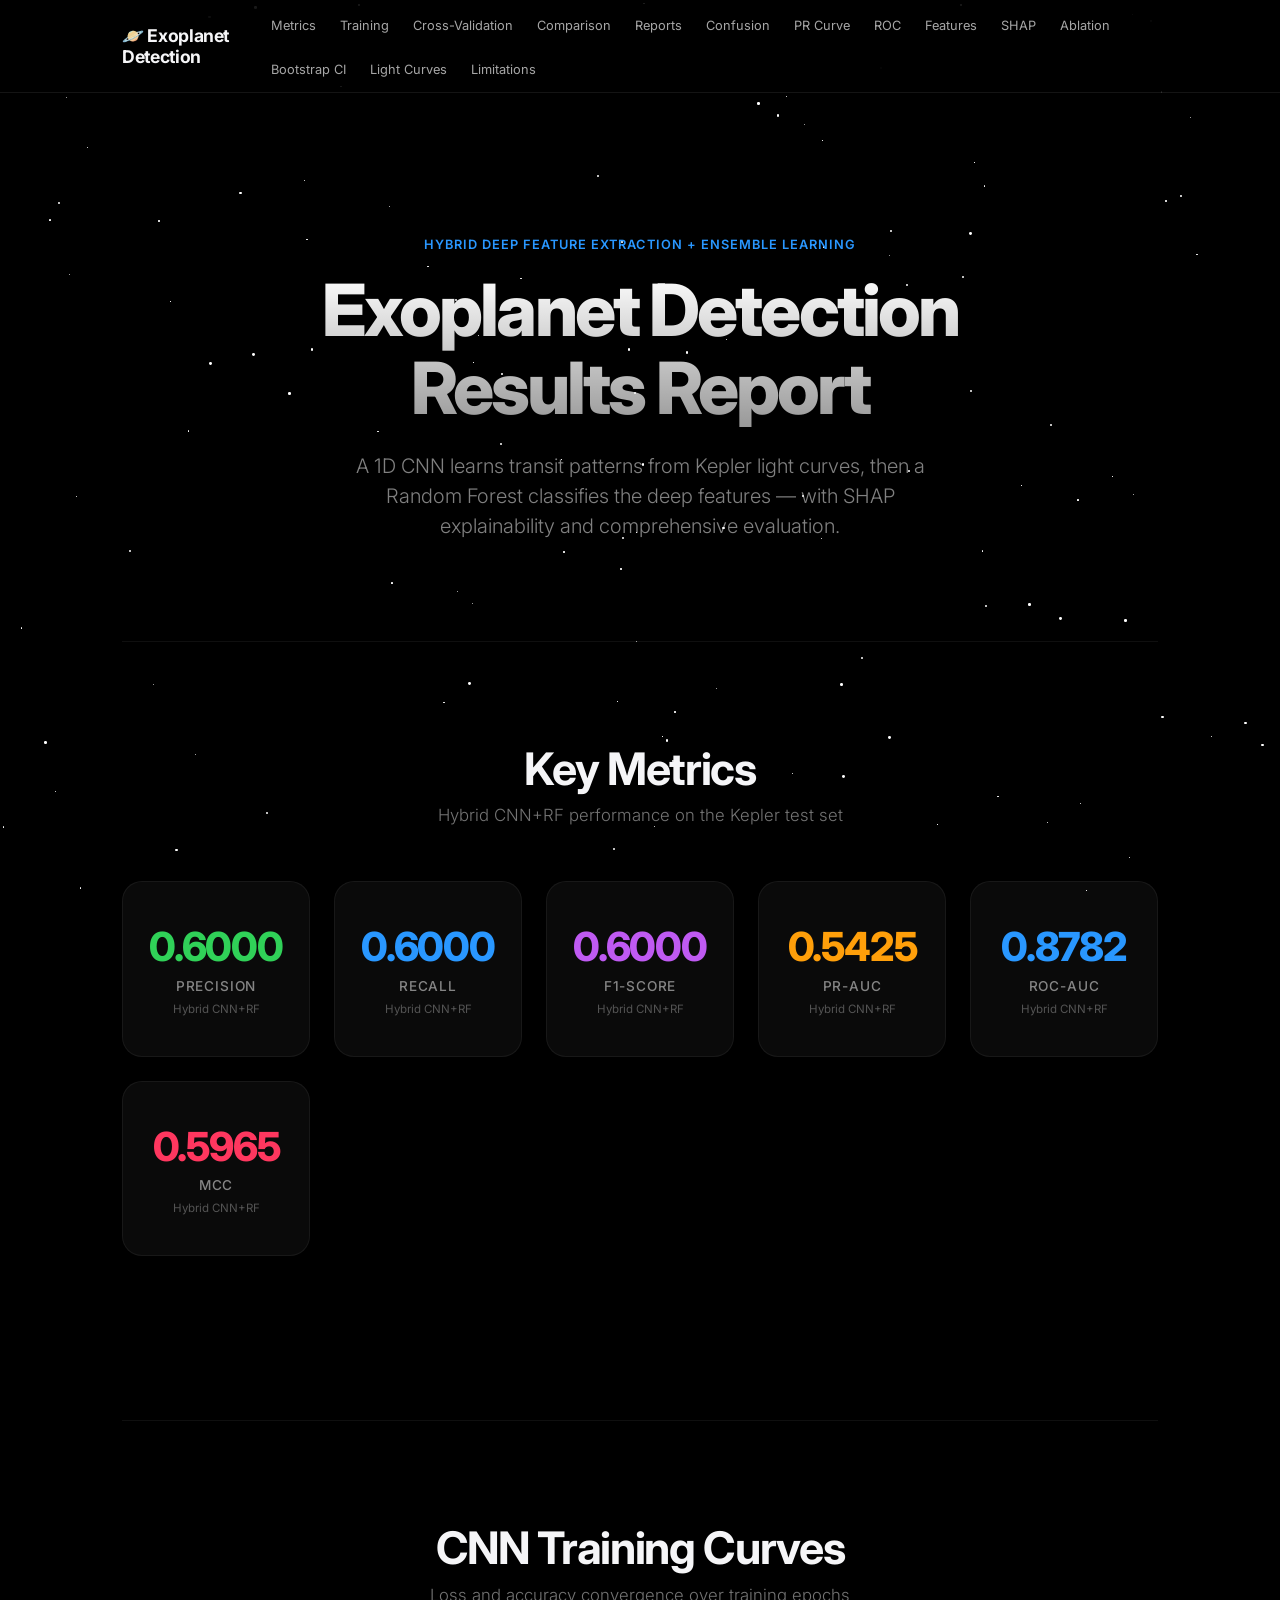
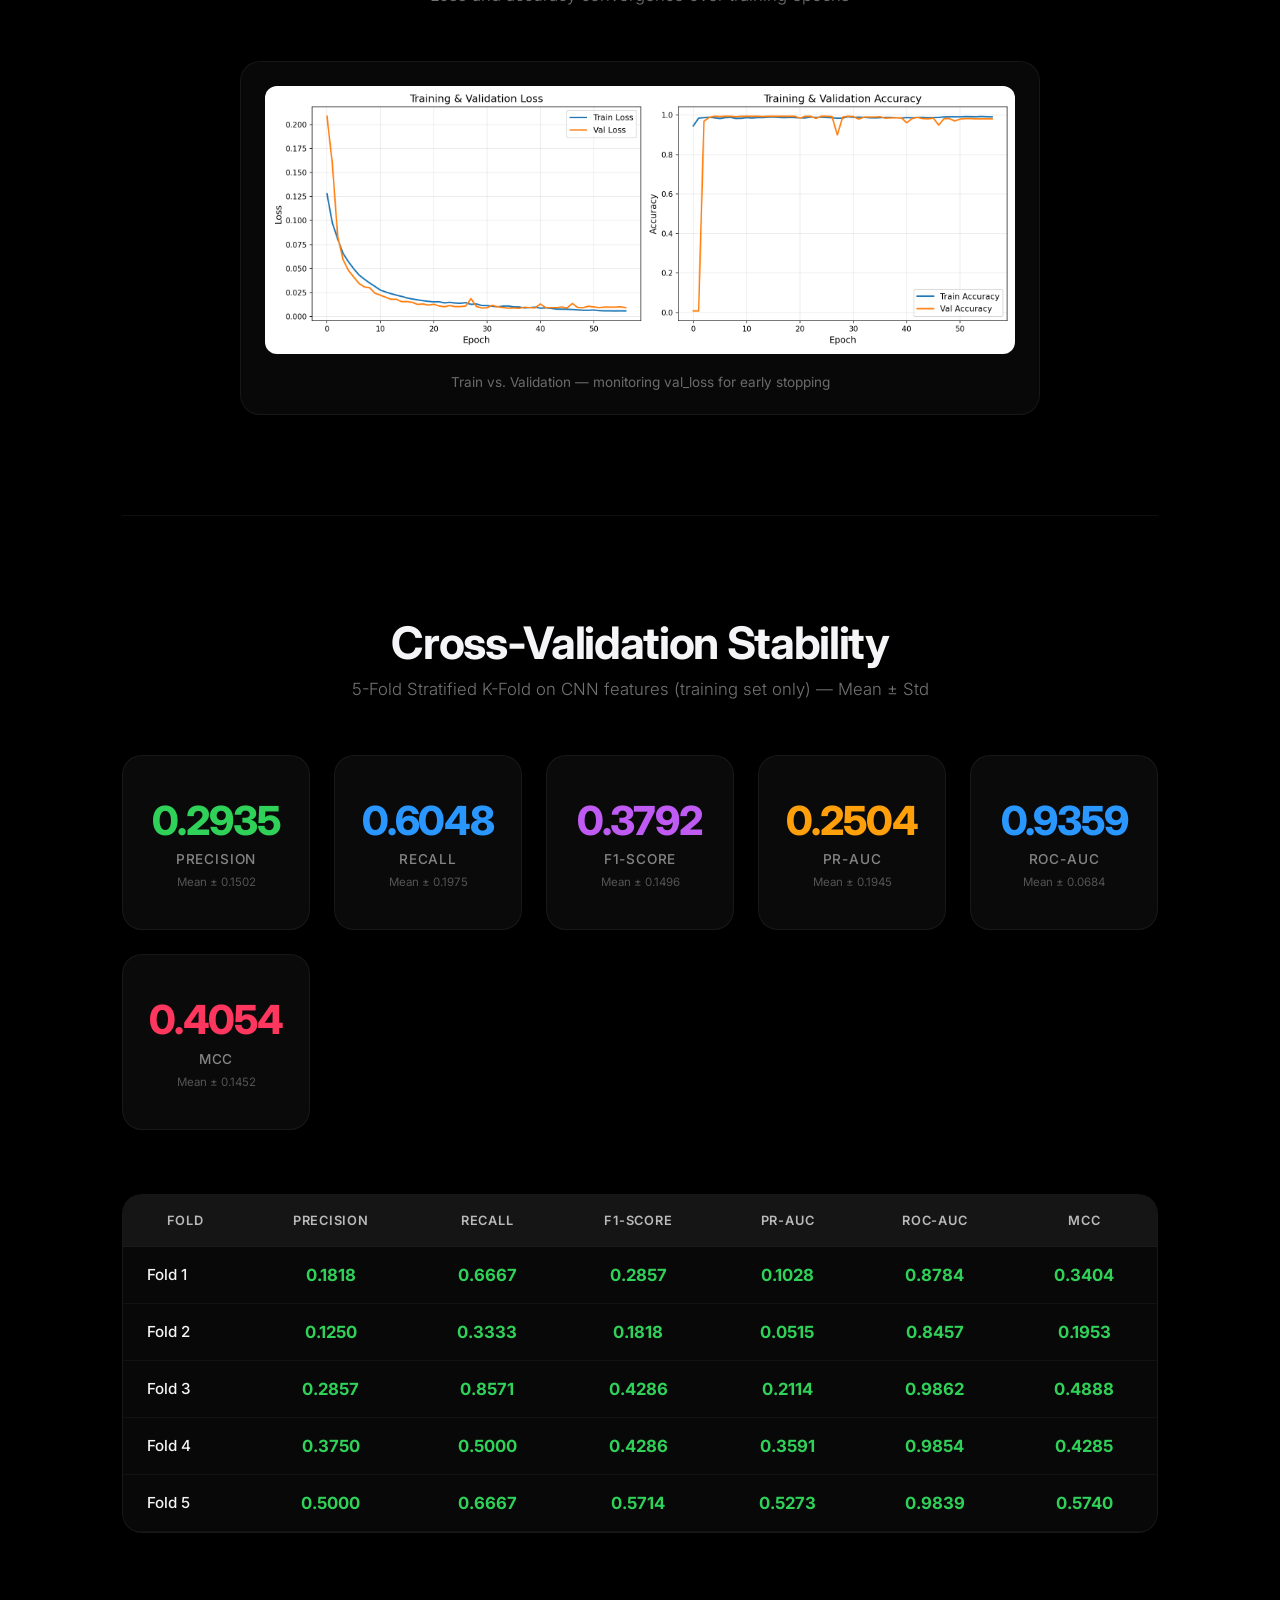
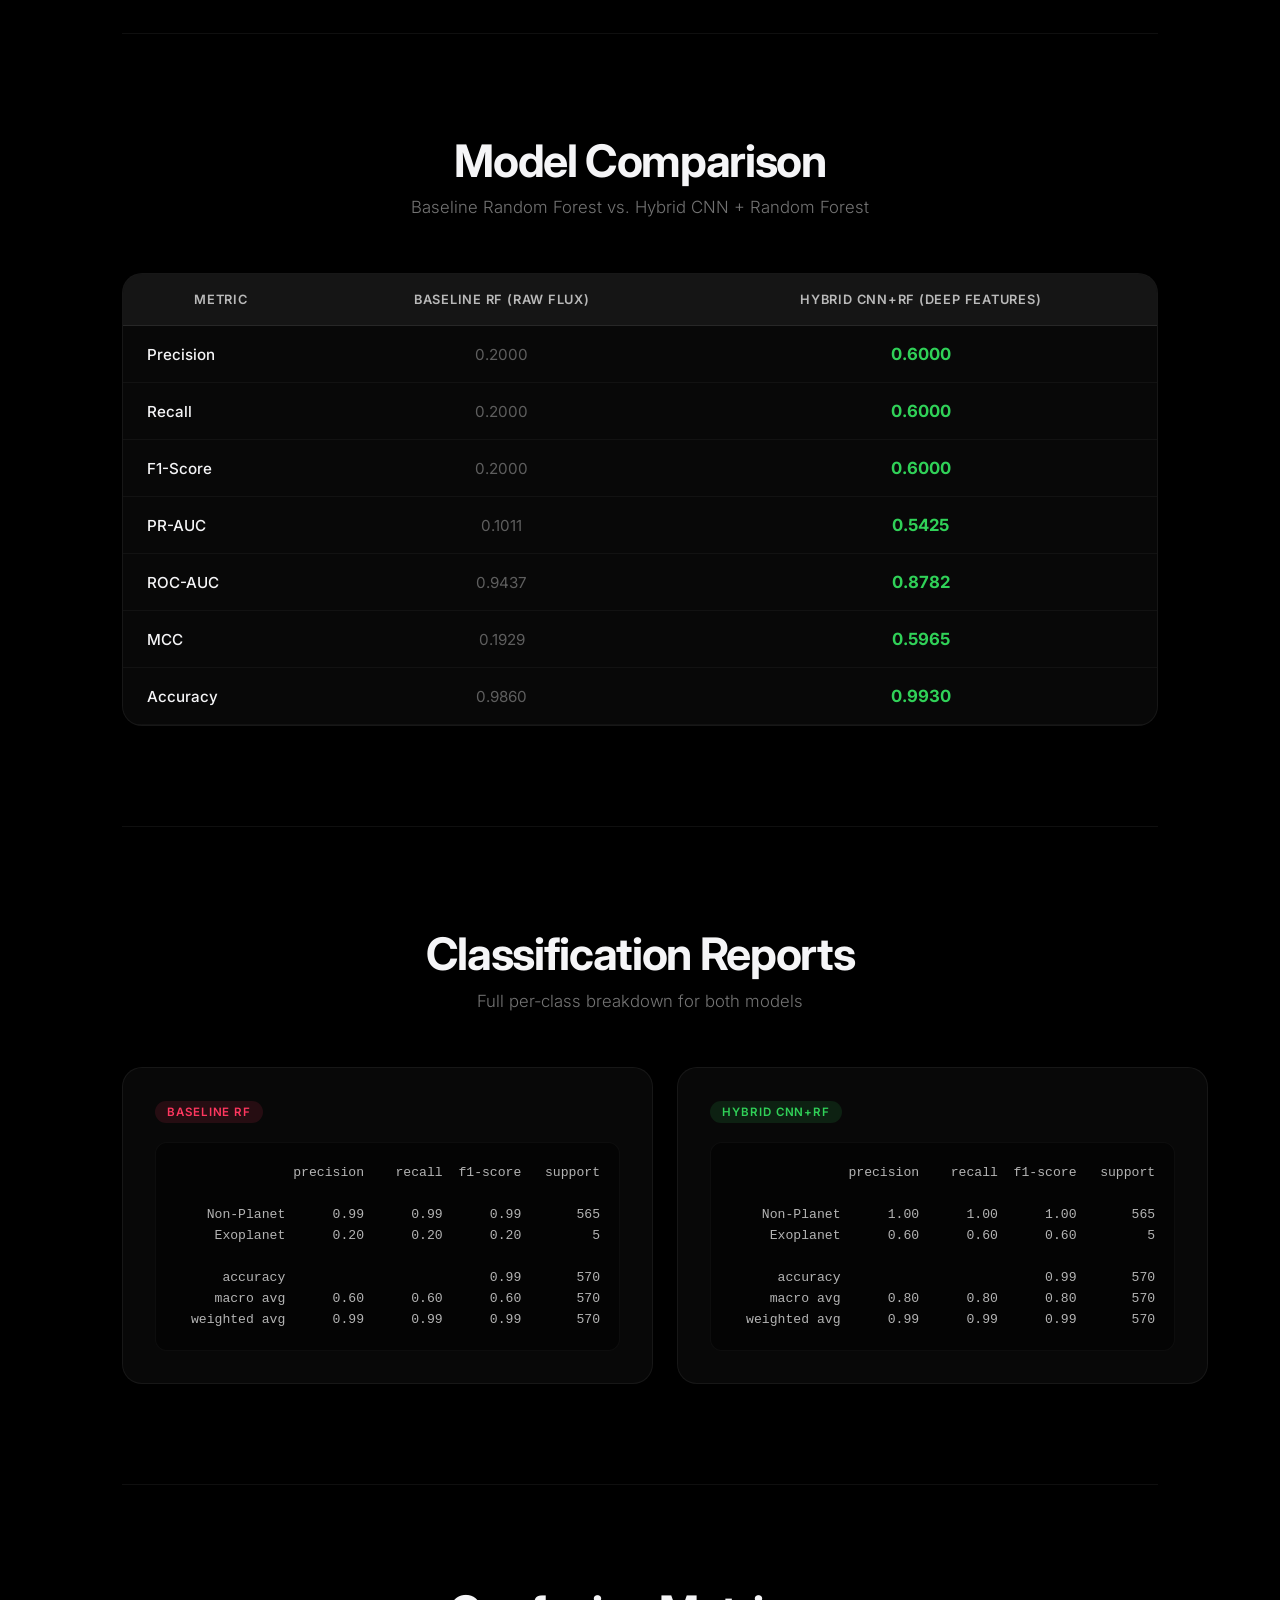
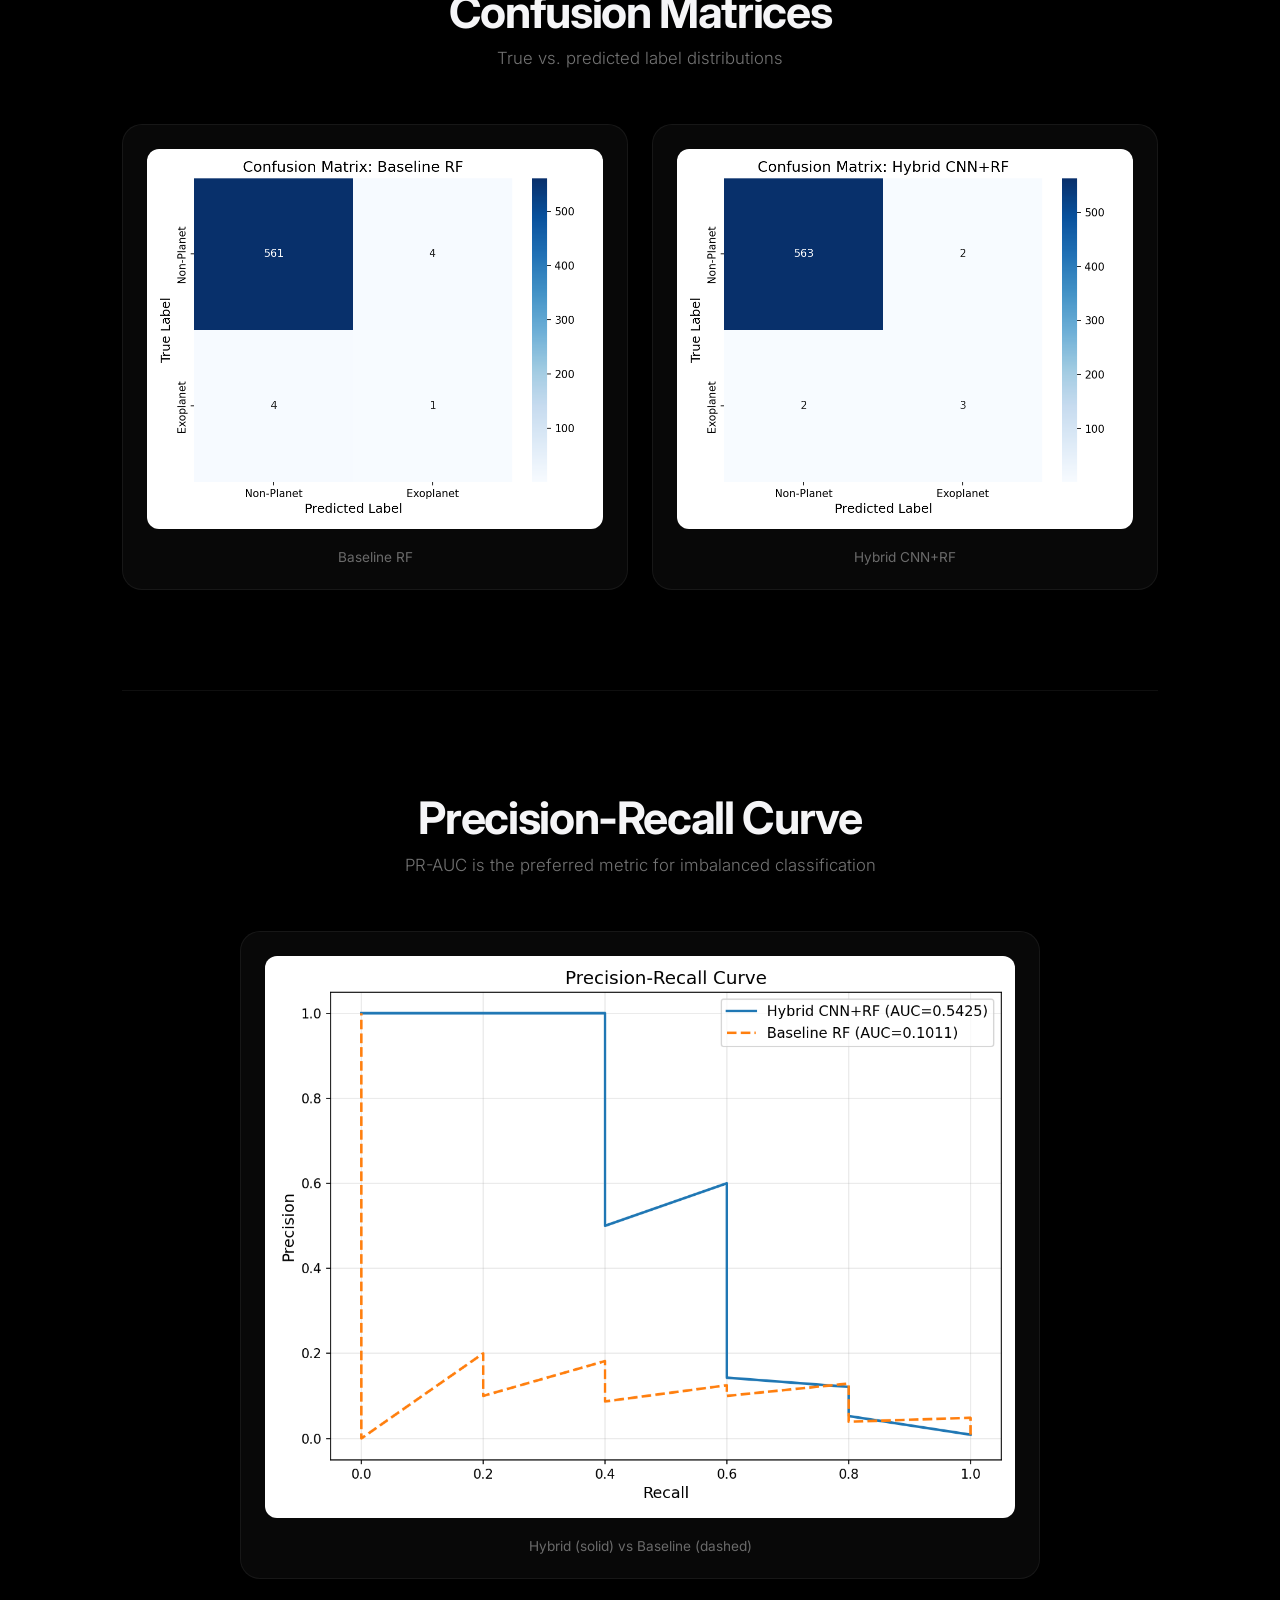
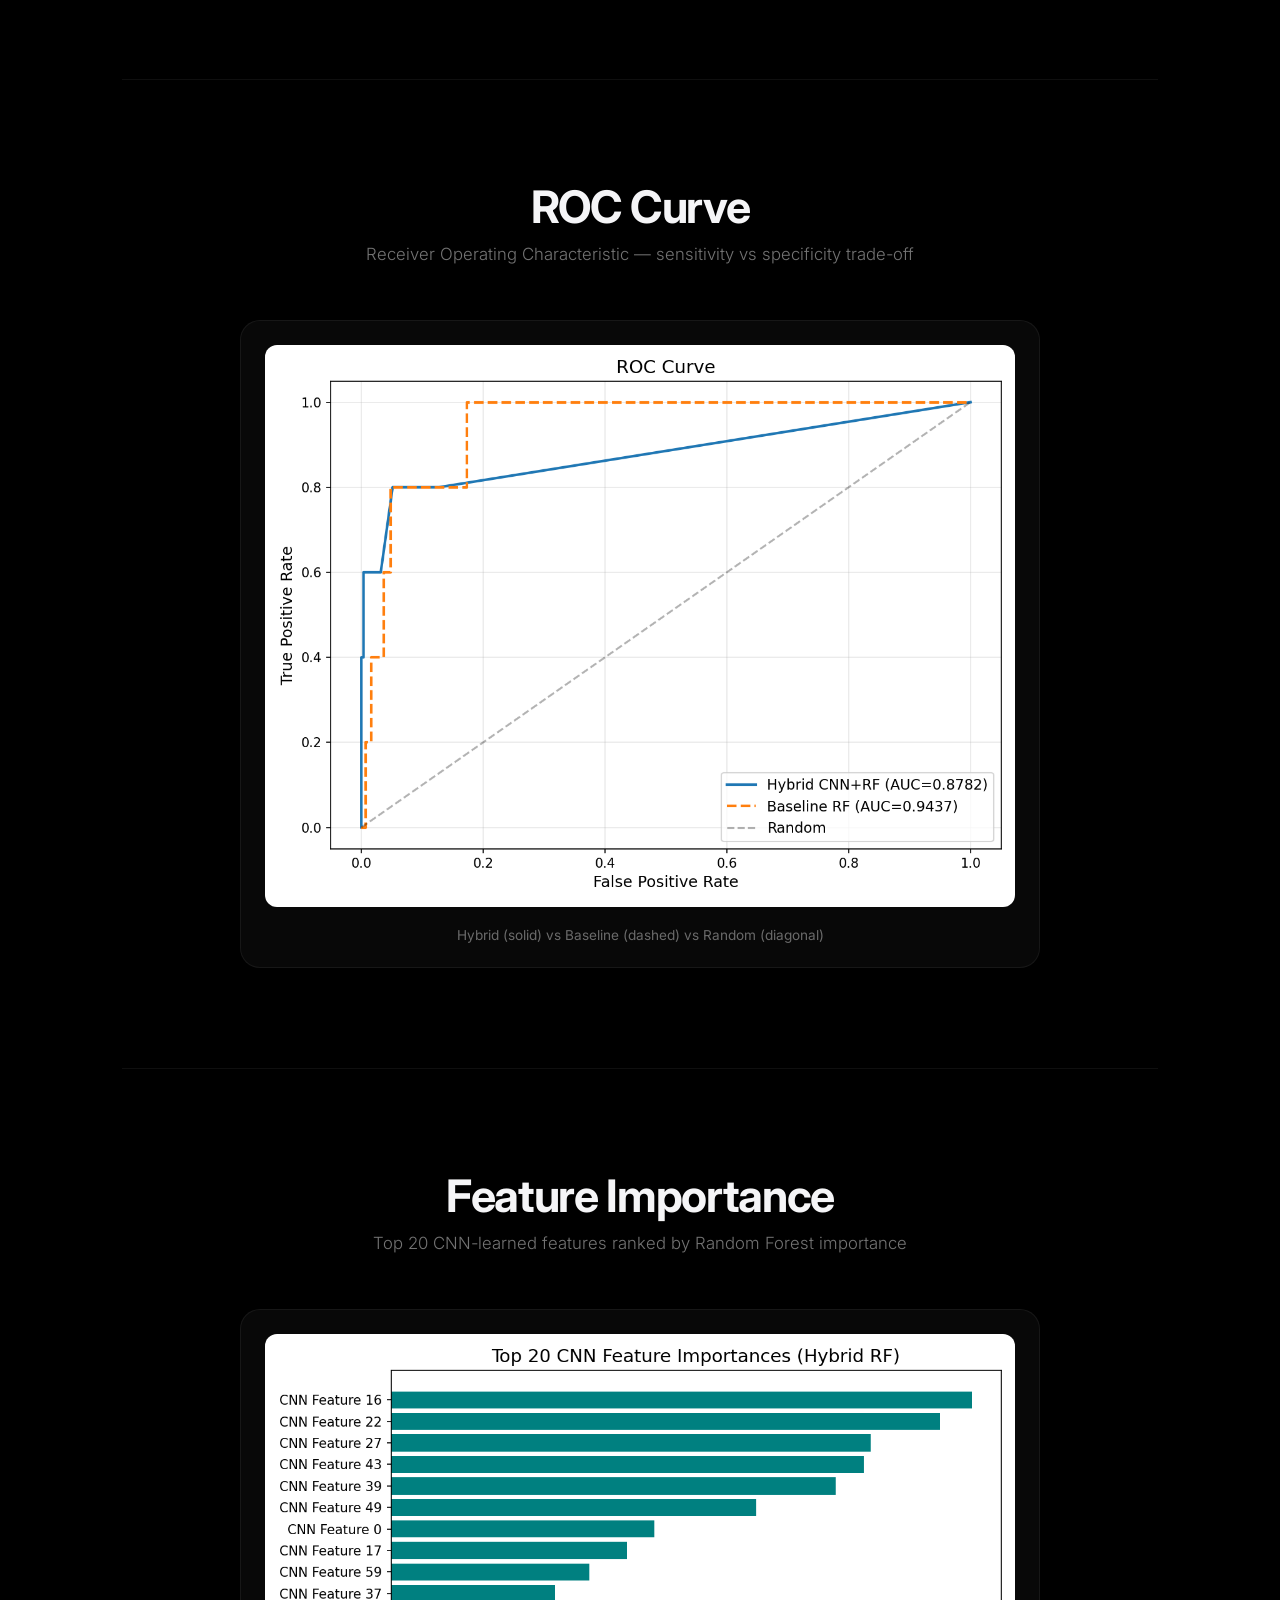
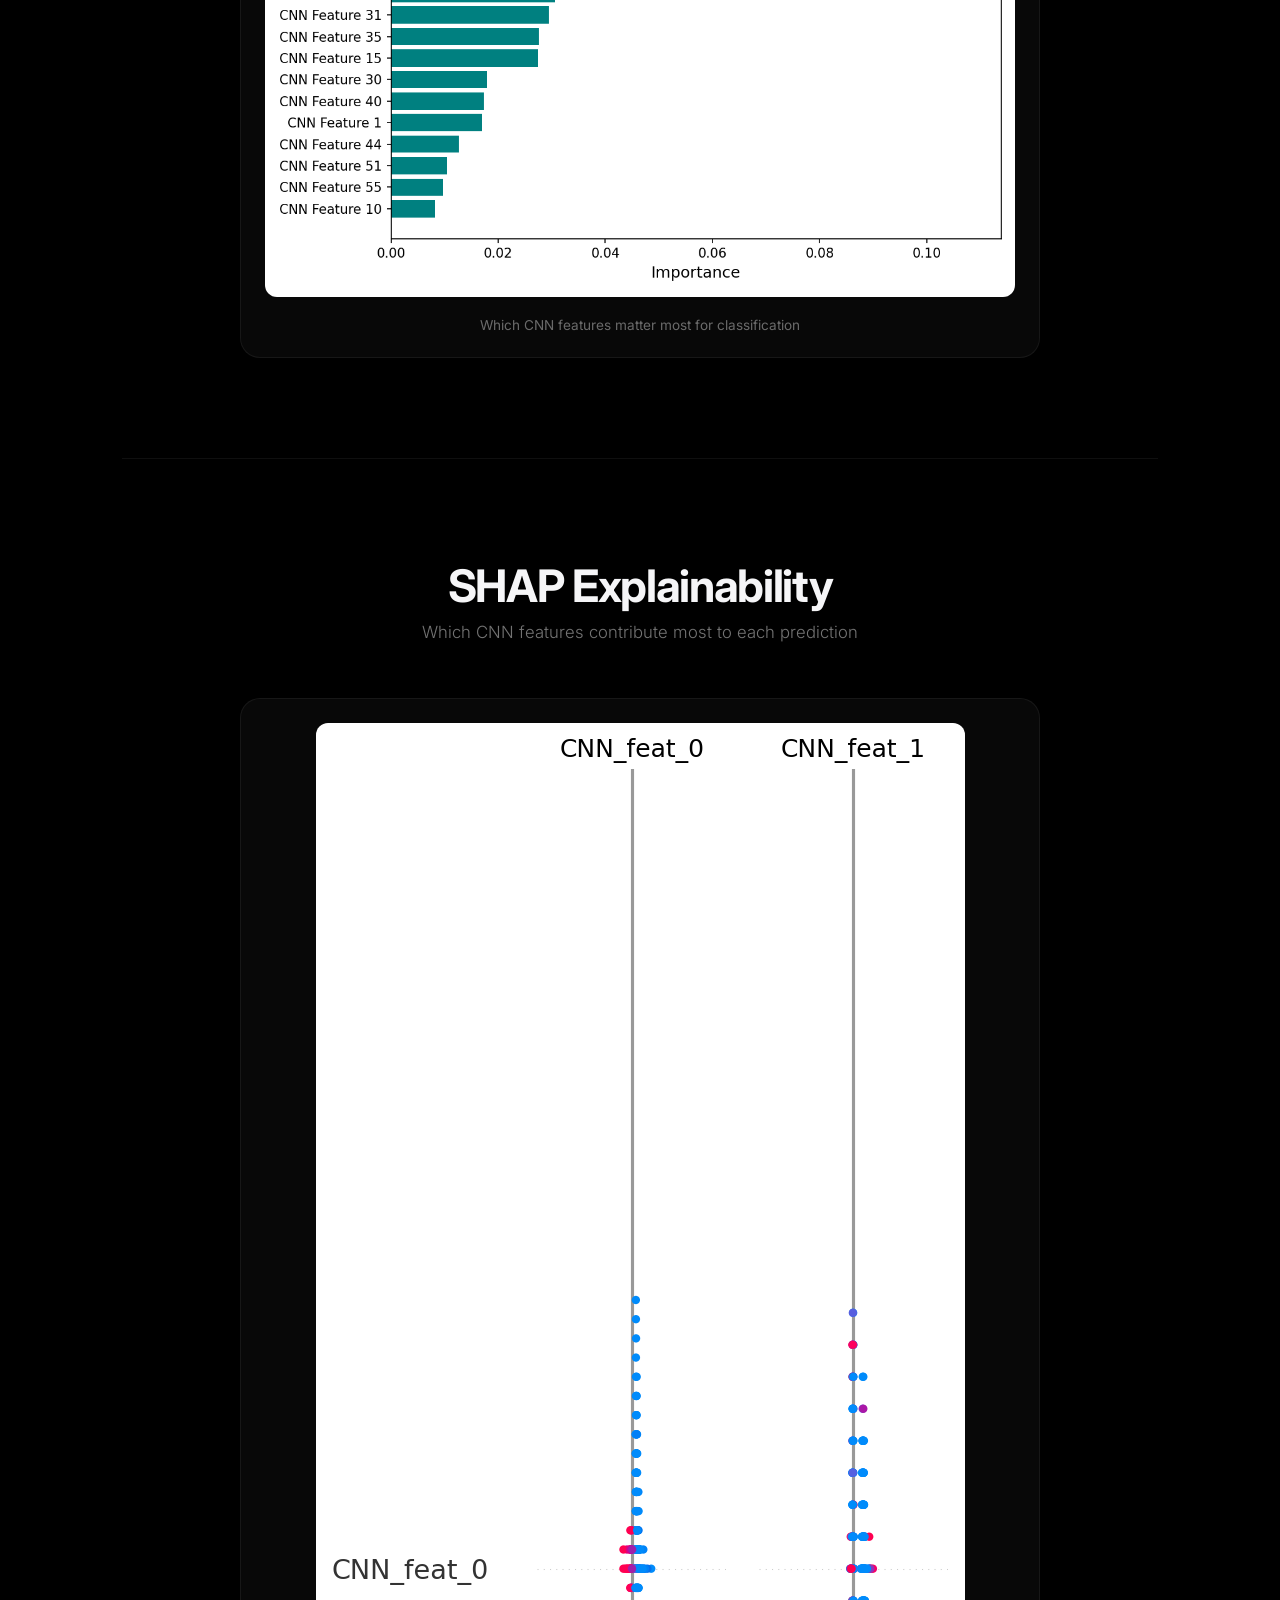
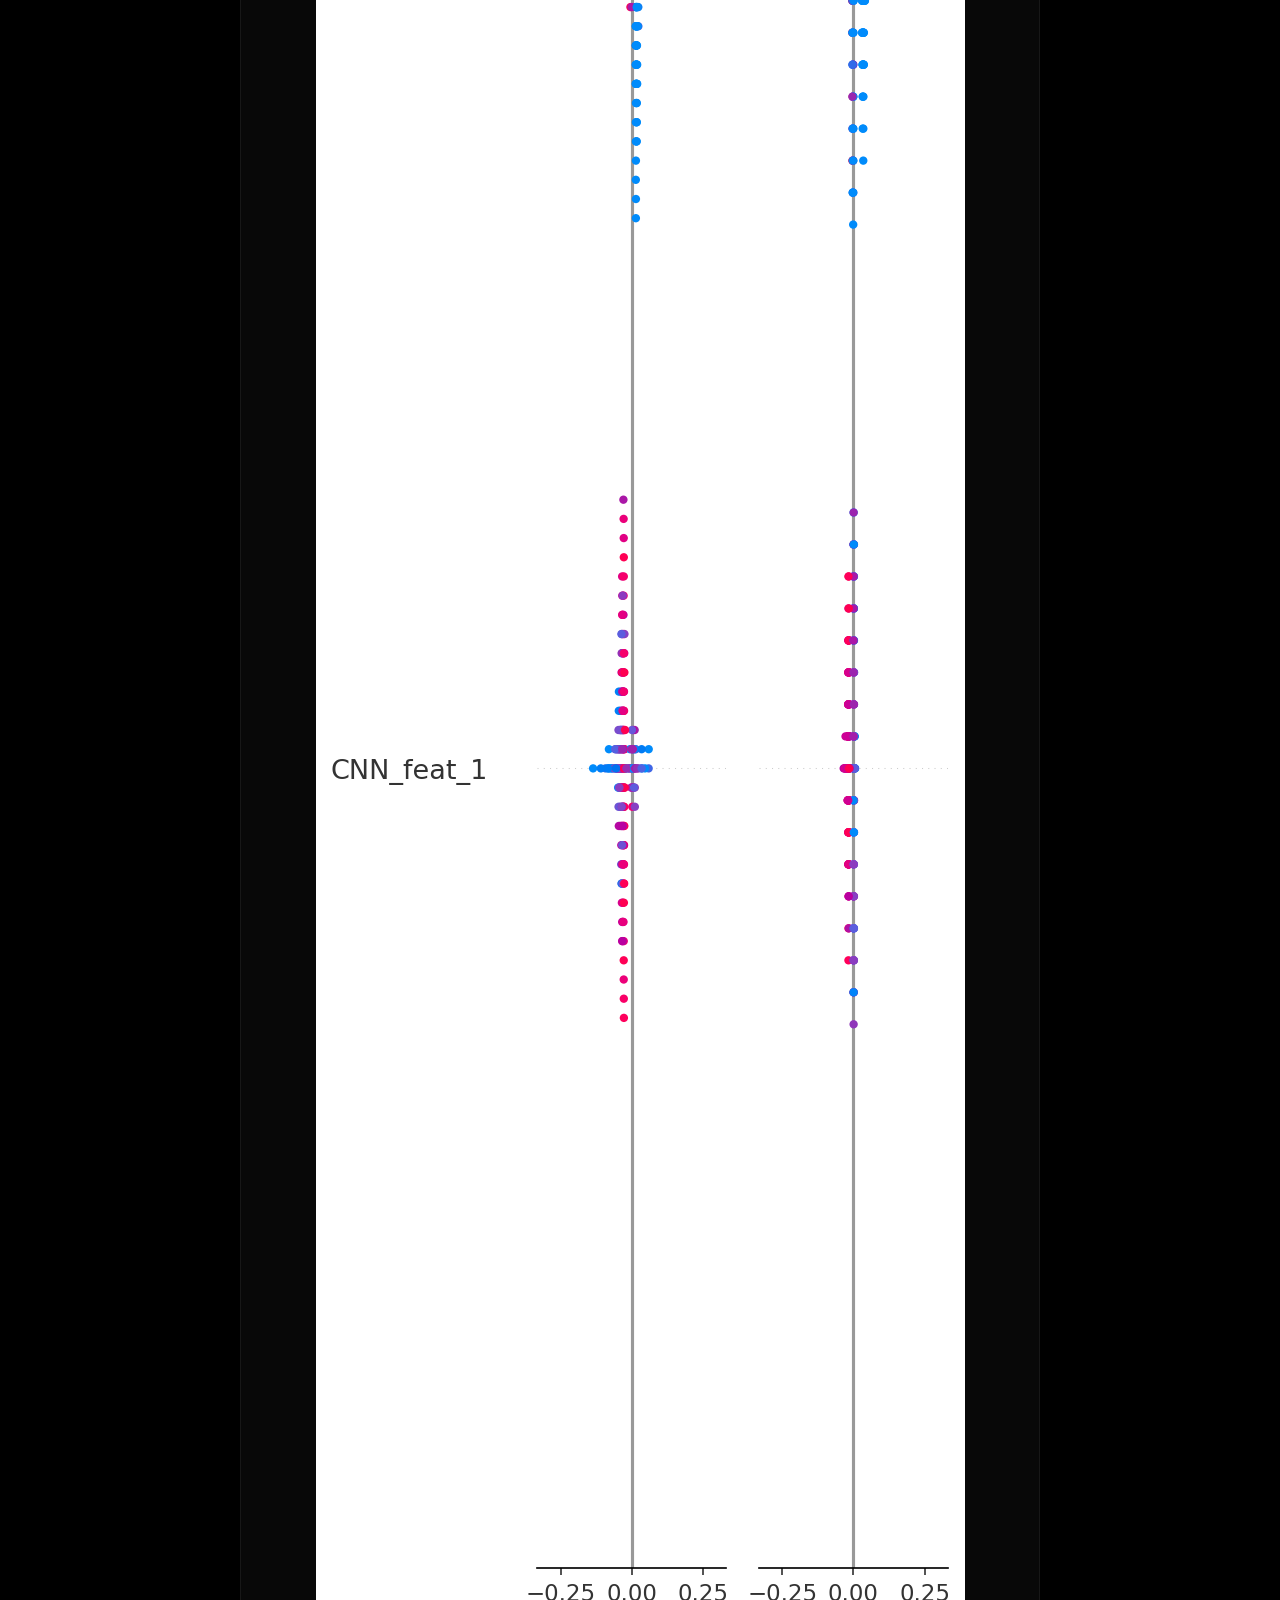
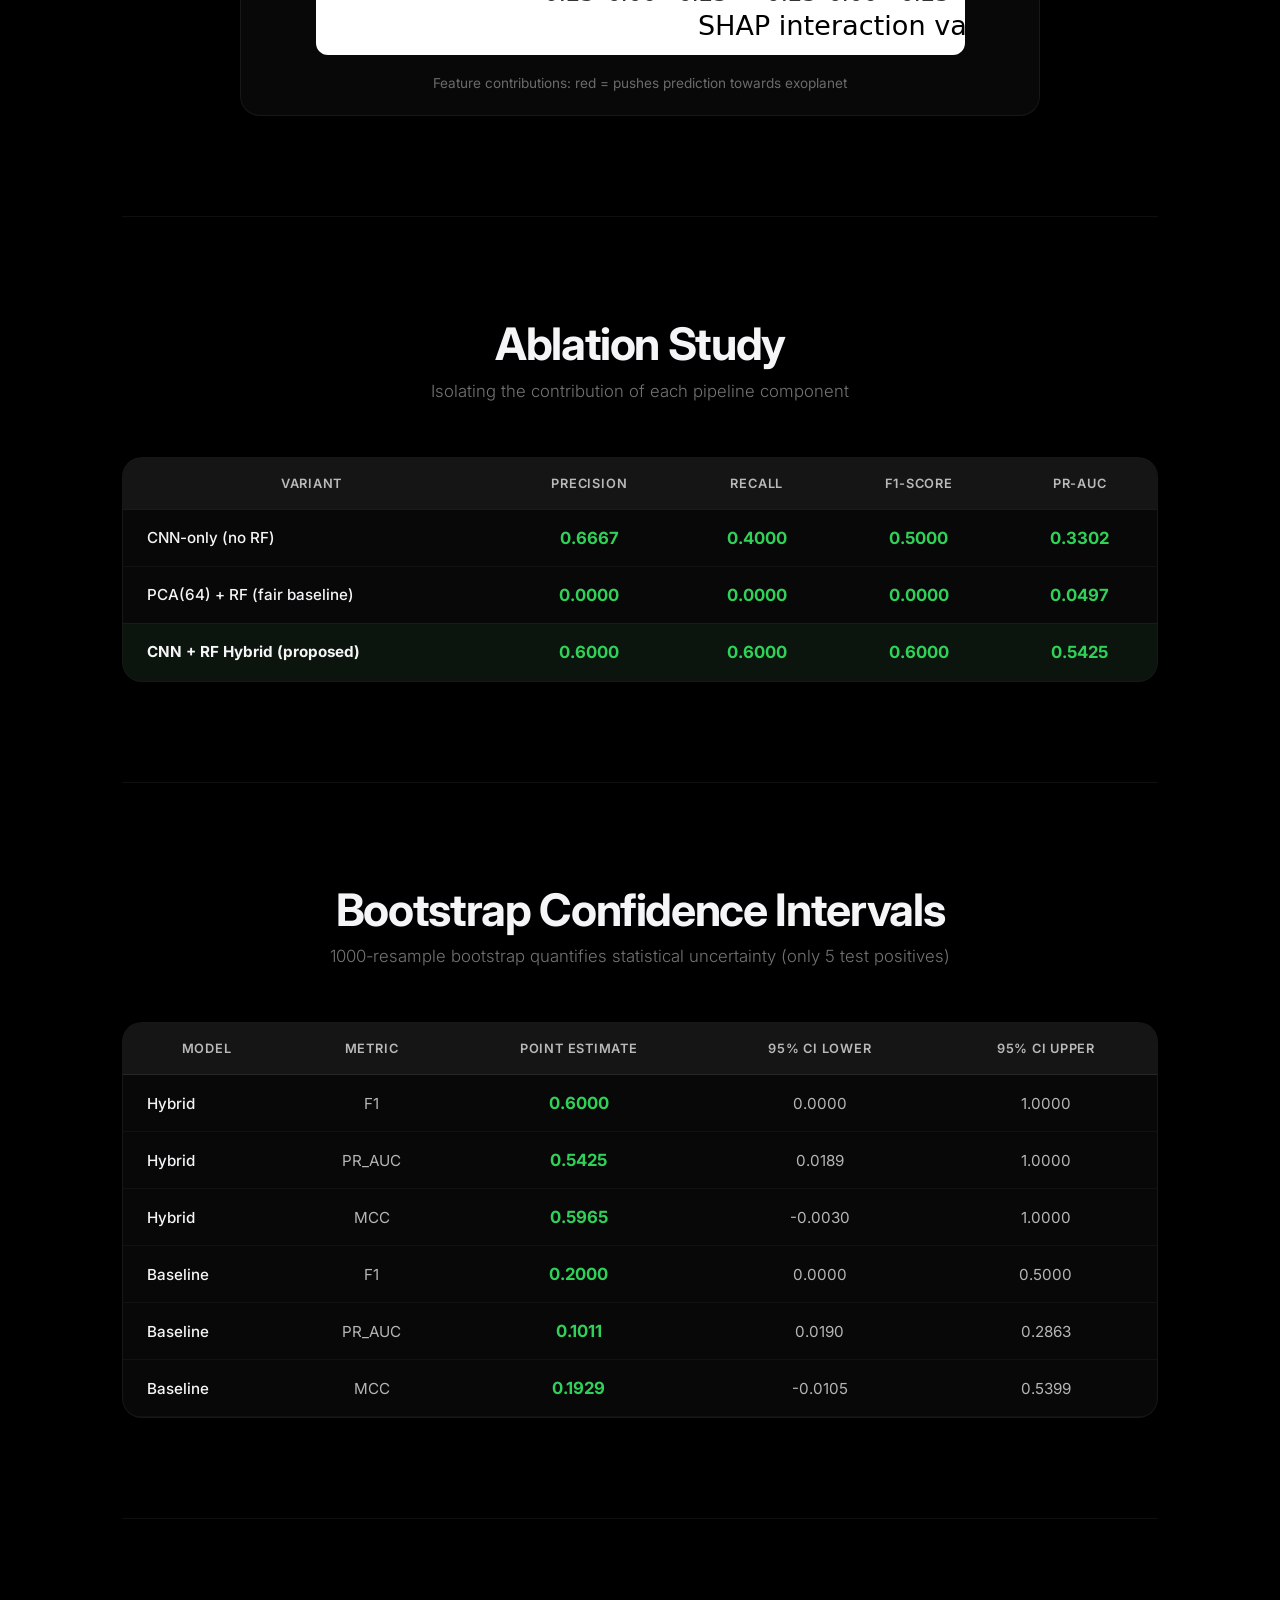
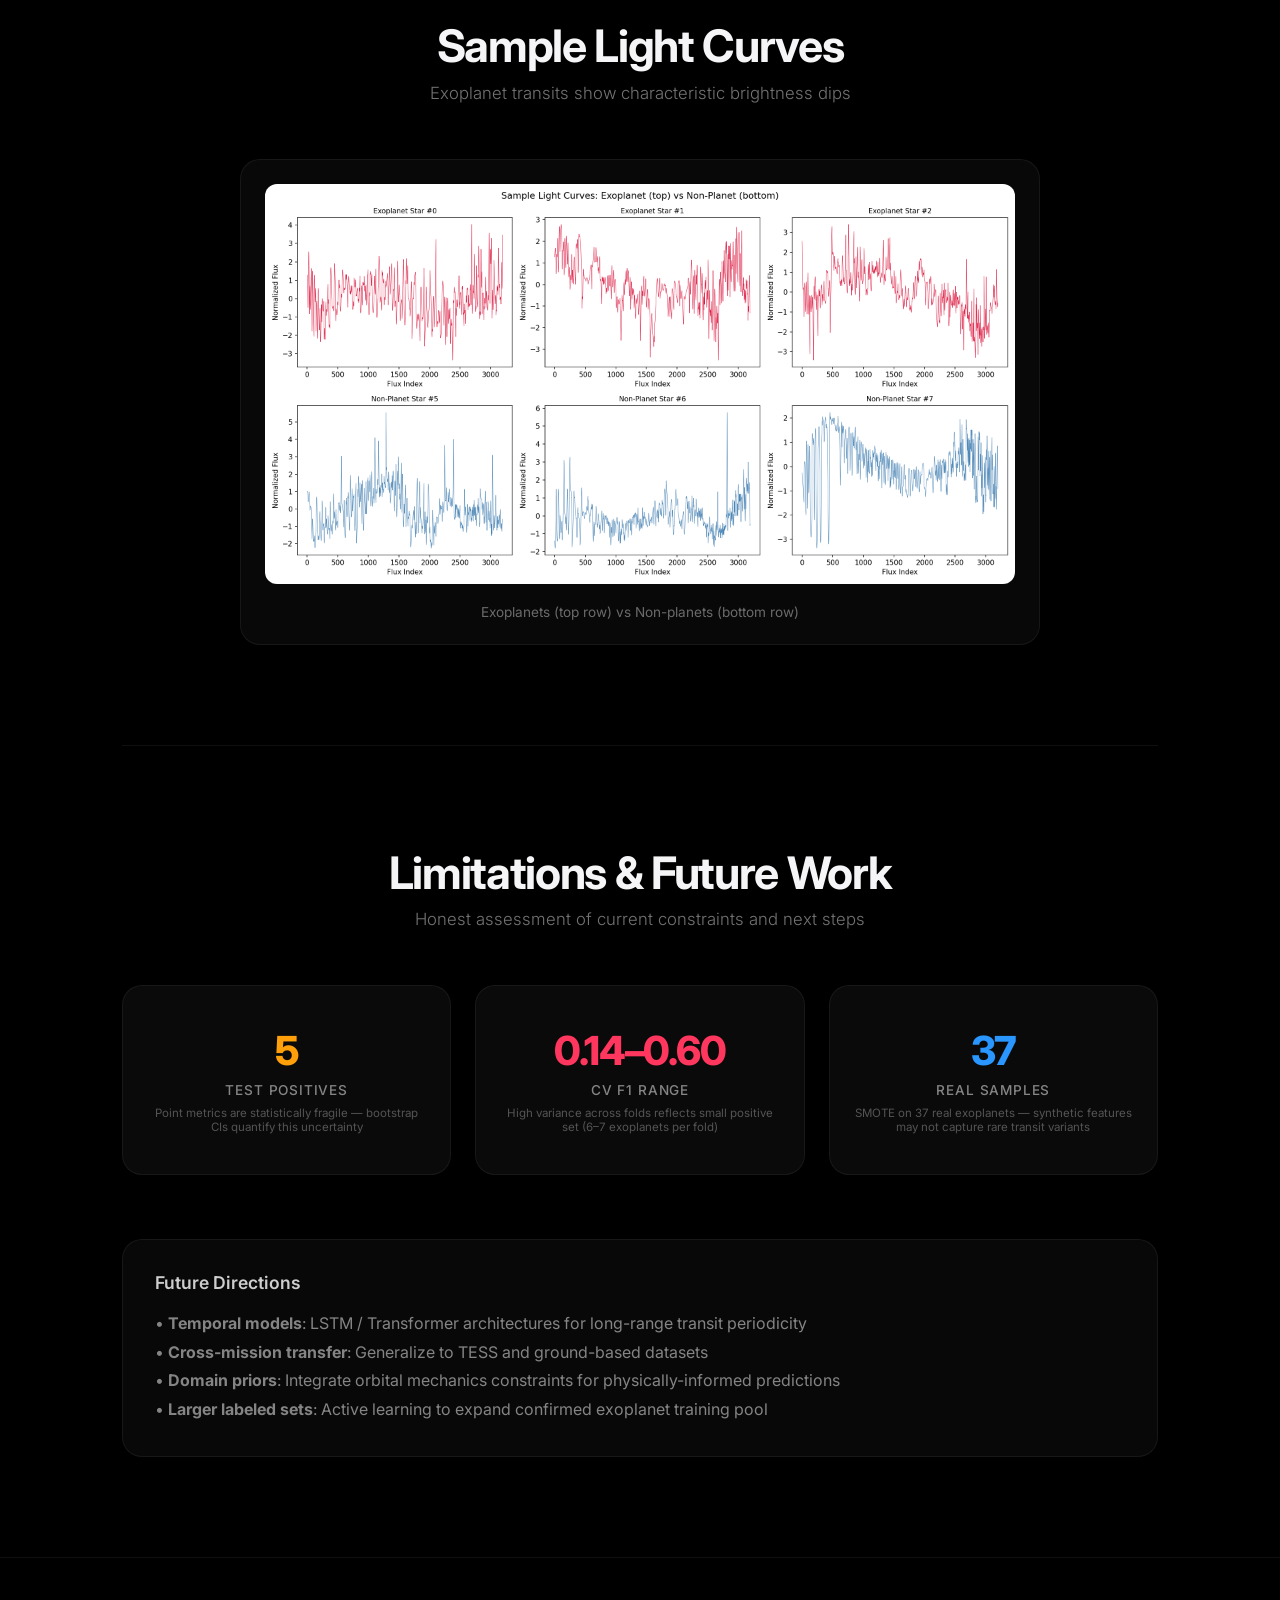
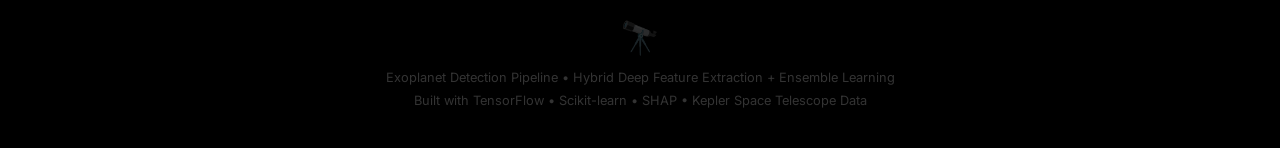
==== commit 3fbd1657: "Final pipeline: CNN+RF hybrid with ablation study, SHAP explainability, bootstrap CI, and k-fold CV" ====
--- a/outputs/report.html
+++ b/outputs/report.html
@@ -104,7 +104,10 @@
                 <li><a href="#roccurve">ROC</a></li>
                 <li><a href="#features">Features</a></li>
                 <li><a href="#shap">SHAP</a></li>
+                <li><a href="#ablation">Ablation</a></li>
+                <li><a href="#bootstrap">Bootstrap CI</a></li>
                 <li><a href="#lightcurves">Light Curves</a></li>
+                <li><a href="#limitations">Limitations</a></li>
             </ul>
         </div>
     </nav>
@@ -123,32 +126,32 @@
             <div class="section-subtitle reveal delay-1">Hybrid CNN+RF performance on the Kepler test set</div>
             <div class="stats-grid">
                 <div class="stat-card reveal delay-1">
-                    <div class="stat-value green" data-counter="0.6667">0.6667</div>
+                    <div class="stat-value green" data-counter="0.6000">0.6000</div>
                     <div class="stat-label">Precision</div>
                     <div class="stat-model">Hybrid CNN+RF</div>
                 </div>
                 <div class="stat-card reveal delay-2">
-                    <div class="stat-value" data-counter="0.4000">0.4000</div>
+                    <div class="stat-value" data-counter="0.6000">0.6000</div>
                     <div class="stat-label">Recall</div>
                     <div class="stat-model">Hybrid CNN+RF</div>
                 </div>
                 <div class="stat-card reveal delay-3">
-                    <div class="stat-value purple" data-counter="0.5000">0.5000</div>
+                    <div class="stat-value purple" data-counter="0.6000">0.6000</div>
                     <div class="stat-label">F1-Score</div>
                     <div class="stat-model">Hybrid CNN+RF</div>
                 </div>
                 <div class="stat-card reveal delay-4">
-                    <div class="stat-value orange" data-counter="0.5606">0.5606</div>
+                    <div class="stat-value orange" data-counter="0.5425">0.5425</div>
                     <div class="stat-label">PR-AUC</div>
                     <div class="stat-model">Hybrid CNN+RF</div>
                 </div>
                 <div class="stat-card reveal delay-5">
-                    <div class="stat-value" data-counter="0.8727">0.8727</div>
+                    <div class="stat-value" data-counter="0.8782">0.8782</div>
                     <div class="stat-label">ROC-AUC</div>
                     <div class="stat-model">Hybrid CNN+RF</div>
                 </div>
                 <div class="stat-card reveal delay-1">
-                    <div class="stat-value pink" data-counter="0.5132">0.5132</div>
+                    <div class="stat-value pink" data-counter="0.5965">0.5965</div>
                     <div class="stat-label">MCC</div>
                     <div class="stat-model">Hybrid CNN+RF</div>
                 </div>
@@ -157,7 +160,7 @@
 
         <section class="section" id="training"><div class="section-title reveal">CNN Training Curves</div><div class="section-subtitle reveal delay-1">Loss and accuracy convergence over training epochs</div><div class="plots single"><div class="plot-card reveal-scale delay-2"><img src="training_curves.png" alt="Training Curves"><p>Train vs. Validation — monitoring val_loss for early stopping</p></div></div></section>
 
-        <section class="section" id="crossval"><div class="section-title reveal">Cross-Validation Stability</div><div class="section-subtitle reveal delay-1">5-Fold Stratified K-Fold on CNN features (training set only) &mdash; Mean &plusmn; Std</div><div class="stats-grid"><div class="stat-card reveal delay-1"><div class="stat-value green">0.3717</div><div class="stat-label">Precision</div><div class="stat-model">Mean &plusmn; 0.2582</div></div><div class="stat-card reveal delay-2"><div class="stat-value">0.4381</div><div class="stat-label">Recall</div><div class="stat-model">Mean &plusmn; 0.2622</div></div><div class="stat-card reveal delay-3"><div class="stat-value purple">0.3660</div><div class="stat-label">F1-Score</div><div class="stat-model">Mean &plusmn; 0.1846</div></div><div class="stat-card reveal delay-4"><div class="stat-value orange">0.2325</div><div class="stat-label">PR-AUC</div><div class="stat-model">Mean &plusmn; 0.1858</div></div><div class="stat-card reveal delay-5"><div class="stat-value">0.9280</div><div class="stat-label">ROC-AUC</div><div class="stat-model">Mean &plusmn; 0.0777</div></div><div class="stat-card reveal delay-1"><div class="stat-value pink">0.3795</div><div class="stat-label">MCC</div><div class="stat-model">Mean &plusmn; 0.1967</div></div></div><div class="table-card reveal delay-3"><table><thead><tr><th>Fold</th><th>Precision</th><th>Recall</th><th>F1-Score</th><th>PR-AUC</th><th>ROC-AUC</th><th>MCC</th></tr></thead><tbody><tr><td>Fold 1</td><td class="highlight">0.1818</td><td class="highlight">0.3333</td><td class="highlight">0.2353</td><td class="highlight">0.1362</td><td class="highlight">0.8545</td><td class="highlight">0.2391</td></tr><tr><td>Fold 2</td><td class="highlight">0.1111</td><td class="highlight">0.1667</td><td class="highlight">0.1333</td><td class="highlight">0.0448</td><td class="highlight">0.8322</td><td class="highlight">0.1287</td></tr><tr><td>Fold 3</td><td class="highlight">0.3158</td><td class="highlight">0.8571</td><td class="highlight">0.4615</td><td class="highlight">0.2007</td><td class="highlight">0.9855</td><td class="highlight">0.5147</td></tr><tr><td>Fold 4</td><td class="highlight">0.5000</td><td class="highlight">0.3333</td><td class="highlight">0.4000</td><td class="highlight">0.2441</td><td class="highlight">0.9860</td><td class="highlight">0.4049</td></tr><tr><td>Fold 5</td><td class="highlight">0.7500</td><td class="highlight">0.5000</td><td class="highlight">0.6000</td><td class="highlight">0.5365</td><td class="highlight">0.9819</td><td class="highlight">0.6102</td></tr></tbody></table></div></section>
+        <section class="section" id="crossval"><div class="section-title reveal">Cross-Validation Stability</div><div class="section-subtitle reveal delay-1">5-Fold Stratified K-Fold on CNN features (training set only) &mdash; Mean &plusmn; Std</div><div class="stats-grid"><div class="stat-card reveal delay-1"><div class="stat-value green">0.2935</div><div class="stat-label">Precision</div><div class="stat-model">Mean &plusmn; 0.1502</div></div><div class="stat-card reveal delay-2"><div class="stat-value">0.6048</div><div class="stat-label">Recall</div><div class="stat-model">Mean &plusmn; 0.1975</div></div><div class="stat-card reveal delay-3"><div class="stat-value purple">0.3792</div><div class="stat-label">F1-Score</div><div class="stat-model">Mean &plusmn; 0.1496</div></div><div class="stat-card reveal delay-4"><div class="stat-value orange">0.2504</div><div class="stat-label">PR-AUC</div><div class="stat-model">Mean &plusmn; 0.1945</div></div><div class="stat-card reveal delay-5"><div class="stat-value">0.9359</div><div class="stat-label">ROC-AUC</div><div class="stat-model">Mean &plusmn; 0.0684</div></div><div class="stat-card reveal delay-1"><div class="stat-value pink">0.4054</div><div class="stat-label">MCC</div><div class="stat-model">Mean &plusmn; 0.1452</div></div></div><div class="table-card reveal delay-3"><table><thead><tr><th>Fold</th><th>Precision</th><th>Recall</th><th>F1-Score</th><th>PR-AUC</th><th>ROC-AUC</th><th>MCC</th></tr></thead><tbody><tr><td>Fold 1</td><td class="highlight">0.1818</td><td class="highlight">0.6667</td><td class="highlight">0.2857</td><td class="highlight">0.1028</td><td class="highlight">0.8784</td><td class="highlight">0.3404</td></tr><tr><td>Fold 2</td><td class="highlight">0.1250</td><td class="highlight">0.3333</td><td class="highlight">0.1818</td><td class="highlight">0.0515</td><td class="highlight">0.8457</td><td class="highlight">0.1953</td></tr><tr><td>Fold 3</td><td class="highlight">0.2857</td><td class="highlight">0.8571</td><td class="highlight">0.4286</td><td class="highlight">0.2114</td><td class="highlight">0.9862</td><td class="highlight">0.4888</td></tr><tr><td>Fold 4</td><td class="highlight">0.3750</td><td class="highlight">0.5000</td><td class="highlight">0.4286</td><td class="highlight">0.3591</td><td class="highlight">0.9854</td><td class="highlight">0.4285</td></tr><tr><td>Fold 5</td><td class="highlight">0.5000</td><td class="highlight">0.6667</td><td class="highlight">0.5714</td><td class="highlight">0.5273</td><td class="highlight">0.9839</td><td class="highlight">0.5740</td></tr></tbody></table></div></section>
 
         <!-- COMPARISON TABLE -->
         <section class="section" id="comparison">
@@ -167,12 +170,12 @@
                 <table>
                     <thead><tr><th>Metric</th><th>Baseline RF (Raw Flux)</th><th>Hybrid CNN+RF (Deep Features)</th></tr></thead>
                     <tbody>
-                        <tr><td>Precision</td><td class="dim">0.2000</td><td class="highlight">0.6667</td></tr>
-                        <tr><td>Recall</td><td class="dim">0.2000</td><td class="highlight">0.4000</td></tr>
-                        <tr><td>F1-Score</td><td class="dim">0.2000</td><td class="highlight">0.5000</td></tr>
-                        <tr><td>PR-AUC</td><td class="dim">0.1011</td><td class="highlight">0.5606</td></tr>
-                        <tr><td>ROC-AUC</td><td class="dim">0.9437</td><td class="highlight">0.8727</td></tr>
-                        <tr><td>MCC</td><td class="dim">0.1929</td><td class="highlight">0.5132</td></tr>
+                        <tr><td>Precision</td><td class="dim">0.2000</td><td class="highlight">0.6000</td></tr>
+                        <tr><td>Recall</td><td class="dim">0.2000</td><td class="highlight">0.6000</td></tr>
+                        <tr><td>F1-Score</td><td class="dim">0.2000</td><td class="highlight">0.6000</td></tr>
+                        <tr><td>PR-AUC</td><td class="dim">0.1011</td><td class="highlight">0.5425</td></tr>
+                        <tr><td>ROC-AUC</td><td class="dim">0.9437</td><td class="highlight">0.8782</td></tr>
+                        <tr><td>MCC</td><td class="dim">0.1929</td><td class="highlight">0.5965</td></tr>
                         <tr><td>Accuracy</td><td class="dim">0.9860</td><td class="highlight">0.9930</td></tr>
                     </tbody>
                 </table>
@@ -199,11 +202,11 @@
                     <span class="report-label hybrid">Hybrid CNN+RF</span>
                     <pre>               precision    recall  f1-score   support
 
-    Non-Planet      0.99      1.00      1.00       565
-     Exoplanet      0.67      0.40      0.50         5
+    Non-Planet      1.00      1.00      1.00       565
+     Exoplanet      0.60      0.60      0.60         5
 
       accuracy                          0.99       570
-     macro avg      0.83      0.70      0.75       570
+     macro avg      0.80      0.80      0.80       570
   weighted avg      0.99      0.99      0.99       570</pre>
                 </div>
             </div>
@@ -253,6 +256,10 @@
 
         <section class="section" id="shap"><div class="section-title reveal">SHAP Explainability</div><div class="section-subtitle reveal delay-1">Which CNN features contribute most to each prediction</div><div class="plots single"><div class="plot-card reveal-scale delay-2"><img src="shap_summary.png" alt="SHAP Summary"><p>Feature contributions: red = pushes prediction towards exoplanet</p></div></div></section>
 
+        <section class="section" id="ablation"><div class="section-title reveal">Ablation Study</div><div class="section-subtitle reveal delay-1">Isolating the contribution of each pipeline component</div><div class="table-card reveal delay-2"><table><thead><tr><th>Variant</th><th>Precision</th><th>Recall</th><th>F1-Score</th><th>PR-AUC</th></tr></thead><tbody><tr><td>CNN-only (no RF)</td><td class="highlight">0.6667</td><td class="highlight">0.4000</td><td class="highlight">0.5000</td><td class="highlight">0.3302</td></tr><tr><td>PCA(64) + RF (fair baseline)</td><td class="highlight">0.0000</td><td class="highlight">0.0000</td><td class="highlight">0.0000</td><td class="highlight">0.0497</td></tr><tr style="background: rgba(48,209,88,0.06);"><td><strong>CNN + RF Hybrid (proposed)</strong></td><td class="highlight">0.6000</td><td class="highlight">0.6000</td><td class="highlight">0.6000</td><td class="highlight">0.5425</td></tr></tbody></table></div></section>
+
+        <section class="section" id="bootstrap"><div class="section-title reveal">Bootstrap Confidence Intervals</div><div class="section-subtitle reveal delay-1">1000-resample bootstrap quantifies statistical uncertainty (only 5 test positives)</div><div class="table-card reveal delay-2"><table><thead><tr><th>Model</th><th>Metric</th><th>Point Estimate</th><th>95% CI Lower</th><th>95% CI Upper</th></tr></thead><tbody><tr><td>Hybrid</td><td>F1</td><td class="highlight">0.6000</td><td>0.0000</td><td>1.0000</td></tr><tr><td>Hybrid</td><td>PR_AUC</td><td class="highlight">0.5425</td><td>0.0189</td><td>1.0000</td></tr><tr><td>Hybrid</td><td>MCC</td><td class="highlight">0.5965</td><td>-0.0030</td><td>1.0000</td></tr><tr><td>Baseline</td><td>F1</td><td class="highlight">0.2000</td><td>0.0000</td><td>0.5000</td></tr><tr><td>Baseline</td><td>PR_AUC</td><td class="highlight">0.1011</td><td>0.0190</td><td>0.2863</td></tr><tr><td>Baseline</td><td>MCC</td><td class="highlight">0.1929</td><td>-0.0105</td><td>0.5399</td></tr></tbody></table></div></section>
+
         <!-- SAMPLE LIGHT CURVES -->
         <section class="section" id="lightcurves">
             <div class="section-title reveal">Sample Light Curves</div>
@@ -264,6 +271,8 @@
                 </div>
             </div>
         </section>
+
+        <section class="section" id="limitations"><div class="section-title reveal">Limitations &amp; Future Work</div><div class="section-subtitle reveal delay-1">Honest assessment of current constraints and next steps</div><div class="stats-grid"><div class="stat-card reveal delay-1"><div class="stat-value orange">5</div><div class="stat-label">Test Positives</div><div class="stat-model">Point metrics are statistically fragile &mdash; bootstrap CIs quantify this uncertainty</div></div><div class="stat-card reveal delay-2"><div class="stat-value pink">0.14&ndash;0.60</div><div class="stat-label">CV F1 Range</div><div class="stat-model">High variance across folds reflects small positive set (6&ndash;7 exoplanets per fold)</div></div><div class="stat-card reveal delay-3"><div class="stat-value">37</div><div class="stat-label">Real Samples</div><div class="stat-model">SMOTE on 37 real exoplanets &mdash; synthetic features may not capture rare transit variants</div></div></div><div class="table-card reveal delay-4" style="padding: 2rem;"><div style="font-size: 1.1rem; font-weight: 600; margin-bottom: 1rem; color: rgba(255,255,255,0.8);">Future Directions</div><div style="color: rgba(255,255,255,0.5); line-height: 1.8;">&bull; <strong>Temporal models</strong>: LSTM / Transformer architectures for long-range transit periodicity<br>&bull; <strong>Cross-mission transfer</strong>: Generalize to TESS and ground-based datasets<br>&bull; <strong>Domain priors</strong>: Integrate orbital mechanics constraints for physically-informed predictions<br>&bull; <strong>Larger labeled sets</strong>: Active learning to expand confirmed exoplanet training pool</div></div></section>
     </div>
 
     <div class="footer">
